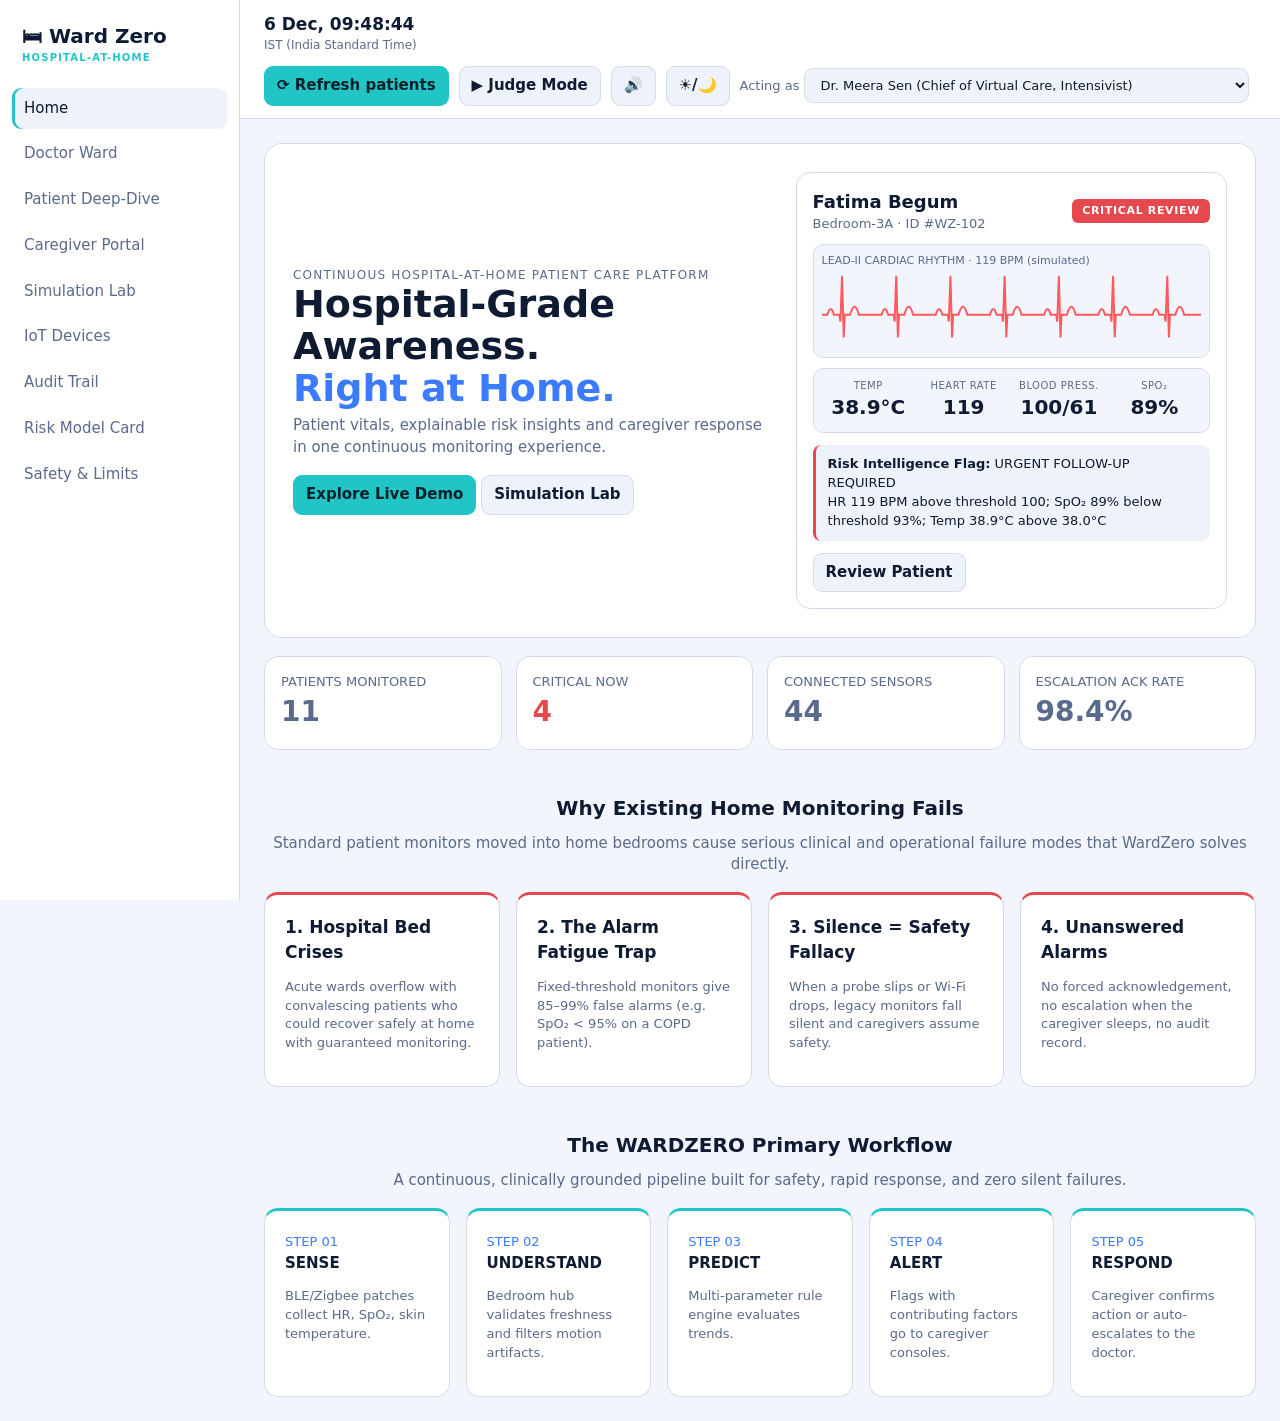
==== web/ward-zero.html @ 88aaa9a9 "Ward Zero: home monitoring prototype" ====
<!DOCTYPE html>
<html lang="en"><head><meta charset="utf-8">
<meta name="viewport" content="width=device-width, initial-scale=1, viewport-fit=cover">
<title>Ward Zero – Hospital-at-Home</title>
<style>
:root{--bg:#0a1020;--panel:#111a30;--panel2:#16213d;--line:#243252;--tx:#e8eefc;--mut:#8fa0c4;--acc:#22c5c5;--ok:#2fbf71;--warn:#e6a817;--hi:#f07a2a;--crit:#e5484d;color-scheme:dark;box-sizing:border-box;padding-top:env(safe-area-inset-top,0px);padding-bottom:env(safe-area-inset-bottom,0px)}
@media (prefers-color-scheme:light){:root:not([data-theme="dark"]){--bg:#f2f5fb;--panel:#fff;--panel2:#eef2fa;--line:#d5dcec;--tx:#0f1a33;--mut:#5a6a8c;color-scheme:light}}
:root[data-theme="light"]{--bg:#f2f5fb;--panel:#fff;--panel2:#eef2fa;--line:#d5dcec;--tx:#0f1a33;--mut:#5a6a8c;color-scheme:light}
*{box-sizing:border-box}html,body{margin:0}body{background:var(--bg);color:var(--tx);font:15px/1.45 system-ui,-apple-system,"Segoe UI",Roboto,sans-serif}
.app{display:grid;grid-template-columns:240px 1fr;min-height:100vh}
aside{background:var(--panel);border-right:1px solid var(--line);padding:18px 12px;position:sticky;top:0;height:100vh;overflow:auto}
.logo{font-size:20px;font-weight:700;padding:4px 10px 4px}.logo small{display:block;font-size:10px;letter-spacing:.12em;color:var(--acc)}
nav{display:flex;flex-direction:column;gap:4px;margin-top:18px}
nav button{all:unset;cursor:pointer;padding:10px 12px;border-radius:9px;color:var(--mut);font-weight:500}
nav button:hover{background:var(--panel2);color:var(--tx)}nav button.on{background:var(--panel2);color:var(--tx);box-shadow:inset 3px 0 var(--acc)}
main{min-width:0}
.top{display:flex;flex-wrap:wrap;gap:12px;align-items:center;justify-content:space-between;padding:12px 24px;border-bottom:1px solid var(--line);background:var(--panel)}
.clock{font-weight:700;font-size:17px}.clock small{display:block;color:var(--mut);font-weight:400;font-size:12px}
.ctl{display:flex;gap:10px;align-items:center;flex-wrap:wrap}
select,input,.btn{background:var(--panel2);color:var(--tx);border:1px solid var(--line);border-radius:9px;padding:8px 12px;font:inherit}
.btn{cursor:pointer;font-weight:600}.btn:hover{border-color:var(--acc)}.btn.p{background:var(--acc);color:#04202a;border-color:var(--acc)}
.tour{display:none;align-items:center;gap:14px;padding:10px 24px;background:linear-gradient(90deg,#0f3d44,#17304f);border-bottom:1px solid var(--line)}
.tour.on{display:flex}.dots{display:flex;gap:5px}.dots i{width:22px;height:5px;border-radius:3px;background:#ffffff33}.dots i.d{background:var(--acc)}
.alert{display:none;padding:12px 24px;background:#4a1519;border-bottom:2px solid var(--crit);align-items:center;justify-content:space-between;gap:12px}.alert.on{display:flex}
.pg{padding:24px;max-width:1250px}
h1{font-size:26px;margin:0 0 6px}h2{font-size:20px;margin:26px 0 10px}p.s{color:var(--mut);margin:0 0 16px}
.grid{display:grid;gap:16px;grid-template-columns:repeat(auto-fill,minmax(330px,1fr))}
.card{background:var(--panel);border:1px solid var(--line);border-radius:14px;padding:16px}
.badge{font-size:11px;font-weight:800;letter-spacing:.06em;padding:4px 10px;border-radius:6px;color:#fff}
.STABLE{background:var(--ok)}.MODERATE{background:var(--warn)}.HIGH{background:var(--hi)}.CRITICAL{background:var(--crit)}
.chips{display:flex;gap:8px;flex-wrap:wrap;margin:10px 0 18px}.chip{cursor:pointer;border-radius:20px}.chip.on{border-color:var(--acc);color:var(--acc)}
.vit{display:grid;grid-template-columns:repeat(4,1fr);gap:6px;text-align:center;border:1px solid var(--line);border-radius:10px;padding:10px;margin:10px 0;background:var(--bg)}
.vit span{display:block;font-size:10px;color:var(--mut);letter-spacing:.05em}.vit b{font-size:20px}
.row{display:flex;justify-content:space-between;align-items:center;gap:8px}.mut{color:var(--mut);font-size:13px}
.hero{display:grid;grid-template-columns:1.1fr 1fr;gap:28px;align-items:center;background:var(--panel);border:1px solid var(--line);border-radius:18px;padding:28px}
.hero h1{font-size:38px;line-height:1.1}.hero h1 em{color:#3b7bff;font-style:normal;display:block}
.ecg{background:var(--bg);border:1px solid var(--line);border-radius:10px;padding:8px}
.flag{border-left:3px solid var(--crit);background:var(--panel2);padding:10px 12px;border-radius:8px;font-size:13px;margin:12px 0}
.stats{display:grid;grid-template-columns:repeat(auto-fit,minmax(170px,1fr));gap:14px;margin-top:18px}.stats b{font-size:28px;display:block}
table{width:100%;border-collapse:collapse}td,th{padding:9px 8px;border-bottom:1px solid var(--line);text-align:left;font-size:14px}
.ecgw{overflow:hidden}.ecgw svg{width:200%;display:block;animation:sw linear infinite}@keyframes sw{to{transform:translateX(-50%)}}.g4{display:grid;gap:14px;grid-template-columns:repeat(auto-fit,minmax(200px,1fr))}.big{font-size:34px;font-weight:700}.ph{border:6px solid var(--line);border-radius:36px;min-height:340px;padding:14px;background:var(--bg)}.k{background:var(--panel2);border-radius:10px;padding:10px}.k b{font-size:24px;display:block}.ow{overflow-x:auto}.g4f{display:grid;gap:16px;grid-template-columns:repeat(4,1fr)}.g5f{display:grid;gap:16px;grid-template-columns:repeat(5,1fr)}.g4f .card,.g5f .card{height:100%;padding:20px}.g4f .card{border-top:3px solid var(--crit)}.g5f .card{border-top:3px solid var(--acc)}.g4f .card b{font-size:17px}@media(max-width:1100px){.g4f,.g5f{grid-template-columns:repeat(2,1fr)}}@media(max-width:560px){.g4f,.g5f{grid-template-columns:1fr}}.ac{background:var(--panel);border:1px solid var(--line);border-left:4px solid var(--warn);border-radius:12px;padding:12px;margin-top:10px;font-size:14px}.ac ul{padding-left:18px;margin:6px 0}.pb{height:5px;background:var(--line);border-radius:3px}.pb i{display:block;height:100%;background:var(--warn);border-radius:3px}.INFO{background:#2ab4f0;color:#04202a}.chp{display:inline-block;font-size:12px;background:var(--panel2);border-radius:6px;padding:3px 8px;margin:2px 4px 2px 0}.chg{background:#1d4d35;color:#7be0a8}.chr{background:#4a1a1d;color:#ff9a9d}button:disabled{opacity:.5;cursor:default}.ac{word-break:break-word}@media(max-width:860px){.grid[style*='330px']{grid-template-columns:1fr!important}.ph{min-height:0}}
@media(max-width:860px){.app{grid-template-columns:1fr}aside{position:static;height:auto}nav{flex-direction:row;flex-wrap:wrap}.hero{grid-template-columns:1fr}.pg{padding:14px}}
</style></head><body>
<div class="app">
<aside><div class="logo">🛏 Ward Zero<small>HOSPITAL-AT-HOME</small></div><nav id="nav"></nav></aside>
<main>
<div class="top">
 <div class="clock" id="clk">—<small>IST (India Standard Time)</small></div>
 <div class="ctl">
  <button class="btn p" id="ref">⟳ Refresh patients</button>
  <button class="btn" id="judge">▶ Judge Mode</button>
  <button class="btn" id="snd" title="Alert sound">🔊</button>
  <button class="btn" id="thm" title="Switch light / dark">☀/🌙</button>
  <label class="mut">Acting as <select id="doc"></select></label>
 </div>
</div>
<div class="tour" id="tour"><div class="dots" id="dots"></div><span id="stp"></span><button class="btn" id="stop" style="margin-left:auto">Stop Tour</button></div>
<div class="alert" id="alert"><span id="altx"></span><button class="btn" id="ack">Acknowledge</button></div>
<div class="pg" id="pg"></div>
</main></div>
<script>
const TABS=['Home','Doctor Ward','Patient Deep-Dive','Caregiver Portal','Simulation Lab','Audit Trail','Risk Model Card','Safety & Limits'];
const DOCS=['Dr. Meera Sen (Chief of Virtual Care, Intensivist)','Dr. Arjun Rao (Cardiologist)','Dr. Nisha Patel (Pulmonologist)'];
const NAMES=['Lakshmi','Rajesh Kumar','Fatima Begum','Anand Mohan','Elena Rostova','Suresh Babu','Meena Iyer','Karthik Raja','Zainab Khan','Vikram Singh','Divya Nair','Gopal Das','Sunita Devi','Imran Sheikh','Revathi S','Joseph Mathew','Pooja Verma','Harish Menon','Ayesha Siddiqui','Balaji R','Nandini Rao','Tariq Ahmed','Geeta Pillai','Mohan Lal'];
const DX=['Post-CABG cardiac recovery','Severe COPD with home oxygen','Pneumonia recovery','Heart failure (NYHA II)','Post-sepsis monitoring','Diabetic foot infection','Post-hip replacement','Acute bronchitis','Atrial fibrillation','Post-stroke rehab'];
const CG=['Priya (daughter)','Arun (son)','Kavita (spouse)','Sanjay (brother)','Rohan (son)','Anita (wife)','Deepa (daughter)'];
const R=(a,b)=>Math.floor(a+Math.random()*(b-a+1)),P=a=>a[R(0,a.length-1)];
let pts=[],log=[],tab=0,sel=null,flt='All',q='',tourT=null,acked={};
function score(p){let s=0;const o=p.spo2,h=p.hr,t=p.temp,b=p.sys;
 s+=o>=96?0:o>=94?1:o>=92?2:3; s+=h<=40?3:h<=50?1:h<=90?0:h<=110?1:h<=130?2:3;
 s+=t<=35?3:t<=36?1:t<=38?0:t<=39?1:2; s+=b<=90?3:b<=100?2:b<=110?1:b<=219?0:3;return s}
function stat(s){return s>=7?'CRITICAL':s>=5?'HIGH':s>=3?'MODERATE':'STABLE'}
function why(p){const w=[];if(p.hr>100)w.push(`HR ${p.hr} BPM above threshold 100`);if(p.spo2<93)w.push(`SpO₂ ${p.spo2}% below threshold 93%`);if(p.temp>38)w.push(`Temp ${p.temp}°C above 38.0°C`);if(p.sys<100)w.push(`SBP ${p.sys} below 100`);return w.length?w.join('; '):'All parameters within illustrative limits'}
function mk(i,sev){const s=sev??Math.pow(Math.random(),1.8);const p={id:'WZ-'+(101+i),name:NAMES[i%NAMES.length],age:R(34,86),sex:Math.random()<.5?'Male':'Female',bed:'Bedroom-'+R(1,6)+P(['A','B']),dx:P(DX),doc:P(DOCS).split(' (')[0],cg1:P(CG),cg2:P(CG),
 hr:Math.round(72+s*58+R(-4,4)),spo2:Math.round(98-s*9-R(0,1)),temp:+(36.6+s*2.3+Math.random()*.3).toFixed(1),sys:Math.round(128-s*38+R(-4,4))};p.dia=Math.round(p.sys*.63+R(-3,3));p.hist=Array.from({length:14},()=>p.hr+R(-6,6));fin(p);return p}
function fin(p){p.news=score(p);p.status=stat(p.news);p.risk=Math.min(97,Math.round(p.news*p.news*1.4+R(0,3)))}
function gen(){const n=R(6,16),names=[...NAMES].sort(()=>Math.random()-.5);pts=Array.from({length:n},(_,i)=>{const p=mk(i);p.name=names[i];return p});
 if(Math.random()<.7){const k=R(1,Math.min(3,n));for(let i=0;i<k;i++){const p=pts[R(0,n-1)];Object.assign(p,{hr:R(112,128),spo2:R(88,91),temp:+(38.2+Math.random()*.8).toFixed(1),sys:R(92,104)});p.dia=R(58,70);fin(p)}}
 pts.sort((a,b)=>b.news-a.news);addLog(`Roster refreshed: ${n} patients generated`);}
function sha256(str){const b=new TextEncoder().encode(str),l=b.length,n=((l+9+63)>>6)<<6,m=new Uint8Array(n);m.set(b);m[l]=128;const dv=new DataView(m.buffer);dv.setUint32(n-8,Math.floor(l*8/4294967296));dv.setUint32(n-4,(l*8)>>>0);const K=[],H=[];let c=0;for(let p=2;c<64;p++){let pr=1;for(let d=2;d*d<=p;d++)if(p%d==0){pr=0;break}if(pr){K[c]=Math.floor((Math.cbrt(p)%1)*4294967296);if(c<8)H[c]=Math.floor((Math.sqrt(p)%1)*4294967296);c++}}const W=new Uint32Array(64),rr=(x,k)=>(x>>>k)|(x<<(32-k));for(let o=0;o<n;o+=64){for(let i=0;i<16;i++)W[i]=dv.getUint32(o+i*4);for(let i=16;i<64;i++){const a=W[i-15],d=W[i-2];W[i]=(W[i-16]+(rr(a,7)^rr(a,18)^(a>>>3))+W[i-7]+(rr(d,17)^rr(d,19)^(d>>>10)))>>>0}let[a,b2,c2,d2,e,f,g,h]=H;for(let i=0;i<64;i++){const t1=(h+(rr(e,6)^rr(e,11)^rr(e,25))+((e&f)^(~e&g))+K[i]+W[i])>>>0,t2=((rr(a,2)^rr(a,13)^rr(a,22))+((a&b2)^(a&c2)^(b2&c2)))>>>0;h=g;g=f;f=e;e=(d2+t1)>>>0;d2=c2;c2=b2;b2=a;a=(t1+t2)>>>0}[a,b2,c2,d2,e,f,g,h].forEach((v,i)=>H[i]=(H[i]+v)>>>0)}return H.map(v=>v.toString(16).padStart(8,'0')).join('')}
var GEN='0'.repeat(64);function hh(s){return sha256(s)}function hc(prev,t,p,a,x,m){return hh([prev,t,p,a,x,m].join('|'))}
let ctx=null,snd=true,sirenT=null;
document.addEventListener('click',()=>{try{ctx=ctx||new(window.AudioContext||window.webkitAudioContext)();ctx.resume()}catch(e){}});
function beep(f){if(!ctx||!snd)return;const o=ctx.createOscillator(),g=ctx.createGain();o.type='square';o.frequency.value=f;g.gain.value=.08;o.connect(g);g.connect(ctx.destination);o.start();o.stop(ctx.currentTime+.3)}
function siren(on){clearInterval(sirenT);sirenT=null;if(on){let k=0;beep(880);sirenT=setInterval(()=>beep(k++%2?880:660),400)}}
function theme(){const r=document.documentElement,l=r.dataset.theme?r.dataset.theme=='light':matchMedia('(prefers-color-scheme: light)').matches;r.dataset.theme=l?'dark':'light'}
function now(){return new Date().toLocaleString('en-GB',{timeZone:'Asia/Kolkata',day:'numeric',month:'short',hour:'2-digit',minute:'2-digit',second:'2-digit',hour12:false})+' IST'}
function ecg(){let d='M0 40',x=0;while(x<520){d+=` L${x+14} 40 L${x+20} 34 L${x+26} 40 L${x+40} 40 L${x+44} 46 L${x+50} 6 L${x+56} 60 L${x+60} 40 L${x+80} 40 L${x+90} 30 L${x+100} 40`;x+=110}return `<svg viewBox="0 0 520 70" width="100%" height="80"><path d="${d}" fill="none" stroke="#2fd6a0" stroke-width="2"/></svg>`}
function spark(a){const m=Math.min(...a),M=Math.max(...a),pt=a.map((v,i)=>`${i*40},${70-(v-m)/(M-m||1)*60}`).join(' ');return `<svg viewBox="0 0 520 80" width="100%" height="90"><polyline points="${pt}" fill="none" stroke="#22c5c5" stroke-width="2.5"/></svg>`}
function vit(p){return `<div class="vit"><div><span>TEMP</span><b>${p.temp}°C</b></div><div><span>HEART RATE</span><b>${p.hr}</b></div><div><span>BLOOD PRESS.</span><b>${p.sys}/${p.dia}</b></div><div><span>SPO₂</span><b>${p.spo2}%</b></div></div>`}
function card(p){return `<div class="card"><div class="row"><b style="font-size:19px">${p.name}</b><span class="badge ${p.status}">${p.status}</span></div><div class="mut">${p.id} · ${p.age} y · ${p.sex} · ${p.bed}</div><div style="margin-top:6px"><b>Diagnosis:</b> ${p.dx}</div><div class="mut">Doctor: <b>${p.doc}</b> · Primary CG: <b>${p.cg1}</b> · Secondary: <b>${p.cg2}</b></div>${vit(p)}<div class="row"><span>NEWS2: <b>${p.news}</b> · 24–48h Risk: <b>${p.risk}%</b></span><button class="btn p" onclick="go(${pts.indexOf(p)})">View Deep-Dive →</button></div></div>`}
function go(i){sel=i;tab=2;render()}
const V={
0(){const f=[...pts].sort((a,b)=>b.news-a.news)[0],c=pts.filter(p=>p.status=='CRITICAL').length;return `<div class="hero"><div><div class="mut" style="letter-spacing:.1em;font-size:12px">CONTINUOUS HOSPITAL-AT-HOME PATIENT CARE PLATFORM</div><h1>Hospital-Grade Awareness.<em>Right at Home.</em></h1><p class="s">Patient vitals, explainable risk insights and caregiver response in one continuous monitoring experience.</p><button class="btn p" onclick="tab=1;render()">Explore Live Demo</button> <button class="btn" onclick="tab=4;render()">Simulation Lab</button></div>
<div class="card"><div class="row"><div><b style="font-size:18px">${f.name}</b><div class="mut">${f.bed} · ID #${f.id}</div></div><span class="badge ${f.status}">${f.status=='CRITICAL'?'CRITICAL REVIEW':f.status}</span></div><div class="ecg" style="margin-top:10px"><div class="mut" style="font-size:11px">LEAD-II CARDIAC RHYTHM · ${f.hr} BPM (simulated)</div>${ecg(f.hr,f.status)}</div>${vit(f)}<div class="flag" style="border-color:var(${f.status=='STABLE'?'--ok':'--crit'})"><b>Risk Intelligence Flag:</b> ${f.status=='CRITICAL'?'URGENT FOLLOW-UP REQUIRED':f.status}<br>${why(f)}</div><button class="btn" onclick="go(${pts.indexOf(f)})">Review Patient</button></div></div>
<div class="stats"><div class="card mut">PATIENTS MONITORED<b>${pts.length}</b></div><div class="card mut">CRITICAL NOW<b style="color:var(--crit)">${c}</b></div><div class="card mut">CONNECTED SENSORS<b>${pts.length*4}</b></div><div class="card mut">ESCALATION ACK RATE<b>98.4%</b></div></div>
<h2 style="text-align:center;margin-top:44px">Why Existing Home Monitoring Fails</h2><p class="s" style="text-align:center">Standard patient monitors moved into home bedrooms cause serious clinical and operational failure modes that WardZero solves directly.</p><div class="g4f">${[['1. Hospital Bed Crises','Acute wards overflow with convalescing patients who could recover safely at home with guaranteed monitoring.'],['2. The Alarm Fatigue Trap','Fixed-threshold monitors give 85–99% false alarms (e.g. SpO₂ &lt; 95% on a COPD patient).'],['3. Silence = Safety Fallacy','When a probe slips or Wi-Fi drops, legacy monitors fall silent and caregivers assume safety.'],['4. Unanswered Alarms','No forced acknowledgement, no escalation when the caregiver sleeps, no audit record.']].map(x=>`<div class="card"><b>${x[0]}</b><p class="mut">${x[1]}</p></div>`).join('')}</div>
<h2 style="text-align:center;margin-top:44px">The WARDZERO Primary Workflow</h2><p class="s" style="text-align:center">A continuous, clinically grounded pipeline built for safety, rapid response, and zero silent failures.</p><div class="g5f">${[['SENSE','BLE/Zigbee patches collect HR, SpO₂, skin temperature.'],['UNDERSTAND','Bedroom hub validates freshness and filters motion artifacts.'],['PREDICT','Multi-parameter rule engine evaluates trends.'],['ALERT','Flags with contributing factors go to caregiver consoles.'],['RESPOND','Caregiver confirms action or auto-escalates to the doctor.']].map((x,i)=>`<div class="card"><span class="mut" style="color:#3b7bff">STEP 0${i+1}</span><br><b>${x[0]}</b><p class="mut">${x[1]}</p></div>`).join('')}</div>`},
1(){const cnt=s=>pts.filter(p=>p.status==s).length,L=[...pts].sort((a,b)=>b.news-a.news).filter(p=>(flt=='All'||p.status==String(flt||'').toUpperCase())&&(p.name+p.bed+p.dx).toLowerCase().includes(q));
 return `<h1>Doctor Ward Overview</h1><p class="s">Multi-patient hospital-at-home roster, sorted by clinical urgency (Critical first).</p><div class="chips"><input id="q" placeholder="Search patient, room, diagnosis…" value="${q}">${['All','Critical','High','Moderate','Stable'].map(f=>`<button class="btn chip ${flt==f?'on':''}" onclick="flt='${f}';render()">${f} (${f=='All'?pts.length:cnt(f=='High'?'HIGH':String(f||'').toUpperCase())})</button>`).join('')}</div><div class="grid">${L.map(card).join('')||'<p class="mut">No matches.</p>'}</div>`},
2(){const p=pts[sel??0]||pts[0];return `<h1>Patient Deep-Dive</h1><p class="s"><select onchange="sel=+this.value;render()">${pts.map((x,i)=>`<option value="${i}" ${x==p?'selected':''}>${x.name} (${x.id})</option>`).join('')}</select></p>${card(p)}<div class="card" style="margin-top:16px"><b>Heart-rate trend (last 14 readings)</b>${spark(p.hist)}</div><div class="flag"><b>Contributing factors:</b> ${why(p)}</div>`},
3(){const L=pts.filter(p=>p.status=='CRITICAL'||p.status=='HIGH');return `<h1>Caregiver Portal</h1><p class="s">Each patient has two caregivers. Acknowledge alerts to stop auto-escalation.</p><div class="grid">${L.map(p=>`<div class="card"><b>${p.name}</b> <span class="badge ${p.status}">${p.status}</span><p class="mut">Primary: ${p.cg1}<br>Secondary: ${p.cg2}</p><p>${why(p)}</p><button class="btn p" ${acked[p.id]?'disabled':''} onclick="ackP('${p.id}')">${acked[p.id]?'Acknowledged ✓':'Acknowledge'}</button></div>`).join('')||'<p class="mut">No active alerts.</p>'}</div>`},
4(){return `<h1>Simulation Lab</h1><p class="s">Inject synthetic anomalies and watch the rules respond.</p><button class="btn p" onclick="anom()">⚠ Simulate anomaly</button> <button class="btn" onclick="drift()">Simulate new reading</button>`},
5(){return `<h1>Audit Trail</h1><p class="s">Tamper-evident record of events.</p><div class="card"><table>${log.map(l=>`<tr><td class="mut">${l.t}</td><td>${l.m}</td></tr>`).join('')}</table></div>`},
6(){return `<h1>Risk Model Card</h1><div class="card"><p>Inputs: HR, SpO₂, temperature, systolic BP. Output: NEWS2-style score and bands (Stable 0–2, Moderate 3–4, High 5–6, Critical 7+). Rules are explainable and each flag lists its contributing factors.</p><p class="mut">Thresholds are illustrative; data is synthetic.</p></div>`},
7(){return `<h1>Safety &amp; Limits</h1><div class="card"><p>Synthetic data only. Not a medical device. A deterministic safety floor overrides any ML output, and unacknowledged alerts auto-escalate to the attending physician.</p></div>`}};
const cg={};function C(p){return cg[p.id]=cg[p.id]||{st:'Awaiting',notes:[],a:R(2,30),b:R(40,180)}}
function cgAct(id,s){const p=pts.find(x=>x.id==id);C(p).st=s;acked[id]=1;siren(0);addLog(`${p.name}: caregiver ${s.toLowerCase()}`);render()}
function cgNote(id,t){const p=pts.find(x=>x.id==id);C(p).notes.unshift(now()+' — '+t);addLog(`${p.name}: caregiver note added`);render()}
V[3]=function(){const p=pts[sel??0]||pts[0],c=C(p),id=p.id;return `<h1>Caregiver Portal</h1><p class="s">2 caregivers per patient · <select onchange="sel=+this.value;render()">${pts.map((x,i)=>`<option value="${i}" ${x==p?'selected':''}>${x.name} (${x.id})</option>`).join('')}</select></p>
<div class="grid"><div class="card"><h2 style="margin-top:0">Caregiver response</h2><div class="row"><b>${p.name}</b><span class="badge ${p.status}">${p.status}</span></div><p class="mut">${why(p)}</p><p>Status: <b>${c.st}</b></p><button class="btn p" onclick="cgAct('${id}','Acknowledged')">Acknowledge</button> <button class="btn" onclick="cgAct('${id}','Responding')">Responding</button> <button class="btn" onclick="cgAct('${id}','Resolved')">Resolve</button></div>
<div class="card"><h2 style="margin-top:0">Attendance &amp; activity</h2><p>📱 <b>${p.cg1}</b> — primary · checked in ${c.a} min ago</p><p>📱 <b>${p.cg2}</b> — secondary · checked in ${c.b} min ago</p><p class="mut">Check-ins and every acknowledge/respond/resolve are logged with timestamps in the audit trail.</p></div>
<div class="card"><h2 style="margin-top:0">Alarm-fatigue ledger</h2><p class="mut">Why the siren stays quiet</p><p>• SpO₂ dip for 4 s — motion artifact, suppressed</p><p>• HR spike below sustained-trend rule — suppressed</p><p>• Loose probe — sensor-fault notice, not an alarm</p></div>
<div class="card"><h2 style="margin-top:0">Context: caregiver notes</h2><button class="btn" onclick="cgNote('${id}','dizzy + not eating')">Add note: dizzy + not eating</button> <button class="btn" onclick="cgNote('${id}','தலைச்சுற்றல் + சாப்பிடவில்லை')">தமிழ்</button> <button class="btn" onclick="cgNote('${id}','चक्कर + खा नहीं रहे')">हिन्दी</button>${c.notes.map(n=>`<p class="mut">${n}</p>`).join('')}</div></div>`};
V[5]=function(){return `<h1>Audit Trail</h1><p class="s">Hash-chained audit log (every alert and every action) <button class="btn" onclick="verify()">Verify chain</button> <b id="vr"></b></p><div class="card" style="overflow-x:auto"><table>${log.map(l=>`<tr><td class="mut">${l.t}</td><td>${l.m}</td><td class="mut" style="font-family:monospace" title="${l.h}">${l.h.slice(0,16)}…</td></tr>`).join('')}</table></div>`};
function verify(){let ok=true,bad=-1;for(let i=log.length-1;i>=0;i--){const l=log[i],pv=log[i+1]?log[i+1].h:GEN;if(l.prev!=pv||hc(l.prev,l.t,l.p,l.a,l.x,l.m)!=l.h){ok=false;bad=log.length-i;break}}document.getElementById('vr').textContent=ok?'✓ Chain intact ('+log.length+' entries, SHA-256)':'✗ Chain broken at entry #'+bad}
const COL={t:'#f0932b',h:'#ec5fa8',s:'#4b8bf5',o:'#2fd6a0'},NC=['dizzy + not eating','தமிழ் (breathless)','हिन्दी (fever)'];
let alerts=[],notes={},att={},led={raw:89,q:0,p:0,d:0},spd=4,simT=new Date(),csv='';
const dn=()=>document.getElementById('doc').value.split(' (')[0];
const ms=a=>{const m=a.reduce((x,y)=>x+y,0)/a.length;return m.toFixed(2)+' (±'+Math.sqrt(a.reduce((x,y)=>x+(y-m)**2,0)/a.length).toFixed(2)+')'};
function addLog(m,p,a,x){const t=now(),prev=log[0]?log[0].h:GEN;p=p||'—';a=a||'system';x=x||'event';log.unshift({t,m,prev,h:hc(prev,t,p,a,x,m),p,a,x})}
function H(p){if(!p.H){const r=(v,n)=>Array.from({length:40},()=>v+(Math.random()-.5)*n);p.H={t:r(p.temp,.3),h:r(p.hr,8),s:r(p.sys,6),o:r(p.spo2,1.2),n:Array.from({length:48},(_,i)=>Math.max(0,Math.round(p.news*i/47+(Math.random()-.5)*2))),r:Array.from({length:48},(_,i)=>Math.round(p.risk*i/47))}}return p.H}
function ecg(hr,st){hr=hr||70;const L=Math.round(9000/hr),k=Math.max(1,Math.round(520/L)),W=L*k;const one=o=>{let s='';for(let i=0;i<k;i++){const x=o+i*L,f=v=>(x+v*L).toFixed(1);s+=` L${f(.1)} 40 Q${f(.16)} 30 ${f(.22)} 40 L${f(.32)} 40 L${f(.34)} 46 L${f(.37)} 6 L${f(.4)} 60 L${f(.42)} 40 L${f(.52)} 40 Q${f(.6)} 26 ${f(.68)} 40 L${f(1)} 40`}return s};return `<div class='ecgw'><svg viewBox='0 0 ${2*W} 70' preserveAspectRatio='none' height='80' style='animation-duration:${(k*60/hr).toFixed(2)}s'><path d='M0 40${one(0)}${one(W)}' fill='none' stroke='${st=='CRITICAL'?'#ff5a5f':'#2fd6a0'}' stroke-width='2' vector-effect='non-scaling-stroke'/></svg></div>`}
function sp(a,c){const m=Math.min(...a),M=Math.max(...a);return `<svg viewBox='0 0 300 60' width='100%' height='60' style='background:#22c5c514;border-radius:6px'><polyline points='${a.map((v,i)=>`${i*300/(a.length-1)},${55-(v-m)/(M-m||1)*50}`).join(' ')}' fill='none' stroke='${c}' stroke-width='2'/></svg>`}
function gauge(r){const a=Math.PI*(1-Math.min(r,100)/100),x=100+68*Math.cos(a),y=100-68*Math.sin(a);return `<svg viewBox='0 0 200 115' width='210'><path d='M20 100A80 80 0 0 1 60 30.7' stroke='#2fbf71' stroke-width='14' fill='none'/><path d='M60 30.7A80 80 0 0 1 140 30.7' stroke='#e6a817' stroke-width='14' fill='none'/><path d='M140 30.7A80 80 0 0 1 180 100' stroke='#e5484d' stroke-width='14' fill='none'/><line x1='100' y1='100' x2='${x}' y2='${y}' stroke='currentColor' stroke-width='4'/><circle cx='100' cy='100' r='7' fill='currentColor'/></svg>`}
function feed(i){const p=pts[i];let a=alerts.filter(x=>x.pid==p.id);if(!a.length&&p.news>=5){alerts.unshift({pid:p.id,t:now(),msg:why(p),sev:p.status,ack:0,ts:Date.now()});a=[alerts[0]]}return a.length?a.map(x=>`<p><span class='badge ${x.sev}'>${x.sev}</span> <span class='mut'>${x.t}</span><br>${x.msg}<br>${x.ack?'Acknowledged ✓':`<button class='btn p' onclick='ackA(${i})'>Acknowledge</button>`}</p>`).join(''):`<p class='mut'>No active alerts for this patient.</p>`}
function ackA(i){const p=pts[i];alerts.filter(a=>a.pid==p.id&&!a.ack).forEach(a=>{a.ack=Date.now();a.by=dn()});siren(0);alert_.classList.remove('on');addLog(p.name+': alert acknowledged',p.id,dn(),'alert_ack');render()}
function dv(i){const p=pts[i],h=H(p),c=(l,v,u,b,s,k)=>`<div class='card'><span class='mut'>${l}</span><div><span class='big'>${v}</span> <span class='mut'>${u}</span></div><div class='mut'>${b}</div>${sp(s,k)}</div>`,band=p.risk<30?'LOW':p.risk<65?'MODERATE':'HIGH',bc=p.risk<30?'ok':p.risk<65?'warn':'crit';
return `<div class='g4'>${c('TEMPERATURE',p.temp,'°C','baseline 36.7',h.t,COL.t)}${c('HEART RATE',p.hr,'bpm','baseline 74',h.h,COL.h)}${c('BLOOD PRESSURE',p.sys,'/'+p.dia+' mmHg','baseline 121',h.s,COL.s)}${c('SPO₂',p.spo2,'%','baseline 97',h.o,COL.o)}<div class='card'><span class='mut'>EARLY-WARNING SCORE</span><div><span class='big'>${p.news}</span> / 12 (illustrative)</div><p class='mut'>NEWS2-style safety floor. Any single red vital (+3) or score ≥ 7 → Critical, always overrides ML.</p></div></div><div class='grid' style='margin-top:16px'><div class='card'><span class='mut'>DETERIORATION RISK · 24–48H OUTLOOK</span><div class='row' style='justify-content:flex-start;gap:18px'>${gauge(p.risk)}<div><b>Why?</b> <span class='mut'>(top contributing features)</span><p>${why(p)}</p></div></div><b style='font-size:26px;color:var(--${bc})'>${band}</b> <span class='mut'>probability ${p.risk}%</span></div><div class='card'><span class='mut'>ALERT FEED &amp; 3-TIER CLOSED-LOOP ESCALATION</span>${feed(i)}</div></div><div class='card' style='margin-top:16px'><span class='mut'>MODEL RISK VS. EARLY-WARNING SCORE (48H HISTORY) · LINE = RISK · BARS = NEWS2</span><svg viewBox='0 0 520 90' width='100%' height='90'>${h.n.map((v,j)=>`<rect x='${j*10.8}' y='${88-v*6}' width='7' height='${v*6}' fill='#22c5c566'/>`).join('')}<polyline fill='none' stroke='#ec5fa8' stroke-width='2' points='${h.r.map((v,j)=>`${j*10.8},${88-v*.85}`).join(' ')}'/></svg></div>`}
function kp(l,v){return `<div class='k'><b>${v}</b><span class='mut'>${l}</span></div>`}
V[2]=function(){const i=sel??0,p=pts[i],A=alerts.filter(a=>a.pid==p.id),ak=A.filter(a=>a.ack),mt=ak.length?(ak.reduce((s,a)=>s+a.ack-a.ts,0)/ak.length/1000).toFixed(1)+'s':'—',h=H(p);
return `<div class='row'><label>Select Patient: <select onchange='sel=+this.value;render()'>${pts.map((x,j)=>`<option value='${j}' ${j==i?'selected':''}>${x.id}: ${x.name} (${x.bed})</option>`).join('')}</select></label><span class='mut'><b>${p.name}</b> · ${p.age} y · ${p.dx} · Room: <b>${p.bed}</b> · Doctor: <b>${p.doc}</b></span></div><div id='dv' style='margin-top:14px'>${dv(i)}</div><div class='grid' style='margin-top:16px'><div class='card'><span class='mut'>PATIENT SIMULATION REMOTE CONTROL</span><p class='mut'>INJECT PHYSIOLOGY SCENARIO</p>${['Stable','Slow Deterioration','Acute Sepsis / Event'].map((s,k)=>`<button class='btn' onclick='trig(${i},${k})'>${s}</button>`).join(' ')}<p class='mut'>SENSOR FAULTS &amp; OUTAGES</p>${['Sensor Fault (Probe Off)','Flatline (Frozen Sensor)','Network Outage','Mains Power Loss'].map((s,k)=>`<button class='btn' onclick='trig(${i},${3+k})'>${s}</button>`).join(' ')}</div><div class='card'><span class='mut'>CLINICAL NOTES &amp; MULTILINGUAL CONTEXT</span><textarea id='nt' rows='3' class='btn' style='width:100%;margin:8px 0' placeholder='Add clinical impression or caregiver symptom note… (English / தமிழ் / हिन्दी)'></textarea><button class='btn p' onclick='addN(${i},-1)'>Add Note</button> ${NC.map((s,k)=>`<button class='btn' onclick='addN(${i},${k})'>${s}</button>`).join(' ')}${(notes[p.id]||[]).map(n=>`<p class='mut'>${n}</p>`).join('')||`<p class='mut'>No clinical notes recorded yet.</p>`}</div><div class='card'><span class='mut'>LEARNED PERSONAL BASELINE &amp; METRICS</span><p>TEMP: <b>${ms(h.t)}</b></p><p>HR: <b>${ms(h.h)}</b></p><p>SBP: <b>${ms(h.s)}</b></p><p>SPO2: <b>${ms(h.o)}</b></p><span class='mut'>CAREGIVER RESPONSE KPI</span><div class='g4' style='margin-top:8px'>${kp('Alerts',A.length)}${kp('Critical',A.filter(a=>a.sev=='CRITICAL').length)}${kp('Mean time to ack',mt)}${kp('Mean time to resolve','—')}${kp('Missed escalations',A.filter(a=>!a.ack&&Date.now()-a.ts>60000).length)}${kp('Unacknowledged',A.filter(a=>!a.ack).length)}</div></div></div>`};
function addN(i,k){const p=pts[i],t=k<0?document.getElementById('nt').value.trim():NC[k];if(!t)return;(notes[p.id]=notes[p.id]||[]).unshift(now()+' — '+t);addLog(p.name+': clinical note added',p.id,dn(),'note_added');render()}
function trig(i,k){const p=pts[i];if(k>=3){p.fault=k;const m=['','','','sensor fault (probe off)','flatline (frozen sensor)','network outage — edge buffer queueing','mains power loss — battery backup'][k];altx.textContent='⚠ '+p.name+': '+m+' — no diagnosis made, caregiver notified';alert_.classList.add('on');addLog(p.name+': '+m,p.id,'simulator','fault_'+k);render();return}p.fault=0;const v=[[R(68,78),R(96,98),36.6,R(118,126)],[R(96,104),R(92,94),37.7,R(100,108)],[R(120,132),R(86,90),38.8,R(86,96)]][k];Object.assign(p,{hr:v[0],spo2:v[1],temp:+(v[2]+Math.random()*.2).toFixed(1),sys:v[3]});p.dia=Math.round(p.sys*.63);p.H=null;fin(p);addLog(p.name+': scenario '+['stable','slow deterioration','acute event'][k],p.id,'simulator','scenario_'+k);if(p.status=='CRITICAL')showAlert(p);render()}
function reset(){pts.forEach(p=>{Object.assign(p,{hr:R(68,80),spo2:R(96,98),temp:+(36.5+Math.random()*.3).toFixed(1),sys:R(118,128),fault:0,H:null});p.dia=R(74,82);fin(p)});alerts.length=0;alert_.classList.remove('on');siren(0);addLog('All patients reset to stable','—','simulator','reset');render()}
V[3]=function(){const d=dn(),un=alerts.filter(a=>!a.ack),g=pts.slice(0,3).map(p=>p.name.split(' ')[0]).join('/'),g2=pts.slice(3,6).map(p=>p.name.split(' ')[0]).join('/'),rows=[['Priya Sharma','Primary Caregiver ('+g+')'],['Arun Sharma','Secondary Caregiver ('+g+')'],['Kavita Nair','Primary Caregiver ('+g2+')'],['Sanjay Verma','Secondary Caregiver ('+g2+')'],[d,'Attending Intensivist']],ac=n=>alerts.filter(a=>a.by==n).length;
return `<h1>Caregiver Portal</h1><div class='grid' style='grid-template-columns:minmax(260px,330px) 1fr'><div class='ph'><p style='text-align:center'>📱 <b>${d}</b>’s Handset</p><button class='btn p' style='width:100%' onclick='chk()'>📍 Check In For Shift (${d})</button>${un.length?un.map(a=>`<div class='flag'><span class='badge ${a.sev}'>${a.sev}</span> ${a.msg}<br><button class='btn p' onclick='ackA(${pts.findIndex(x=>x.id==a.pid)})'>Acknowledge</button></div>`).join(''):`<p class='mut' style='text-align:center;margin-top:60px'>No active notifications for you.<br>The ward monitor is standing by.</p>`}</div><div class='card ow'><span class='mut'>CAREGIVER SHIFT ATTENDANCE &amp; ACCOUNTABILITY</span><p class='mut'>Every patient is protected by both a <b>Primary Caregiver (Level 0)</b> and a <b>Secondary Caregiver (Level 1)</b>. Unacknowledged alerts automatically escalate to the secondary caregiver and attending doctor.</p><table><tr class='mut'><th>CAREGIVER / DOCTOR</th><th>ROLE</th><th>SHIFT ATTENDANCE</th><th>ALERTS ACKNOWLEDGED</th></tr>${rows.map(r=>`<tr><td><b>${r[0]}</b></td><td>${r[1]}</td><td>${att[r[0]]?'checked in '+Math.round((Date.now()-att[r[0]])/1000)+'s ago':`not checked in <button class='btn' onclick='chk(1,${JSON.stringify(r[0]).replace(/"/g,'&quot;')})'>Check in</button>`}</td><td>${ac(r[0])}</td></tr>`).join('')}</table><h3 class='mut'>ALARM-FATIGUE LEDGER (WHY THE SIREN STAYS QUIET)</h3><h2 style='color:var(--acc)'>${led.raw} raw threshold hits → ${alerts.length} alerts raised</h2><div class='row'><span>Blocked by signal-quality gate</span><b>${led.q}</b></div><div class='row'><span>Held back by persistence rule</span><b>${led.p}</b></div><div class='row'><span>Suppressed duplicates</span><b>${led.d}</b></div></div></div>`};
function chk(o,n){const w=o?n:dn();att[w]=Date.now();addLog(w+' checked in for shift','—',w,'caregiver_checkin');render()}
V[4]=function(){const st=s=>`<button class='btn ${spd==s?'p':''}' onclick='spd=${s};render()'>${s}×${s==4?' (Default)':''}</button>`;return `<h1>Global Hospital-at-Home Simulation Matrix</h1><p class='s'>Manage simulation speed and trigger concurrent multi-patient scenarios across all ${pts.length} synthetic bedside devices.</p><div class='chips' style='align-items:center'><span class='mut'>SIMULATION SPEED:</span>${[1,2,4,8].map(st).join('')}<button class='btn p' onclick='tour()'>▶ Launch Judge Mode (Auto-Tour)</button><button class='btn' style='color:var(--crit)' onclick='reset()'>Reset All Patients</button></div><div class='card ow'><table><tr class='mut'><th>PATIENT</th><th>DIAGNOSIS</th><th>ASSIGNED TEAM</th><th>CURRENT STATUS</th><th>SIMULATED PHYSIOLOGY</th><th>FAULT INJECTION</th><th>QUICK SCENARIO TRIGGERS</th></tr>${pts.map((p,i)=>`<tr><td><b>${p.name}</b> <span class='mut'>(${p.id})</span></td><td>${p.dx}</td><td class='mut'>${p.doc}<br>${p.cg1}</td><td><span class='badge ${p.status}'>${p.status}</span></td><td style='font-family:monospace'>${simT.toISOString().slice(0,19)}</td><td><span class='badge ${p.fault?'HIGH':'STABLE'}'>${p.fault?'FAULT':'LIVE'}</span></td><td>${['Stable','Deteriorate','Acute','Probe Off'].map((s,k)=>`<button class='btn' onclick='trig(${i},${k==3?3:k})'>${s}</button>`).join(' ')}</td></tr>`).join('')}</table></div>`};
V[5]=function(){return `<h1>Audit Trail</h1><div class='card ow'><div class='row'><span class='mut'>CRYPTOGRAPHIC HASH-CHAINED AUDIT LOG</span><span><b id='vr'></b> <button class='btn' onclick='verify()'>Verify Cryptographic Chain</button> <button class='btn' onclick='expCSV()'>Export CSV</button></span></div><p class='mut'>Every vital ingestion, threshold alert, notification dispatch, caregiver check-in, alert acknowledgement, response note, and clinical resolution is appended to a hash chain; any tampering is detectable.</p>${csv?`<textarea class='btn' rows='5' style='width:100%' readonly>${csv}</textarea>`:''}<table><tr class='mut'><th>TIME</th><th>PATIENT</th><th>ACTOR</th><th>ACTION</th><th>DETAIL</th><th>CRYPTOGRAPHIC HASH</th></tr>${log.map(l=>`<tr><td>${l.t}</td><td><b>${l.p||'—'}</b></td><td>${l.a||'system'}</td><td><b>${l.x||'event'}</b></td><td class='mut'>${l.m}</td><td class='mut' style='font-family:monospace' title='${l.h}'>${l.h.slice(0,16)}…</td></tr>`).join('')}</table></div>`};
function expCSV(){const q=v=>'"'+String(v==null?'':v).replace(/"/g,'""')+'"',rows=[['Time','Patient','Actor','Action','Detail','Hash']].concat(log.slice().reverse().map(l=>[l.t,l.p,l.a,l.x,l.m,l.h])),t='\ufeff'+rows.map(r=>r.map(q).join(',')).join('\r\n'),b=new Blob([t],{type:'text/csv;charset=utf-8'}),u=URL.createObjectURL(b),a=document.createElement('a');a.href=u;a.download='wardzero-audit-trail.csv';document.body.appendChild(a);a.click();a.remove();setTimeout(()=>URL.revokeObjectURL(u),1000);addLog('Audit trail exported as CSV','—',dn(),'audit_export')}
const WT=[['spo2_delta6',-3.15],['sbp_delta6',-2.83],['hr_delta6',2.73],['temp_frac12',-2.02],['temp_delta6',1.55],['hr_frac12',-.79],['hr_slope6',.64],['temp_std6',-.61],['spo2_slope6',-.59],['sbp_slope6',-.48],['temp_slope6',.44],['news2_max6',-.43],['spo2_std6',.4],['spo2_frac12',-.3],['hr_std6',-.28],['news2_now',.21],['sbp_frac12',-.16],['sbp_std6',-.01]];
V[6]=function(){return `<h1>Risk Model Card</h1><p class='mut'>StandardScaler + LogisticRegression (interpretable; contributions are exact). 256 synthetic episodes; evaluated on 64 held-out synthetic episodes.</p><div class='g4'>${kp('AUROC (Held-Out Synthetic)','0.984')}${kp('Episodes With Early Warning','30/30')}${kp('Median Lead Time (Hours)','32.9')}${kp('False Alarm Rate','9/34')}</div><p class='mut'>Persistence rule: 6 consecutive readings at Medium or above. Illustrative risk bands: Medium ≥ 0.3, High ≥ 0.65.</p><h3 class='mut'>STANDARDIZED FEATURE WEIGHTS</h3>${WT.map(w=>`<div class='row' style='font-family:monospace;font-size:13px' title='${w[0]}: ${w[1]}'><span style='width:130px'>${w[0]}</span><div style='flex:1;background:var(--panel2);border-radius:4px'><div class='bar' style='height:8px;border-radius:4px;width:${Math.abs(w[1])/3.15*100}%;min-width:2px;background:${w[1]<0?'#ec5fa8':'#22c5c5'}'></div></div><b style='width:50px;text-align:right'>${w[1]}</b></div>`).join('')}<h3 class='mut'>TRANSPARENT MODEL LIMITATIONS</h3><ul><li>Labels come from our own simulator: metrics show the pipeline works, NOT clinical accuracy.</li><li>Synthetic data only; thresholds are illustrative.</li><li>The deterministic NEWS2-style safety floor always overrides the ML score.</li></ul>`};
setInterval(()=>{if(!pts.length)return;pts.forEach(p=>{const h=H(p);if(p.fault==4)return;h.t.push(p.temp+(Math.random()-.5)*.3);h.h.push(p.hr+R(-5,5));h.s.push(p.sys+R(-4,4));h.o.push(Math.min(100,p.spo2+(Math.random()-.5)*1.2));['t','h','s','o'].forEach(k=>h[k].shift())});simT=new Date(simT.getTime()+900000*spd);led.raw+=R(0,2);led.q+=R(0,1);led.p+=R(0,1);if(tab==2&&!pd){const e=document.getElementById('dv');if(e){const f=document.getElementById('fd'),st=f?f.scrollTop:0;e.innerHTML=dv(sel??0);const g=document.getElementById('fd');if(g)g.scrollTop=st}}if(tab==4&&!pd)render()},1500);
document.body.insertAdjacentHTML('beforeend',`<div id='ov' style='display:none'></div>`);
let ovk='';
function rb(p){return p.hr>=131?`Heart rate ${p.hr} bpm — red band (≤40 or ≥131 bpm; illustrative)`:p.spo2<=91?`SpO₂ ${p.spo2}% — red band (≤91%; illustrative)`:p.sys<=90?`Systolic BP ${p.sys} mmHg — red band (≤90 or ≥220 mmHg; illustrative)`:p.temp<=35?`Temperature ${p.temp}°C — red band (≤35.0°C; illustrative)`:why(p)}
function showAlert(p){const m=rb(p);addLog('ALERT: '+p.name+' critical — '+m,p.id,'rule_engine','critical_alert');if(!alerts.some(a=>a.pid==p.id&&!a.ack&&a.sev=='CRITICAL'))alerts.unshift({pid:p.id,t:now(),msg:m,sev:'CRITICAL',ack:0,ts:Date.now(),esc:Date.now()+45000});alerts.forEach(a=>{if(a.pid==p.id&&!a.ack&&a.sev=='CRITICAL')a.pop=1});siren(1);ovk='';ov()}
function muteS(){siren(0)}
function ov(){const e=document.getElementById('ov'),a=alerts.find(x=>!x.ack&&x.sev=='CRITICAL'&&x.pop);if(!a){ovk='';e.style.display='none';return}const k=a.ts+'|'+(a.e2||0);if(k==ovk)return;ovk=k;const i=pts.findIndex(x=>x.id==a.pid),p=pts[i],s=Math.max(0,Math.ceil(((a.esc||a.ts+30000)-Date.now())/1000)),f=p.cg1.split(' ')[0],g=p.cg2.split(' ')[0];e.style.cssText='position:fixed;inset:0;z-index:99;display:flex;align-items:center;justify-content:center;background:radial-gradient(circle,#7a1515cc,#2a0606f0);padding:16px;overflow:auto';e.innerHTML=`<div style='background:#100f1a;color:#fff;border:2px solid #fff;border-radius:26px;padding:30px;max-width:780px;text-align:center'><div style='font-size:56px'>🚨</div><h1 style='font-size:clamp(28px,6vw,54px);margin:6px 0 14px'>CRITICAL PATIENT ALERT</h1><span style='background:#fff;color:#8b1a1a;font-weight:700;border-radius:20px;padding:6px 14px'>${p.name} (${p.id} — ${p.bed})</span><p style='font-size:20px;font-weight:600'>${a.msg}</p><p style='color:#f5c2c2'>Notified: ${f} — ${a.e2?`escalated to ${g} and ${p.doc}`:`auto-escalates to ${g} in <span class='cd' data-e='${a.esc||a.ts+30000}'>${s}</span>s`}</p><button class='btn' style='background:#fff;color:#8b1a1a;font-size:17px;padding:14px 22px' onclick='ackA(${i})'>ACKNOWLEDGE as ${dn()}</button> <button class='btn' style='background:#1f2d52;color:#fff' onclick='muteS()'>Mute Siren 🔇</button></div>`}
function ackA(i){const p=pts[i];alerts.filter(a=>a.pid==p.id&&!a.ack).forEach(a=>{a.ack=Date.now();a.by=dn()});siren(0);alert_.classList.remove('on');addLog(p.name+': alert acknowledged',p.id,dn(),'alert_ack');render();ov()}
function respA(k){const a=alerts[k];if(!a)return;a.resp=1;const p=pts.find(x=>x.id==a.pid);siren(0);addLog(p.name+': caregiver responding',p.id,dn(),'responding');render()}
function resA(k){const a=alerts[k];if(!a)return;a.ack=a.ack||Date.now();a.by=a.by||dn();a.res=1;const p=pts.find(x=>x.id==a.pid);siren(0);addLog(p.name+': alert resolved',p.id,dn(),'alert_resolved');render();ov()}
const V3o=V[3];
V[3]=function(){const h=V3o(),s=h.indexOf(`<div class='ph'>`),e=h.indexOf(`<div class='card ow'>`),d=dn(),n=Date.now();const cards=alerts.length?alerts.map((a,k)=>{const p=pts.find(x=>x.id==a.pid)||pts[0],c=a.sev=='CRITICAL',f=p.cg1.split(' ')[0],g=p.cg2.split(' ')[0],esc=a.esc||(a.esc=a.ts+30000),sc=Math.max(0,Math.ceil((esc-n)/1000)),nt=(notes[p.id]||[]).slice(0,2).map(x=>`<li>Caregiver note: ${x.split(' — ')[1]}</li>`).join('');return `<div class='ac' style='border-left-color:var(--${c?'crit':'warn'});${a.res?'opacity:.55':''}'><span class='badge ${c?'CRITICAL':'MODERATE'}'>${c?'CRITICAL':'WARNING'}</span> <b>${p.name}</b><h3 style='margin:8px 0 2px'>${c?'Critical vital sign alert':'High deterioration risk (24–48h outlook)'}</h3><div class='mut' style='text-align:right'>${a.res?'RESOLVED':a.ack?'ACKNOWLEDGED':a.resp?'RESPONDING':'NOTIFIED'}</div><div class='mut'>sim ${a.t} · seen ×${1+Math.floor((n-a.ts)/5000)}</div><ul><li>${a.msg}</li><li>Heart rate ${p.hr-74>=0?'+':''}${p.hr-74} bpm vs the patient’s own baseline (6h average)</li><li>SpO₂ ${p.spo2-97>0?'+':''}${p.spo2-97}.0 points vs the patient’s own baseline (6h average)</li>${nt}<li>Model probability ${p.risk}% — experimental, synthetic-data model</li></ul><span class='mut'>📲 notified ${f} 0s</span><p style='color:#f3d36b;margin:6px 0'>${a.ack?'✓ Acknowledged by '+a.by:a.e2?`⚠ Escalated to <b>${g}</b> and ${p.doc}`:`⏱ No acknowledgment from ${f} — escalating to <b>${g}</b> in <span class='cd' data-e='${esc}'>${sc}</span>s`}</p>${a.ack?'':`<div class='pb'><i class='cb' data-t='${a.ts}' style='width:${Math.min(100,(n-a.ts)/300)}%'></i></div>`}<div style='margin-top:8px;display:flex;gap:6px;flex-wrap:wrap'><button class='btn' onclick='ackA(${pts.indexOf(p)})'>Acknowledge as ${d}</button><button class='btn' onclick='respA(${k})'>Mark Responding…</button><button class='btn p' onclick='resA(${k})'>Resolve Alert…</button></div></div>`}).join(''):`<p class='mut' style='text-align:center;margin-top:60px'>No active notifications for you.<br>The ward monitor is standing by.</p>`;return h.slice(0,s)+`<div class='ph'><p style='text-align:center'>📱 <b>${d}</b>’s Handset</p><button class='btn p' style='width:100%' onclick='chk()'>📍 Check In For Shift (${d})</button>${cards}</div>`+h.slice(e)};
V[7]=function(){return `<h1>Safety &amp; Limits</h1><div class='card'><span class='mut'>CLINICAL SAFETY, ASSUMPTIONS &amp; ETHICAL BOUNDARIES</span><p><b>WardZero Core is an experimental software prototype, not a certified medical device.</b> It uses synthetic physiological models, makes no medical diagnosis, and gives no treatment instructions or clinical efficacy claims.</p><h3 style='color:var(--acc)'>Deterministic Safety Floor Independence</h3><p>The safety floor operates deterministically (partial NEWS2 thresholds: SpO₂ ≤ 91%, SBP ≤ 90 or ≥ 220 mmHg, pulse ≤ 40 or ≥ 131 bpm, temp ≤ 35.0 °C). If any vital breaches a red threshold, a <b>Critical Alert</b> is raised immediately regardless of what the ML trend model predicts.</p><h3 style='color:var(--acc)'>Signal-Quality Gating</h3><p>Readings with impossible values (SpO₂ 0), quality &lt; 0.5, or frozen identical outputs are gated out of clinical algorithms and only trigger equipment Info notices, preventing catastrophic alarm fatigue.</p><h3 style='color:var(--acc)'>Dead-Man’s Switch</h3><p>Missing data for &gt; 6 seconds flags the patient as <b>NO DATA — UNMONITORED</b>. Silence is never mistaken for safety.</p></div>`};
setInterval(()=>{const n=Date.now();let ch=0;alerts.forEach(a=>{if(!a.ack&&!a.e2&&n>=(a.esc||a.ts+30000)){a.e2=1;ch=1;const p=pts.find(x=>x.id==a.pid);if(p)addLog(p.name+': no acknowledgment — escalated to '+p.cg2+' and '+p.doc,p.id,'escalation','auto_escalate')}});document.querySelectorAll('.cd').forEach(e=>e.textContent=Math.max(0,Math.ceil((+e.dataset.e-n)/1000)));ov();if(ch&&tab==3)render()},1000);
let pd=0;document.addEventListener('pointerdown',()=>pd=1);document.addEventListener('pointerup',()=>setTimeout(()=>pd=0,80));
const _dv=dv,_trig=trig,V3p=V[3];
function bl(p,a){if(a.items)return a.items.map(x=>`<li>${x}</li>`).join('');const band=p.risk<30?'Low':p.risk<65?'Medium':'High';if(a.sev=='CRITICAL')return `<li>${a.msg}</li><li>24–48h risk outlook: ${band} (${p.risk}%)</li>`;const nt=(notes[p.id]||[]).slice(0,2).map(x=>`<li>Caregiver note: ${x.split(' — ')[1]}</li>`).join('');return `<li>Heart rate ${p.hr-74>=0?'+':''}${p.hr-74} bpm vs the patient’s own baseline (6h average)</li><li>SpO₂ ${p.spo2-97>0?'+':''}${p.spo2-97}.0 points vs the patient’s own baseline (6h average)</li>${nt}<li>Model probability ${p.risk}% — experimental, synthetic-data model</li>`}
function acard(a,k){const p=pts.find(x=>x.id==a.pid)||pts[0],c=a.sev=='CRITICAL',inf=a.sev=='INFO',f=p.cg1.split(' ')[0],g=p.cg2.split(' ')[0],n=Date.now(),sc=Math.max(0,Math.ceil(((a.esc||a.ts+30000)-n)/1000)),pi=pts.indexOf(p),st=a.res?'RESOLVED':a.ack?(inf?'CLOSED':'ACKNOWLEDGED'):a.tR!=null?'RESPONDING':'NOTIFIED',ti=a.title||(c?'Critical vital signs — act now':'High deterioration risk (24–48h outlook)');
return `<div class='ac' style='border-left-color:var(--${c?'crit':inf?'acc':'warn'});${c&&!a.res?'background:#2a1015;':''}${a.res||(inf&&a.ack)?'opacity:.6':''}'><div class='row'><span><span class='badge ${inf?'INFO':c?'CRITICAL':'MODERATE'}'>${inf?'INFO':c?'CRITICAL':'WARNING'}</span> <b>${ti}</b></span><span class='mut'>${st}</span></div><div class='mut'>${p.name} · sim ${a.t} · seen ×${1+Math.floor((n-a.ts)/5000)}</div><ul>${bl(p,a)}</ul><span class='chp'>📲 notified ${f} 0s</span>${a.e2?`<span class='chp chr'>⚠ escalated → ${g} 30s</span>`:''}${a.ack?`<span class='chp chg'>✓ ${a.by} acked +${a.tA}s</span>`:''}${a.tR!=null?`<span class='chp chg'>🚶 responding +${a.tR}s</span>`:''}${a.res?`<span class='chp chg'>✅ resolved by ${a.resBy} +${a.tD}s</span>`:''}${a.ack||inf?'':`<p style='color:#f3d36b;margin:6px 0'>${a.e2?`⚠ Escalated to <b>${g}</b> and ${p.doc}`:`⏱ No acknowledgment from ${f} — escalating to <b>${g}</b> in <span class='cd' data-e='${a.esc||a.ts+30000}'>${sc}</span>s`}</p><div class='pb'><i class='cb' data-t='${a.ts}' style='width:${Math.min(100,(n-a.ts)/300)}%'></i></div>`}<div style='margin-top:8px;display:flex;gap:6px;flex-wrap:wrap'><button class='btn' ${a.ack?'disabled':''} onclick='ackA(${pi})'>Acknowledge as ${dn()}</button>${inf?'':`<button class='btn' ${a.res?'disabled':''} onclick='respA(${k})'>Mark Responding…</button><button class='btn p' ${a.res?'disabled':''} onclick='resA(${k})'>Resolve Alert…</button>`}</div></div>`}
function ackA(i){const p=pts[i],g=p.cg2.split(' ')[0],n=Date.now();alerts.filter(a=>a.pid==p.id&&!a.ack).forEach(a=>{a.ack=n;a.by=dn();a.tA=Math.max(1,Math.round((n-a.ts)/1000));if(a.sev!='INFO'){a.tR=a.tA+R(20,50);a.tD=a.tR+R(3,10);a.res=1;a.resBy=g}});siren(0);alert_.classList.remove('on');addLog(p.name+': acknowledged by '+dn()+', responding, resolved by '+g,p.id,dn(),'alert_ack_resolve');render();ov()}
function respA(k){const a=alerts[k];if(!a)return;a.tR=Math.max(1,Math.round((Date.now()-a.ts)/1000));siren(0);const p=pts.find(x=>x.id==a.pid);addLog(p.name+': caregiver responding',p.id,dn(),'responding');render()}
function resA(k){const a=alerts[k];if(a)ackA(pts.findIndex(x=>x.id==a.pid))}
function feed(i){const p=pts[i];if(!alerts.some(x=>x.pid==p.id)&&p.news>=5)alerts.unshift({pid:p.id,t:now(),msg:rb(p),sev:p.status=='CRITICAL'?'CRITICAL':'HIGH',ack:0,ts:Date.now(),esc:Date.now()+45000});const L=alerts.map((a,k)=>[a,k]).filter(x=>x[0].pid==p.id);return L.length?`<div id='fd' style='max-height:520px;overflow:auto'>${L.map(x=>acard(x[0],x[1])).join('')}</div>`:`<p class='mut'>No active alerts for this patient.</p>`}
dv=function(i){const h=_dv(i),p=pts[i],w=[['SpO2',p.spo2-97,12,' points'],['Systolic BP',p.sys-121,50,' mmHg'],['Heart rate',p.hr-74,60,' bpm'],['Temperature',+(p.temp-36.7).toFixed(1),2,' °C']].map(x=>({t:`${x[0]} ${x[1]>=0?'+':''}${x[1]}${x[3]} vs the patient’s own baseline (6h average)`,v:Math.min(100,Math.abs(x[1])/x[2]*100)})).sort((a,b)=>b.v-a.v);return h.replace('<p>'+why(p)+'</p>',w.map(x=>`<div>${x.t}<div style='height:4px;border-radius:2px;margin:3px 0 8px;width:${Math.max(4,x.v)}%;background:linear-gradient(90deg,#f0932b,#e5484d)'></div></div>`).join(''))};
trig=function(i,k){const p=pts[i];if(k>=3){alerts.unshift(k==3?{pid:p.id,t:now(),sev:'INFO',title:'Sensor signal unreliable — check probe / cable',items:[P(['Heart rate reads 0','Temperature reads '+(45+Math.random()*4).toFixed(2),'SpO₂ reads 0'])+', outside the physically possible range','Readings are excluded from risk assessment until the signal recovers'],ack:0,ts:Date.now(),esc:Infinity}:{pid:p.id,t:now(),sev:'WARNING',title:`No data from bedside device (${p.name}) — patient is UNMONITORED`,items:['No readings or heartbeat for more than 6s','Silence is not safety: treat the patient as unmonitored until data returns.','Device keeps buffering locally and will replay in order on reconnect.'],ack:0,ts:Date.now(),esc:Date.now()+45000})}_trig(i,k)};
V[3]=function(){const h=V3p(),s=h.indexOf(`<div class='ph'>`),e=h.indexOf(`<div class='card ow'>`),d=dn();const cards=alerts.length?alerts.map((a,k)=>acard(a,k)).join(''):`<p class='mut' style='text-align:center;margin-top:60px'>No active notifications for you.<br>The ward monitor is standing by.</p>`;return h.slice(0,s)+`<div class='ph' style='max-height:760px;overflow:auto'><p style='text-align:center'>📱 <b>${d}</b>’s Handset</p><button class='btn p' style='width:100%' onclick='chk()'>📍 Check In For Shift (${d})</button>${cards}</div>`+h.slice(e)};
let AID=0;const _gen=gen,_dv2=dv;
const DL=['Dr. Meera Sen (Chief of Virtual Care, Intensivist)','Dr. Arjun Patel (Attending Physician)','Priya Sharma (Primary Caregiver)','Arun Sharma (Secondary Caregiver)','Kavita Nair (Primary Caregiver)','Sanjay Verma (Secondary Caregiver)','Operations Administrator'];DOCS.splice(0,DOCS.length,...DL);
function refreshDocs(){const s=document.getElementById('doc'),cur=s.selectedIndex,g=x=>pts.filter((_,i)=>i%2==x).slice(0,3).map(p=>p.name.split(' ')[0]).join('/'),L=[DL[0],DL[1],`Priya Sharma (Primary Caregiver — ${g(0)})`,`Arun Sharma (Secondary Caregiver — ${g(0)})`,`Kavita Nair (Primary Caregiver — ${g(1)})`,`Sanjay Verma (Secondary Caregiver — ${g(1)})`,DL[6]];s.innerHTML=L.map(x=>`<option>${x}</option>`).join('');s.selectedIndex=Math.max(0,cur)}
gen=function(){devs={};_gen();pts.forEach((p,i)=>{p.cg1=i%2?'Kavita Nair':'Priya Sharma';p.cg2=i%2?'Sanjay Verma':'Arun Sharma';p.doc=i%2?'Dr. Arjun Patel':'Dr. Meera Sen'});refreshDocs()};
document.getElementById('doc').onchange=()=>{render();ovk='';ov()};
function sp(a,c){const m=Math.min(...a),M=Math.max(...a);return `<svg viewBox='0 0 300 60' preserveAspectRatio='none' width='100%' height='60' style='background:#22c5c514;border-radius:6px;display:block'><polyline vector-effect='non-scaling-stroke' points='${a.map((v,i)=>`${i*300/(a.length-1)},${55-(v-m)/(M-m||1)*50}`).join(' ')}' fill='none' stroke='${c}' stroke-width='2'/></svg>`}
dv=function(i){return _dv2(i).replace(`viewBox='0 0 520 90' width='100%' height='90'`,`viewBox='0 0 520 90' preserveAspectRatio='none' width='100%' height='130'`).replace(`stroke='#ec5fa8' stroke-width='2' points=`,`stroke='#ec5fa8' stroke-width='2' vector-effect='non-scaling-stroke' points=`)};
function acard(a,k){const id=a.id||(a.id=++AID),p=pts.find(x=>x.id==a.pid)||pts[0],c=a.sev=='CRITICAL',inf=a.sev=='INFO',f=p.cg1.split(' ')[0],g=p.cg2.split(' ')[0],n=Date.now(),E1=a.esc||a.ts+45000,E2=E1+45000,st=a.res?'RESOLVED':a.tR!=null?'RESPONDING':a.ack?(inf?'CLOSED':'ACKNOWLEDGED'):(inf?'INFO':'NOTIFIED'),dull=a.res||(inf&&a.ack),ti=a.title||(c?'Critical vital signs — act now':'High deterioration risk (24–48h outlook)'),cd=t=>Math.max(0,Math.ceil((t-n)/1000));
const lv=a.e3?`⏱ Attending Physician notified — awaiting clinical intervention`:a.e2?`⏱ No acknowledgment from ${g} — escalating to <b>${p.doc}</b> in <span class='cd' data-e='${E2}'>${cd(E2)}</span>s`:`⏱ No acknowledgment from ${f} — escalating to <b>${g}</b> in <span class='cd' data-e='${E1}'>${cd(E1)}</span>s`,t0=a.e3?E2:a.e2?E1:a.ts;
return `<div class='ac' style='border-left-color:var(--${c?'crit':inf?'acc':'warn'});${c&&!dull?'background:#2a1015;':''}${dull?'opacity:.55;filter:grayscale(.4)':''}'><div class='row'><span><span class='badge ${inf?'INFO':c?'CRITICAL':'MODERATE'}'>${inf?'INFO':c?'CRITICAL':'WARNING'}</span> <b>${ti}</b></span><span class='mut'>${st}</span></div><div class='mut'>${p.name} · sim ${a.t} · seen ×${1+Math.floor((n-a.ts)/5000)}${a.res?' · condition normalized':''}</div><ul>${bl(p,a)}</ul><span class='chp'>📲 notified ${f} 0s</span>${a.e2?`<span class='chp chr'>⚠ escalated → ${g} 45s</span>`:''}${a.e3?`<span class='chp chr'>⚠ escalated → ${p.doc} 90s</span>`:''}${a.ack?`<span class='chp chg'>✓ ${a.by} acked +${a.tA}s</span>`:''}${a.tR!=null?`<span class='chp chg'>🚶 responding +${a.tR}s</span>`:''}${a.res?`<span class='chp chg'>✅ resolved by ${a.resBy} +${a.tD}s</span>`:''}${a.ack||inf?'':`<p style='color:#f3d36b;margin:6px 0'>${lv}</p>${a.e3?'':`<div class='pb'><i class='cb' data-t='${t0}' data-d='45000' style='width:${Math.min(100,(n-t0)/450)}%'></i></div>`}`}<div style='margin-top:8px;display:flex;gap:6px;flex-wrap:wrap'><button class='btn' ${a.ack?'disabled':''} onclick='ackK(${id})'>Acknowledge as ${dn()}</button>${inf?'':`<button class='btn' ${a.tR!=null||a.res?'disabled':''} onclick='respA(${id})'>Mark Responding…</button><button class='btn p' ${a.res?'disabled':''} onclick='resA(${id})'>Resolve Alert…</button>`}</div></div>`}
const byId=id=>alerts.find(x=>x.id==id),el=a=>Math.max(1,Math.round((Date.now()-a.ts)/1000));
function ackK(id){const a=byId(id);if(!a||a.ack)return;const p=pts.find(x=>x.id==a.pid);a.ack=Date.now();a.by=dn();a.tA=el(a);siren(0);alert_.classList.remove('on');addLog(p.name+': acknowledged by '+dn(),p.id,dn(),'alert_ack');render();ov()}
function ackA(i){const p=pts[i];alerts.filter(a=>a.pid==p.id&&!a.ack&&a.sev=='CRITICAL').forEach(a=>{a.ack=Date.now();a.by=dn();a.tA=el(a)});siren(0);addLog(p.name+': acknowledged by '+dn(),p.id,dn(),'alert_ack');render();ov()}
function respA(id){const a=byId(id);if(!a||a.res||a.tR!=null)return;if(!a.ack)ackK(id);a.tR=Math.max((a.tA||1)+1,el(a));const p=pts.find(x=>x.id==a.pid);addLog(p.name+': responding',p.id,dn(),'responding');render()}
function resA(id){const a=byId(id);if(!a||a.res)return;const p=pts.find(x=>x.id==a.pid);if(!a.ack){a.ack=Date.now();a.by=dn();a.tA=el(a)}if(a.tR==null)a.tR=Math.max(a.tA+1,el(a));a.tD=Math.max(a.tR+1,el(a));a.res=1;a.resBy=dn();siren(0);if(a.title)p.fault=0;else{Object.assign(p,{hr:R(68,78),spo2:R(96,98),temp:+(36.5+Math.random()*.3).toFixed(1),sys:R(118,126),fault:0});p.dia=Math.round(p.sys*.63);p.H=null;fin(p)}addLog(p.name+': alert resolved, condition normalized',p.id,dn(),'alert_resolved');render();ov()}
function rel(a){const d=dn(),p=pts.find(x=>x.id==a.pid);if(!p)return false;return d.startsWith('Dr.')?p.doc==d:d=='Operations Administrator'?true:(p.cg1==d||p.cg2==d)}
const V3q=V[3];
V[3]=function(){let h=V3q();const d=dn(),og=pts.slice(0,3).map(p=>p.name.split(' ')[0]).join('/'),og2=pts.slice(3,6).map(p=>p.name.split(' ')[0]).join('/'),g=x=>pts.filter((_,i)=>i%2==x).slice(0,3).map(p=>p.name.split(' ')[0]).join('/');h=h.split('('+og+')').join('('+g(0)+')').split('('+og2+')').join('('+g(1)+')').replace('Attending Intensivist',d.startsWith('Dr.')?'Attending Physician':d=='Operations Administrator'?'Administrator':'Caregiver on shift');const s=h.indexOf(`<div class='ph'`),e=h.indexOf(`<div class='card ow'>`),L=alerts.filter(rel),cards=L.length?L.map(a=>acard(a)).join(''):`<p class='mut' style='text-align:center;margin-top:60px'>No active notifications for you.<br>The ward monitor is standing by.</p>`;return h.slice(0,s)+`<div class='ph' style='max-height:760px;overflow:auto'><p style='text-align:center'>📱 <b>${d}</b>’s Handset</p><button class='btn p' style='width:100%' onclick='chk()'>📍 Check In For Shift (${d})</button>${cards}</div>`+h.slice(e)};
setInterval(()=>{const n=Date.now();let ch=0;alerts.forEach(a=>{if(a.sev!='INFO'&&a.e2&&!a.e3&&!a.ack&&n>=(a.esc||a.ts+45000)+45000){a.e3=1;ch=1;const p=pts.find(x=>x.id==a.pid);if(p)addLog(p.name+': escalated to '+p.doc,p.id,'escalation','auto_escalate_doctor')}});document.querySelectorAll('.cb').forEach(e=>e.style.width=Math.min(100,(n-e.dataset.t)/e.dataset.d*100)+'%');if(ch&&tab==3)render()},1000);
setInterval(()=>{pts.forEach(p=>{const h=H(p);h.n.push(Math.max(0,Math.min(12,p.news+R(-1,1))));h.n.shift();h.r.push(Math.max(0,Math.min(100,p.risk+R(-2,2))));h.r.shift()})},1500);
const _dv3=dv;dv=function(i){const h=_dv3(i),p=pts[i],o=alerts.filter(a=>a.pid==p.id&&!a.res&&!(a.sev=='INFO'&&a.ack)).length;return h.replace(`<span class='mut'>DETERIORATION RISK · 24–48H OUTLOOK</span>`,`<div class='row'><span class='mut'>DETERIORATION RISK · 24–48H OUTLOOK</span><span class='mut'>PERSONAL BASELINE + TREND MODEL (SYNTHETIC)</span></div>`).replace(`<span class='mut'>ALERT FEED &amp; 3-TIER CLOSED-LOOP ESCALATION</span>`,`<div class='row' style='margin-bottom:8px'><span class='mut'>ALERT FEED &amp; 3-TIER CLOSED-LOOP ESCALATION</span><b class='mut'>${o?o+' OPEN':'ALL CLEAR'}</b></div>`)};

/* ---------- IoT devices tab: simulated bedside devices with store-and-forward ---------- */
var devs={};
function dev(p){let d=devs[p.id];if(!d)d=devs[p.id]={id:'bedside-'+p.id.slice(3),seq:0,bat:R(88,100),buf:[],feed:[],sent:0,rep:0,last:null,rssi:-52};return d}
function iotTick(){pts.forEach(p=>{const d=dev(p),f=p.fault||0,out=f==5,pk={seq:++d.seq,ts:new Date().toISOString().slice(0,19),status:'SENT'};
 let hr=Math.round(p.hr+R(-2,2)),sp=Math.min(100,+(p.spo2+(Math.random()-.5)*1.2).toFixed(1)),tp=+(p.temp+(Math.random()-.5)*.2).toFixed(1),sb=Math.round(p.sys+R(-2,2)),db=Math.round(p.dia+R(-2,2)),q=.95;
 if(f==3){hr=0;sp=0;q=.15;pk.status='GATED'}
 if(f==4&&d.last){hr=d.last.hr;sp=d.last.spo2;tp=d.last.temp;sb=d.last.sbp;db=d.last.dbp;pk.status='GATED'}
 d.bat=f==6?Math.max(0,d.bat-1.2):Math.min(100,d.bat+.3);d.rssi=out?null:-52+R(-4,4);
 Object.assign(pk,{device_id:d.id,temp:tp,hr:hr,sbp:sb,dbp:db,spo2:sp,quality:q,battery:+d.bat.toFixed(1),power:f==6?'battery':'mains'});d.last=pk;
 if(out){pk.status='BUFFERED';d.buf.push(pk);if(d.buf.length>200)d.buf.shift()}
 else{if(d.buf.length){const n=d.buf.length;d.buf.forEach(x=>x.status='REPLAYED');d.sent+=n;d.rep+=n;d.buf=[];addLog('Device '+d.id+': link restored, replayed '+n+' buffered readings in order',p.id,'device','buffer_replayed')}d.sent++}
 d.feed.unshift(pk);if(d.feed.length>14)d.feed.pop()});
 let ch=0;pts.forEach(p=>{const d=dev(p);if((p.fault||0)==6&&d.bat<25&&!d.low){d.low=1;ch=1;alerts.unshift({pid:p.id,t:now(),sev:'WARNING',iot:1,title:'Device battery low ('+Math.round(d.bat)+'%) — restore power',items:['Bedside device is running on battery backup','Battery is at '+Math.round(d.bat)+'% — monitoring stops if it runs out','Plug the device back into mains power'],ack:0,ts:Date.now(),esc:Date.now()+45000});addLog(d.id+': battery low ('+Math.round(d.bat)+'%) on backup power',p.id,'device','battery_low')}if((p.fault||0)!=6)d.low=0});
 alerts.forEach(a=>{if(a.iot&&!a.res){const p=pts.find(x=>x.id==a.pid);if(p&&!p.fault){iotClose(a);ch=1}}});
 const nb=pts.filter(p=>p.fault).length;TABS[5]='IoT Devices'+(nb?' ('+nb+')':'');const nbt=nav.children[5];if(nbt&&nbt.textContent!=TABS[5])nbt.textContent=TABS[5];
 const nO=pts.filter(p=>p.fault==5).length;if(nO>iotNO)lite();iotNO=nO;[5,3,4,6].forEach(k=>{const e=document.getElementById('b'+k);if(e){const n=pts.filter(p=>p.fault==k).length;e.textContent=FN[k]+(n?' ('+n+')':'');e.style.cssText=fst(k,n)}});
 if(ch&&!pd)render();
 if(tab==5&&!pd&&!(document.activeElement&&document.activeElement.tagName=='SELECT')){const e=document.getElementById('iotb');if(e)e.innerHTML=iotBody(sel??0)}}
function iotDetail(i){const p=pts[i],d=dev(p),f=p.fault||0,bat=Math.round(d.bat),bc=bat<20?'crit':bat<50?'warn':'ok',
 link=f==5?['OFFLINE · BUFFERING','HIGH']:['ONLINE','STABLE'],mx=f==3?['PROBE OFF · quality 15% · readings gated','HIGH']:f==4?['FROZEN OUTPUT · flatline detected','HIGH']:['OK · streaming','STABLE'],pw=f==6?['ON BATTERY','CRITICAL']:['MAINS','STABLE'],
 chip=x=>`<span class='chp ${x=='SENT'||x=='REPLAYED'?'chg':x=='BUFFERED'||x=='GATED'?'chr':''}'>${x}</span>`,L=d.feed[0],
 js=L?JSON.stringify({readings:[{device_id:L.device_id,seq:L.seq,ts:L.ts,temp:L.temp,hr:L.hr,sbp:L.sbp,dbp:L.dbp,spo2:L.spo2,quality:L.quality,battery:L.battery,power:L.power}]},null,1):'';
 return `<div class='grid'><div class='card'><span class='mut'>BEDSIDE DEVICE</span><h2 style='margin:6px 0'>${d.id}</h2><p class='mut'>Patient: <b>${p.name}</b> · ${p.id} · ${p.bed}<br>Firmware: wz-esp32 reference build</p>
 <table><tr><td class='mut'>Link</td><td><span class='badge ${link[1]}'>${link[0]}</span></td></tr><tr><td class='mut'>Wi-Fi signal</td><td>${d.rssi==null?'no link':d.rssi+' dBm'}</td></tr><tr><td class='mut'>Power</td><td><span class='badge ${pw[1]}'>${pw[0]}</span></td></tr><tr><td class='mut'>Battery</td><td><b>${bat}%</b><div class='pb'><i style='width:${bat}%;background:var(--${bc})'></i></div></td></tr><tr><td class='mut'>Buffered on device</td><td><b>${d.buf.length}</b> readings waiting</td></tr><tr><td class='mut'>Delivered to API</td><td><b>${d.sent}</b> (replayed after outages: ${d.rep})</td></tr></table></div>
 <div class='card'><span class='mut'>ONBOARD SENSORS</span><table><tr class='mut'><th>SENSOR</th><th>MEASURES</th><th>STATUS</th></tr><tr><td><b>MAX30102</b></td><td>Heart rate · SpO₂</td><td><span class='badge ${mx[1]}'>${mx[0]}</span></td></tr><tr><td><b>Temperature probe</b></td><td>Skin temperature</td><td><span class='badge STABLE'>OK</span></td></tr><tr><td><b>BP cuff (external)</b></td><td>Systolic / diastolic</td><td><span class='badge STABLE'>OK · last cuff value</span></td></tr></table>
 <p class='mut'>Every reading is saved on the device first, then sent in order. If the network drops, readings queue locally and replay when the link returns. The server ignores duplicates, so replays are safe.</p></div></div>
 <div class='grid' style='margin-top:16px'><div class='card'><span class='mut'>LIVE PACKET FEED (NEWEST FIRST)</span>${d.feed.map(x=>`<div style='font-family:monospace;font-size:12px;padding:4px 0;border-bottom:1px solid var(--line)'>${chip(x.status)} #${x.seq} ${x.ts.slice(11)} · HR ${x.hr} · SpO₂ ${x.spo2}% · ${x.temp}°C · ${x.sbp}/${x.dbp} · q ${x.quality}</div>`).join('')||`<p class='mut'>Waiting for the first packet…</p>`}</div>
 <div class='card'><span class='mut'>LATEST REQUEST TO THE INGESTION API</span><pre style='font-size:12px;overflow:auto;margin:8px 0 0'>POST /api/ingest\n${js}</pre></div></div>`}
var FX={};var iotType='r';var iotF=null;const FN={5:'Network Outage',3:'Probe Off',4:'Flatline (Frozen Sensor)',6:'Mains Power Loss'};
function fst(k,n){return (n?'border-color:var(--crit);color:var(--crit);':'')+(iotF==k?'box-shadow:0 0 0 2px var(--acc);':'')}
function iotSel(k){iotF=iotF==k?null:k;render();const e=document.getElementById('iotb');if(iotF&&e&&e.scrollIntoView)e.scrollIntoView({behavior:'smooth',block:'start'})}
function iotGen(k){const ok=pts.map((p,i)=>i).filter(i=>!pts[i].fault).sort(()=>Math.random()-.5).slice(0,R(1,2));ok.forEach(i=>trig(i,k));alert_.classList.remove('on');iotF=k;iotTick();render()}
function iotOpen(i){sel=i;iotOpenI=i;render();const e=document.getElementById('iotd');if(e)e.scrollIntoView({behavior:'smooth',block:'start'})}
function iotOverview(){if(iotF!=null&&!FN[iotF])return '';const k=iotF==null?'all':iotF,L=pts.map((p,i)=>[p,i]).filter(x=>k=='all'?x[0].fault:x[0].fault==k),gb=k=='all'?`<div style='margin:14px 0'><button class='btn p' onclick='iotGenAll()'>Generate a test event</button></div>`:'',n=pts.length,bad=pts.filter(p=>p.fault).length,d=dn(),cur=sel??0,
 row=x=>{const p=x[0],i=x[1],dv=dev(p),f=p.fault,a=alerts.find(y=>y.pid==p.id&&y.iot&&!y.res);if(a&&!a.id)a.id=++AID;
  const pr=f==5?['NETWORK OUTAGE · BUFFERING','HIGH']:f==3?['PROBE OFF','HIGH']:f==4?['FROZEN SENSOR','HIGH']:[dv.bat<25?'BATTERY LOW':'ON BATTERY','CRITICAL'],
  st=a?(a.e3?'ESCALATED → doctor':a.e2?'ESCALATED → caregiver 2':a.ack?'ACKNOWLEDGED':'NOTIFIED'):'—';
  return `<tr style='${i==cur?'background:var(--panel2)':''}'><td><b>${p.name}</b><div class='mut'>${p.id} · ${p.bed}</div></td><td>${FX[p.id]?`<span class='badge' style='background:var(--acc);color:#06222a'>${FX[p.id].b}</span>`:`<span class='badge ${pr[1]}'>${pr[0]}</span>`}</td><td>${Math.round(dv.bat)}%</td><td>${st}</td><td><button class='btn' onclick='iotOpen(${i})'>Open</button> ${a?`<button class='btn' ${a.ack||FX[p.id]?'disabled':''} onclick='ackK(${a.id})'>Acknowledge as ${d}</button> <button class='btn p' ${FX[p.id]?'disabled':''} onclick='iotFix(${i})'>${FX[p.id]?`<span class='sp'></span>${FX[p.id].t}`:'Resolve &amp; restore'}</button>`:`<button class='btn p' ${FX[p.id]?'disabled':''} onclick='iotFix(${i})'>${FX[p.id]?`<span class='sp'></span>${FX[p.id].t}`:'Restore'}</button>`}</td></tr>`};
 return `<div class='card ow' style='margin-bottom:16px;border-left:4px solid var(--${L.length?'hi':'ok'})'><div class='row'><span class='mut'>${k=='all'?'ALL DEVICES · '+bad+' WITH PROBLEMS':String(FN[k]||'Device fault').toUpperCase()+' · '+L.length+' PATIENT'+(L.length==1?'':'S')}</span><span><b>${n-bad} of ${n} devices healthy</b> ${k=='all'?'':`<button class='btn' onclick='iotF=null;render()'>✕ Close</button>`}</span></div>${k=='all'?`<p class='mut'>${bad?bad+' device'+(bad==1?' has':'s have')+' a problem. Click a fault button above to see which patients are affected.':'No device problems right now. Generate a test event to try the faults.'}</p>${gb}`:L.length?`<table><tr class='mut'><th>PATIENT</th><th>PROBLEM</th><th>BATTERY</th><th>ALERT</th><th>ACTION</th></tr>${L.map(row).join('')}</table>`:`<p class='mut'>No patients have this problem right now.</p>`}</div>`}
var iotOpenI=null;
function iotBody(i){return iotOverview()+(iotOpenI!=null&&pts[iotOpenI]?`<div id='iotd'></div><p><button class='btn' onclick='iotOpenI=null;render()'>✕ Close device details</button></p>`+iotDetail(iotOpenI):'')}
function netOut(){const cur=pts.filter(p=>p.fault==5);if(cur.length){iotF=5;render();const e=document.getElementById('iotb');if(e&&e.scrollIntoView)e.scrollIntoView({behavior:'smooth',block:'start'});return}const ok=pts.map((p,i)=>i).filter(i=>!pts[i].fault).sort(()=>Math.random()-.5),pick=ok.slice(0,Math.min(ok.length,R(2,4)));if(!pick.length)return;pick.forEach(i=>trig(i,5));iotF=5;sel=pick[0];addLog('Network outage: '+pick.length+' bedside devices offline, buffering locally',pick.map(i=>pts[i].id).join(','),dn(),'network_outage');iotTick();render()}
function iotFault(k){const ok=pts.map((p,i)=>i).filter(i=>!pts[i].fault).sort(()=>Math.random()-.5).slice(0,3);if(!ok.length)return;ok.forEach(i=>trig(i,k));iotF=k;sel=ok[0];addLog('Device fault injected on '+ok.length+' bedside devices',ok.map(i=>pts[i].id).join(','),dn(),'device_fault_'+k);iotTick();render()}
function netRestore(){pts.forEach((p,i)=>{if(p.fault==5)iotReconnect(i)});if(iotF==5)iotF=null;render()}
var iotAuto=false,iotNO=0;
function lite(){if(!ctx||!snd)return;try{const o=ctx.createOscillator(),g=ctx.createGain();o.type='sine';o.frequency.value=660;g.gain.value=.05;o.connect(g);g.connect(ctx.destination);o.start();o.stop(ctx.currentTime+.18)}catch(e){}}
function iotReconnect(i){const p=pts[i];p.fault=0;addLog(dev(p).id+': network restored by operator',p.id,dn(),'link_restored');alerts.filter(a=>a.pid==p.id&&a.title&&!a.res).forEach(a=>{a.id=a.id||++AID;resA(a.id)});iotTick();render()}
function iotView(){const nO=pts.filter(p=>p.fault==5).length,i=sel??0,ar=`<span class='mut'> → </span>`,btn=(t,k)=>`<button class='btn' onclick='trig(${i},${k})'>${t}</button>`;
 return `<h1>IoT Devices</h1><p class='s'>Bedside devices. Each device buffers readings locally, sends them in order to the ingestion API, and replays them after an outage.</p>
 <div class='chips' style='align-items:center'><span class='chp'>Sensors: HR · SpO₂ · temp · BP</span>${ar}<span class='chp'>Bedside hub (ESP32 + local buffer)</span>${ar}<span class='chp'>HTTPS POST /api/ingest</span>${ar}<span class='chp'>Risk engine</span>${ar}<span class='chp'>Alerts &amp; escalation</span></div>
 <div class='chips'>${[5,3,4,6].map(k=>{const n=pts.filter(p=>p.fault==k).length;return `<button class='btn' id='b${k}' style='${fst(k,n)}' onclick='iotSel(${k})'>${FN[k]}${n?' ('+n+')':''}</button>`}).join('')}</div>
 <p class='mut'>The red number on each button counts devices with that problem and goes up by itself when a device has it. Each “Generate a test event” click creates 1 to 4 different faults at random. Click a fault button to see exactly which patients are affected, then Open, Acknowledge or Resolve.</p>
 <div id='iotb'>${iotBody(i)}</div>`}
TABS.splice(5,0,'IoT Devices');V[8]=V[7];V[7]=V[6];V[6]=V[5];V[5]=iotView;setInterval(iotTick,1500);

function iotClose(a){const n=Date.now();if(!a.id)a.id=++AID;if(!a.ack){a.ack=n;a.by='system (device recovered)';a.tA=el(a)}if(a.tR==null)a.tR=Math.max((a.tA||1)+1,el(a));a.tD=Math.max(a.tR+1,el(a));a.res=1;a.resBy='device recovered'}
const _trig2=trig;
trig=function(i,k){const p=pts[i];_trig2(i,k);if(k>=3){const a=alerts[0];if(a&&a.pid==p.id){a.iot=1;
 if(k==4){a.sev='WARNING';a.title='Sensor frozen ('+p.name+') — flatline detected';a.items=['Identical readings repeated: the sensor output has stopped changing','Readings are excluded from risk assessment until the signal recovers','Check the probe and cable']}
 if(k==6){a.title='Bedside device lost mains power — running on battery';a.items=['Mains power lost; the device switched to battery backup','Battery drains while on backup, restore power before it runs out','Readings are still being sent']}}}};

function render(){nav.innerHTML=TABS.map((t,i)=>`<button class="${i==tab?'on':''}" onclick="tab=${i};render()">${t}</button>`).join('');pg.innerHTML=V[tab]();const e=document.getElementById('q');if(e)e.oninput=()=>{q=e.value.toLowerCase();render();const n=document.getElementById('q');n.focus();n.setSelectionRange(99,99)}}

function anom(){const p=pts[R(0,pts.length-1)];Object.assign(p,{hr:R(118,132),spo2:R(86,90),temp:+(38.4+Math.random()*.6).toFixed(1),sys:R(88,98)});fin(p);pts.sort((a,b)=>b.news-a.news);showAlert(p);render()}
function drift(){pts.forEach(p=>{p.hr+=R(-3,3);p.spo2=Math.min(100,p.spo2+R(-1,1));p.hist.push(p.hr);p.hist.shift();fin(p)});pts.sort((a,b)=>b.news-a.news);addLog('New readings ingested');render()}
function ackP(id){acked[id]=1;addLog('Alert acknowledged for '+id);render()}
const STEPS=['Baseline: all vitals normal','Slow deterioration begins — no single value crosses a hospital threshold yet…','Trend slope detected on heart rate','SpO₂ drifting down','Temperature rising','Multi-parameter rule fires','Risk score recalculated','Caregiver escalation prepared','Alert dispatched'];
function tour(){stopT();let i=0;tourEl.classList.add('on');dots.innerHTML=STEPS.map(()=>'<i></i>').join('');const t=()=>{[...dots.children].forEach((d,k)=>d.classList.toggle('d',k<=i));stp.textContent=`Step ${i+1}/9 · ${STEPS[i]}`;if(i==8){clearInterval(tourT);tourT=null;anom();stp.textContent='Run complete. Press Judge Mode again to replay.'}else i++};t();tourT=setInterval(t,700)}
function stopT(){clearInterval(tourT);tourT=null;tourEl.classList.remove('on')}
const nav=document.getElementById('nav'),pg=document.getElementById('pg'),tourEl=document.getElementById('tour'),dots=document.getElementById('dots'),stp=document.getElementById('stp'),alert_=document.getElementById('alert'),altx=document.getElementById('altx');
document.getElementById('doc').innerHTML=DOCS.map(d=>`<option>${d}</option>`).join('');
document.getElementById('ref').onclick=()=>{gen();alert_.classList.remove('on');siren(0);sel=null;acked={};alerts=[];iotOpenI=null;render()};
document.getElementById('judge').onclick=tour;document.getElementById('thm').onclick=theme;document.getElementById('snd').onclick=function(){snd=!snd;this.textContent=snd?'🔊':'🔇'};document.getElementById('stop').onclick=stopT;document.getElementById('ack').onclick=()=>{alert_.classList.remove('on');siren(0);addLog('Alert acknowledged by doctor')};
/* ---------- IoT failures on the alert page + interactive Restore Network ---------- */
(function(){
 const st=document.createElement('style');
 st.textContent=`#ib{margin-bottom:16px}
#ib .ibx{background:var(--panel);border:1px solid var(--crit);border-left:4px solid var(--crit);border-radius:12px;padding:12px 14px;display:flex;gap:12px;align-items:center;flex-wrap:wrap}
#ib .ibx b{color:var(--crit)}#ib .ibx .ibl{flex:1;min-width:220px;font-size:14px}
#ib .ibx .btn{padding:7px 12px}
#rb.dim{opacity:.6}#rb.busy{pointer-events:none;opacity:.8}
#rb .bdg{display:inline-block;margin-left:6px;padding:1px 8px;border-radius:999px;background:var(--crit);color:#fff;font-size:12px}
#tst{position:fixed;right:18px;bottom:calc(18px + env(safe-area-inset-bottom,0px));z-index:120;max-width:380px;background:var(--panel2);color:var(--tx);border:1px solid var(--line);border-left:4px solid var(--acc);border-radius:12px;padding:14px 16px;box-shadow:0 10px 30px #0008;font-size:14px;display:none}
#tst.ok{border-left-color:var(--ok)}#tst.warn{border-left-color:var(--warn)}
#tst .pgb{height:6px;background:var(--line);border-radius:4px;margin-top:10px;overflow:hidden}#tst .pgb i{display:block;height:100%;width:0;background:var(--acc);transition:width .5s}
#tst .tb{margin-top:10px;display:flex;gap:8px}`;
 document.head.appendChild(st);
 const tst=document.createElement('div');tst.id='tst';document.body.appendChild(tst);
 let tT=null;
 window.toast=function(html,kind,ms,actions){clearTimeout(tT);tst.className=kind||'';tst.innerHTML=html+(actions?`<div class='tb'>${actions}</div>`:'');tst.style.display='block';if(ms)tT=setTimeout(()=>{tst.style.display='none'},ms)};
 window.toastClose=()=>{clearTimeout(tT);tst.style.display='none'};

 /* 1. IoT failure alerts are visible to everyone on shift, not only the assigned role */
 const _rel=rel;rel=function(a){return a.iot?!!pts.find(x=>x.id==a.pid):_rel(a)};

 /* 2. Banner on every page + badge on the Caregiver Portal (alert page) tab */
 const FIC={5:'🌐',3:'🔌',4:'🧊',6:'🔋'};
 function iotOpen(){return alerts.filter(a=>a.iot&&!a.res)}
 window.iotBanner=function(){
  const n=pts.filter(p=>p.fault).length,open=iotOpen().length;
  const lab='Caregiver Portal'+(open?' ('+open+')':'');
  if(TABS[3]!=lab){TABS[3]=lab;const e=nav.children[3];if(e)e.textContent=lab}
  let el=document.getElementById('ib');
  if(!n||tab==5){if(el)el.remove();return}
  const parts=[5,3,4,6].map(k=>{const L=pts.filter(p=>p.fault==k);return L.length?FIC[k]+' <b>'+FN[k]+'</b>: '+L.map(p=>p.name.split(' ')[0]).join(', '):''}).filter(Boolean).join(' · ');
  const html=`<div class='ibx'><span style='font-size:20px'>⚠️</span><div class='ibl'><b>${n} device ${n==1?'failure':'failures'}</b> — ${parts}<div class='mut' style='font-size:12px;margin-top:2px'>Affected patients may be unmonitored. These also appear as alerts on the Caregiver Portal.</div></div>${tab==3?'':`<button class='btn p' onclick='tab=3;render()'>View alerts</button>`}<button class='btn' onclick='tab=5;render()'>Open IoT Devices</button></div>`;
  if(!el){el=document.createElement('div');el.id='ib';pg.insertBefore(el,pg.firstChild)}
  if(el.dataset.h!=html){el.innerHTML=html;el.dataset.h=html}
 };
 const _render=render;render=function(){_render();iotBanner();rbUpdate()};
 setInterval(()=>{iotBanner();rbUpdate()},1000);

 /* 3. Restore Network: live label, hint when nothing is offline, step-by-step replay with progress */
 window.rbUpdate=function(){
  const b=document.getElementById('rb');if(!b||b.classList.contains('busy'))return;
  const off=pts.filter(p=>p.fault==5),q=off.reduce((s,p)=>s+dev(p).buf.length,0);
  b.classList.toggle('dim',!off.length);
  b.innerHTML='Restore Network (replay buffer)'+(off.length?`<span class='bdg'>${off.length} offline · ${q} queued</span>`:'');
  b.title=off.length?'Reconnect offline devices and replay their buffered readings':'No device is offline right now';
 };
 let busy=false;
 window.netRestore=function(){
  if(busy)return;
  const off=pts.map((p,i)=>i).filter(i=>pts[i].fault==5);
  if(!off.length){
   toast(`<b>No devices are offline.</b><br>Restore Network replays readings that devices saved while the Wi-Fi was down. It becomes active when a device loses its network.`,'warn',7000,`<button class='btn' onclick='toastClose()'>Dismiss</button>`);
   return}
  busy=true;const b=document.getElementById('rb');if(b)b.classList.add('busy');
  let done=0,total=0;const S=off.length;
  toast(`<b>Restoring network…</b><div id='tm' class='mut'>Connecting ${S} device${S>1?'s':''}</div><div class='pgb'><i id='tp'></i></div>`,'',0);
  const step=()=>{
   if(done>=S){
    busy=false;if(iotF==5)iotF=null;render();
    toast(`✅ <b>Network restored</b><br>${S} device${S>1?'s':''} reconnected and <b>${total}</b> buffered reading${total==1?'':'s'} replayed in order. Related alerts were resolved.`,'ok',8000,`<button class='btn' onclick='toastClose()'>OK</button>`);
    return}
   const i=off[done],p=pts[i],n=dev(p).buf.length;
   const m=document.getElementById('tm'),bar=document.getElementById('tp');
   if(m)m.textContent='Replaying '+n+' buffered readings from '+p.name+' ('+(done+1)+'/'+S+')…';
   if(bar)bar.style.width=Math.round((done+.6)/S*100)+'%';
   setTimeout(()=>{total+=n;iotReconnect(i);done++;if(bar)bar.style.width=Math.round(done/S*100)+'%';setTimeout(step,450)},650)};
  step()};
})();

/* ---------- Full-screen alert for IoT device failures (same style as the critical patient alert) ---------- */
(function(){
 const _ov=ov;
 ov=function(){
  const e=document.getElementById('ov');
  if(alerts.some(x=>!x.ack&&x.sev=='CRITICAL'&&x.pop))return _ov();
  const a=alerts.find(x=>x.iot&&x.pop&&!x.ack&&!x.res);
  if(!a){ovk='';e.style.display='none';return}
  if(!a.id)a.id=++AID;
  const k='iot|'+a.id+'|'+(a.e2||0)+'|'+(a.e3||0);
  if(k==ovk&&e.style.display!='none')return;const fresh=!ovk.startsWith('iot|'+a.id+'|');ovk=k;
  const p=pts.find(x=>x.id==a.pid);if(!p){e.style.display='none';return}
  if(fresh)siren(1);
  const f=p.cg1.split(' ')[0],g=p.cg2.split(' ')[0],inf=a.sev=='INFO',E=a.esc&&isFinite(a.esc)?a.esc:null,s=E?Math.max(0,Math.ceil((E-Date.now())/1000)):0;
  const line=inf?`Notified: ${f} — signal-quality notice, no escalation`:`Notified: ${f} — ${a.e2?`escalated to ${g}${a.e3?' and '+p.doc:''}`:`auto-escalates to ${g} in <span class='cd' data-e='${E}'>${s}</span>s`}`;
  const sub=a.items&&a.items[0]?a.items[0]:'';
  e.style.cssText='position:fixed;inset:0;z-index:99;display:flex;align-items:center;justify-content:center;background:radial-gradient(circle,#7a1515cc,#2a0606f0);padding:16px;overflow:auto';
  e.innerHTML=`<div style='background:#100f1a;color:#fff;border:2px solid #fff;border-radius:26px;padding:30px;max-width:780px;text-align:center'><div style='font-size:56px'>🚨</div><h1 style='font-size:clamp(28px,6vw,54px);margin:6px 0 14px'>DEVICE FAILURE ALERT</h1><span style='background:#fff;color:#8b1a1a;font-weight:700;border-radius:20px;padding:6px 14px'>${p.name} (${p.id} — ${p.bed})</span><p style='font-size:20px;font-weight:600'>${a.title}</p>${sub?`<p style='color:#cfd6ea;margin-top:-6px'>${sub}</p>`:''}<p style='color:#f5c2c2'>${line}</p><button class='btn' style='background:#fff;color:#8b1a1a;font-size:17px;padding:14px 22px' onclick='iotAck(${a.id})'>ACKNOWLEDGE as ${dn()}</button> <button class='btn' style='background:#1f2d52;color:#fff' onclick='muteS()'>Mute Siren 🔇</button></div>`};
 window.iotAck=function(id){
  const a=byId(id);if(!a)return;const p=pts.find(x=>x.id==a.pid);
  alerts.filter(x=>x.iot&&x.pid==a.pid&&!x.ack&&!x.res).forEach(x=>{x.ack=Date.now();x.by=dn();x.tA=el(x)});
  siren(0);addLog(p.name+': device alert acknowledged by '+dn(),p.id,dn(),'alert_ack');render();ov()};
 setInterval(()=>{
  alerts.forEach(a=>{if(a.iot&&a.pop==null&&!a.ack&&!a.res){a.pop=1;sideNote(a)}});
  ov();
  document.querySelectorAll('#ov .cd').forEach(c=>{c.textContent=Math.max(0,Math.ceil((c.dataset.e-Date.now())/1000))})},500);
})();

/* ---------- Resolve & restore: loading -> connected ---------- */
(function(){
 const st=document.createElement('style');
 st.textContent=`.sp{display:inline-block;width:12px;height:12px;margin-right:8px;vertical-align:-2px;border:2px solid #06222a55;border-top-color:#06222a;border-radius:50%;animation:spn .8s linear infinite}@keyframes spn{to{transform:rotate(360deg)}}`;
 document.head.appendChild(st);
 const upd=()=>{const e=document.getElementById('iotb');if(e&&!pd&&!(document.activeElement&&document.activeElement.tagName=='SELECT'))e.innerHTML=iotBody(sel??0)};
 window.iotFix=function(i){
  const p=pts[i];if(!p||FX[p.id])return;
  const d=dev(p),out=p.fault==5,n=d.buf.length,a=alerts.find(y=>y.pid==p.id&&y.iot&&!y.res);
  FX[p.id]={b:out?'RECONNECTING…':'RESTORING…',t:out?'Connecting…':'Restoring…'};upd();
  const steps=out?6:4;let k=0;
  const t=setInterval(()=>{
   k++;
   if(out&&k>=2){const left=Math.max(0,Math.round(n*(1-(k-1)/(steps-1))));FX[p.id].t='Replaying '+left+' of '+n+'…'}
   if(k>=steps){
    clearInterval(t);delete FX[p.id];
    if(out||!a)iotReconnect(i);else resA(a.id);
    toast('✅ <b>'+p.name+'</b> is connected'+(out?'<br>'+n+' buffered reading'+(n==1?'':'s')+' replayed in order.':'.'),'ok',5000,"<button class='btn' onclick='toastClose()'>OK</button>");
    render();
   }else upd()},450)};
})();


(function(){
 const st=document.createElement('style');
 st.textContent=`#sn{position:fixed;right:16px;top:calc(16px + env(safe-area-inset-top,0px));z-index:130;display:flex;flex-direction:column;gap:10px;max-width:340px}
#sn .n{background:#fff;color:#1a1a2e;border-left:5px solid var(--crit);border-radius:12px;padding:12px 14px;box-shadow:0 10px 30px #0006;font-size:14px;animation:snin .25s ease-out}
#sn .n b{display:block;margin-bottom:2px}#sn .n .m{color:#55607a;font-size:12px}
#sn .n button{margin-top:8px;margin-right:6px;border:0;border-radius:8px;padding:6px 10px;font-weight:600;cursor:pointer;background:#e5484d;color:#fff}
#sn .n button.g{background:#e8ecf5;color:#1a1a2e}@keyframes snin{from{transform:translateX(30px);opacity:0}to{transform:none;opacity:1}}`;
 document.head.appendChild(st);
 const box=document.createElement('div');box.id='sn';document.body.appendChild(box);
 window.sideNote=function(a){
  const p=pts.find(x=>x.id==a.pid);if(!p)return;
  const n=document.createElement('div');n.className='n';
  n.innerHTML='<b>🚨 '+(a.title||'Device failure')+'</b><div class="m">'+p.name+' · '+p.id+' · '+p.bed+'</div><button>View alerts</button><button class="g">Dismiss</button>';
  const bs=n.querySelectorAll('button');
  bs[0].onclick=()=>{n.remove();tab=3;render()};bs[1].onclick=()=>n.remove();
  box.appendChild(n);while(box.children.length>4)box.firstChild.remove();
  setTimeout(()=>n.remove(),12000)};
})();
function iotGenAll(){
 const free=pts.map((p,i)=>i).filter(i=>!pts[i].fault).sort(()=>Math.random()-.5);
 if(!free.length){toast('All devices already have a fault. Resolve some first.','warn',4000);return}
 const types=[5,3,4,6].sort(()=>Math.random()-.5).slice(0,Math.min(free.length,R(1,4)));
 types.forEach(k=>{const i=free.shift();trig(i,k);sel=i});
 alert_.classList.remove('on');iotF=null;iotTick();render()}

function tick(){const c=document.getElementById('clk');c.firstChild.textContent=now().replace(' IST','')+' ';}
setInterval(tick,1000);tick();gen();render();
</script></body></html>
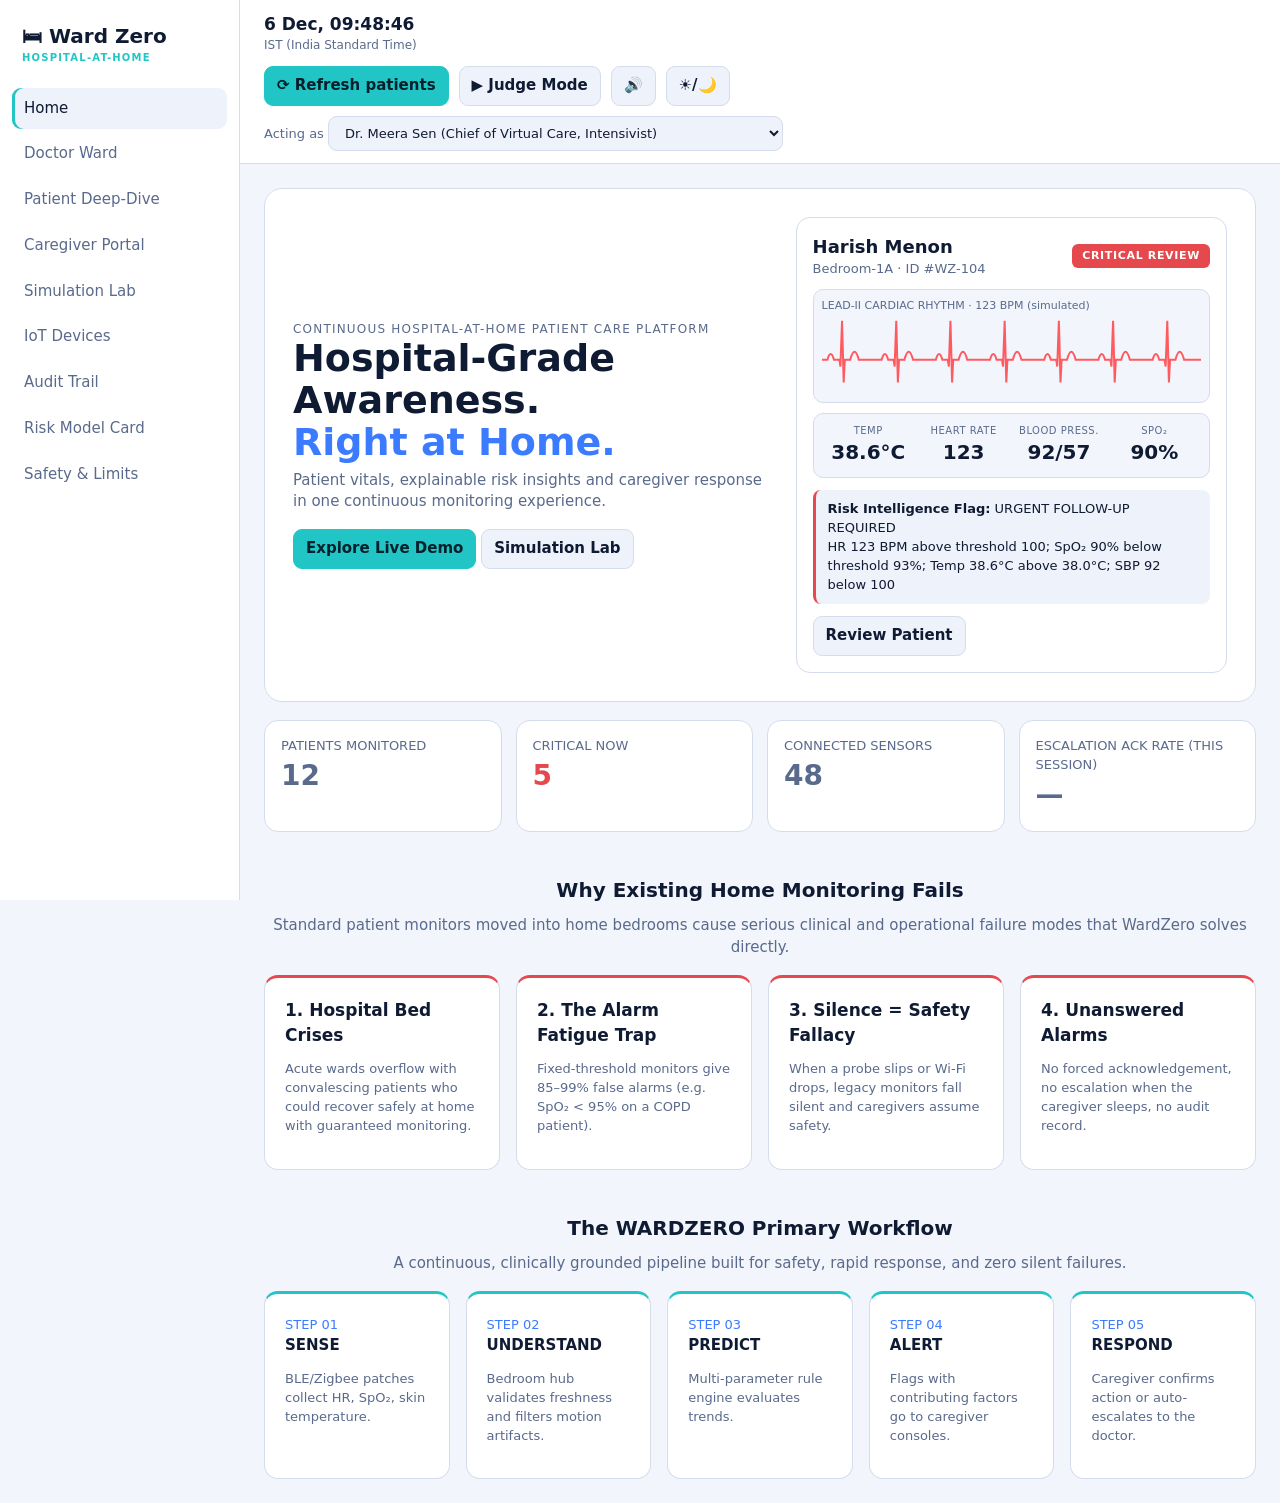
==== commit cef4ab5a: "Upload WardZero final project" ====
--- a/web/ward-zero.html
+++ b/web/ward-zero.html
@@ -26,7 +26,7 @@
 h1{font-size:26px;margin:0 0 6px}h2{font-size:20px;margin:26px 0 10px}p.s{color:var(--mut);margin:0 0 16px}
 .grid{display:grid;gap:16px;grid-template-columns:repeat(auto-fill,minmax(330px,1fr))}
 .card{background:var(--panel);border:1px solid var(--line);border-radius:14px;padding:16px}
-.badge{font-size:11px;font-weight:800;letter-spacing:.06em;padding:4px 10px;border-radius:6px;color:#fff}
+.badge,.mut[style*='text-align:right']{white-space:nowrap}.row{flex-wrap:wrap;gap:6px 12px}.badge{font-size:11px;font-weight:800;letter-spacing:.06em;padding:4px 10px;border-radius:6px;color:#fff}
 .STABLE{background:var(--ok)}.MODERATE{background:var(--warn)}.HIGH{background:var(--hi)}.CRITICAL{background:var(--crit)}
 .chips{display:flex;gap:8px;flex-wrap:wrap;margin:10px 0 18px}.chip{cursor:pointer;border-radius:20px}.chip.on{border-color:var(--acc);color:var(--acc)}
 .vit{display:grid;grid-template-columns:repeat(4,1fr);gap:6px;text-align:center;border:1px solid var(--line);border-radius:10px;padding:10px;margin:10px 0;background:var(--bg)}
@@ -71,7 +71,7 @@
  s+=t<=35?3:t<=36?1:t<=38?0:t<=39?1:2; s+=b<=90?3:b<=100?2:b<=110?1:b<=219?0:3;return s}
 function stat(s){return s>=7?'CRITICAL':s>=5?'HIGH':s>=3?'MODERATE':'STABLE'}
 function why(p){const w=[];if(p.hr>100)w.push(`HR ${p.hr} BPM above threshold 100`);if(p.spo2<93)w.push(`SpO₂ ${p.spo2}% below threshold 93%`);if(p.temp>38)w.push(`Temp ${p.temp}°C above 38.0°C`);if(p.sys<100)w.push(`SBP ${p.sys} below 100`);return w.length?w.join('; '):'All parameters within illustrative limits'}
-function mk(i,sev){const s=sev??Math.pow(Math.random(),1.8);const p={id:'WZ-'+(101+i),name:NAMES[i%NAMES.length],age:R(34,86),sex:Math.random()<.5?'Male':'Female',bed:'Bedroom-'+R(1,6)+P(['A','B']),dx:P(DX),doc:P(DOCS).split(' (')[0],cg1:P(CG),cg2:P(CG),
+function mk(i,sev){const s=sev??Math.pow(Math.random(),1.8);const p={id:'WZ-'+(101+i),name:NAMES[i%NAMES.length],age:R(34,86),bed:'Bedroom-'+R(1,6)+P(['A','B']),dx:P(DX),doc:P(DOCS).split(' (')[0],cg1:P(CG),cg2:P(CG),
  hr:Math.round(72+s*58+R(-4,4)),spo2:Math.round(98-s*9-R(0,1)),temp:+(36.6+s*2.3+Math.random()*.3).toFixed(1),sys:Math.round(128-s*38+R(-4,4))};p.dia=Math.round(p.sys*.63+R(-3,3));p.hist=Array.from({length:14},()=>p.hr+R(-6,6));fin(p);return p}
 function fin(p){p.news=score(p);p.status=stat(p.news);p.risk=Math.min(97,Math.round(p.news*p.news*1.4+R(0,3)))}
 function gen(){const n=R(6,16),names=[...NAMES].sort(()=>Math.random()-.5);pts=Array.from({length:n},(_,i)=>{const p=mk(i);p.name=names[i];return p});
@@ -88,12 +88,12 @@
 function ecg(){let d='M0 40',x=0;while(x<520){d+=` L${x+14} 40 L${x+20} 34 L${x+26} 40 L${x+40} 40 L${x+44} 46 L${x+50} 6 L${x+56} 60 L${x+60} 40 L${x+80} 40 L${x+90} 30 L${x+100} 40`;x+=110}return `<svg viewBox="0 0 520 70" width="100%" height="80"><path d="${d}" fill="none" stroke="#2fd6a0" stroke-width="2"/></svg>`}
 function spark(a){const m=Math.min(...a),M=Math.max(...a),pt=a.map((v,i)=>`${i*40},${70-(v-m)/(M-m||1)*60}`).join(' ');return `<svg viewBox="0 0 520 80" width="100%" height="90"><polyline points="${pt}" fill="none" stroke="#22c5c5" stroke-width="2.5"/></svg>`}
 function vit(p){return `<div class="vit"><div><span>TEMP</span><b>${p.temp}°C</b></div><div><span>HEART RATE</span><b>${p.hr}</b></div><div><span>BLOOD PRESS.</span><b>${p.sys}/${p.dia}</b></div><div><span>SPO₂</span><b>${p.spo2}%</b></div></div>`}
-function card(p){return `<div class="card"><div class="row"><b style="font-size:19px">${p.name}</b><span class="badge ${p.status}">${p.status}</span></div><div class="mut">${p.id} · ${p.age} y · ${p.sex} · ${p.bed}</div><div style="margin-top:6px"><b>Diagnosis:</b> ${p.dx}</div><div class="mut">Doctor: <b>${p.doc}</b> · Primary CG: <b>${p.cg1}</b> · Secondary: <b>${p.cg2}</b></div>${vit(p)}<div class="row"><span>NEWS2: <b>${p.news}</b> · 24–48h Risk: <b>${p.risk}%</b></span><button class="btn p" onclick="go(${pts.indexOf(p)})">View Deep-Dive →</button></div></div>`}
+function card(p){return `<div class="card"><div class="row"><b style="font-size:19px">${p.name}</b><span class="badge ${p.status}">${p.status}</span></div><div class="mut">${p.id} · ${p.age} y · ${p.bed}</div><div style="margin-top:6px"><b>Known condition (synthetic):</b> ${p.dx}</div><div class="mut">Doctor: <b>${p.doc}</b> · Primary CG: <b>${p.cg1}</b> · Secondary: <b>${p.cg2}</b></div>${vit(p)}<div class="row"><span>NEWS2: <b>${p.news}</b> · 24–48h Risk: <b>${p.risk}%</b></span><button class="btn p" onclick="go(${pts.indexOf(p)})">View Deep-Dive →</button></div></div>`}
 function go(i){sel=i;tab=2;render()}
 const V={
 0(){const f=[...pts].sort((a,b)=>b.news-a.news)[0],c=pts.filter(p=>p.status=='CRITICAL').length;return `<div class="hero"><div><div class="mut" style="letter-spacing:.1em;font-size:12px">CONTINUOUS HOSPITAL-AT-HOME PATIENT CARE PLATFORM</div><h1>Hospital-Grade Awareness.<em>Right at Home.</em></h1><p class="s">Patient vitals, explainable risk insights and caregiver response in one continuous monitoring experience.</p><button class="btn p" onclick="tab=1;render()">Explore Live Demo</button> <button class="btn" onclick="tab=4;render()">Simulation Lab</button></div>
 <div class="card"><div class="row"><div><b style="font-size:18px">${f.name}</b><div class="mut">${f.bed} · ID #${f.id}</div></div><span class="badge ${f.status}">${f.status=='CRITICAL'?'CRITICAL REVIEW':f.status}</span></div><div class="ecg" style="margin-top:10px"><div class="mut" style="font-size:11px">LEAD-II CARDIAC RHYTHM · ${f.hr} BPM (simulated)</div>${ecg(f.hr,f.status)}</div>${vit(f)}<div class="flag" style="border-color:var(${f.status=='STABLE'?'--ok':'--crit'})"><b>Risk Intelligence Flag:</b> ${f.status=='CRITICAL'?'URGENT FOLLOW-UP REQUIRED':f.status}<br>${why(f)}</div><button class="btn" onclick="go(${pts.indexOf(f)})">Review Patient</button></div></div>
-<div class="stats"><div class="card mut">PATIENTS MONITORED<b>${pts.length}</b></div><div class="card mut">CRITICAL NOW<b style="color:var(--crit)">${c}</b></div><div class="card mut">CONNECTED SENSORS<b>${pts.length*4}</b></div><div class="card mut">ESCALATION ACK RATE<b>98.4%</b></div></div>
+<div class="stats"><div class="card mut">PATIENTS MONITORED<b>${pts.length}</b></div><div class="card mut">CRITICAL NOW<b style="color:var(--crit)">${c}</b></div><div class="card mut">CONNECTED SENSORS<b>${pts.length*4}</b></div><div class="card mut">ESCALATION ACK RATE (THIS SESSION)<b>${alerts.length?Math.round(100*alerts.filter(a=>a.ack).length/alerts.length)+'%':'—'}</b></div></div>
 <h2 style="text-align:center;margin-top:44px">Why Existing Home Monitoring Fails</h2><p class="s" style="text-align:center">Standard patient monitors moved into home bedrooms cause serious clinical and operational failure modes that WardZero solves directly.</p><div class="g4f">${[['1. Hospital Bed Crises','Acute wards overflow with convalescing patients who could recover safely at home with guaranteed monitoring.'],['2. The Alarm Fatigue Trap','Fixed-threshold monitors give 85–99% false alarms (e.g. SpO₂ &lt; 95% on a COPD patient).'],['3. Silence = Safety Fallacy','When a probe slips or Wi-Fi drops, legacy monitors fall silent and caregivers assume safety.'],['4. Unanswered Alarms','No forced acknowledgement, no escalation when the caregiver sleeps, no audit record.']].map(x=>`<div class="card"><b>${x[0]}</b><p class="mut">${x[1]}</p></div>`).join('')}</div>
 <h2 style="text-align:center;margin-top:44px">The WARDZERO Primary Workflow</h2><p class="s" style="text-align:center">A continuous, clinically grounded pipeline built for safety, rapid response, and zero silent failures.</p><div class="g5f">${[['SENSE','BLE/Zigbee patches collect HR, SpO₂, skin temperature.'],['UNDERSTAND','Bedroom hub validates freshness and filters motion artifacts.'],['PREDICT','Multi-parameter rule engine evaluates trends.'],['ALERT','Flags with contributing factors go to caregiver consoles.'],['RESPOND','Caregiver confirms action or auto-escalates to the doctor.']].map((x,i)=>`<div class="card"><span class="mut" style="color:#3b7bff">STEP 0${i+1}</span><br><b>${x[0]}</b><p class="mut">${x[1]}</p></div>`).join('')}</div>`},
 1(){const cnt=s=>pts.filter(p=>p.status==s).length,L=[...pts].sort((a,b)=>b.news-a.news).filter(p=>(flt=='All'||p.status==String(flt||'').toUpperCase())&&(p.name+p.bed+p.dx).toLowerCase().includes(q));
@@ -103,7 +103,7 @@
 4(){return `<h1>Simulation Lab</h1><p class="s">Inject synthetic anomalies and watch the rules respond.</p><button class="btn p" onclick="anom()">⚠ Simulate anomaly</button> <button class="btn" onclick="drift()">Simulate new reading</button>`},
 5(){return `<h1>Audit Trail</h1><p class="s">Tamper-evident record of events.</p><div class="card"><table>${log.map(l=>`<tr><td class="mut">${l.t}</td><td>${l.m}</td></tr>`).join('')}</table></div>`},
 6(){return `<h1>Risk Model Card</h1><div class="card"><p>Inputs: HR, SpO₂, temperature, systolic BP. Output: NEWS2-style score and bands (Stable 0–2, Moderate 3–4, High 5–6, Critical 7+). Rules are explainable and each flag lists its contributing factors.</p><p class="mut">Thresholds are illustrative; data is synthetic.</p></div>`},
-7(){return `<h1>Safety &amp; Limits</h1><div class="card"><p>Synthetic data only. Not a medical device. A deterministic safety floor overrides any ML output, and unacknowledged alerts auto-escalate to the attending physician.</p></div>`}};
+7(){return `<h1>Safety &amp; Limits</h1><div class="card"><p>Synthetic data only. Not a medical device. This page is a browser-only demo: the integrated backend and ML model run via docker compose (localhost:8000). A deterministic safety floor overrides any ML output, and unacknowledged alerts auto-escalate to the attending physician.</p></div>`}};
 const cg={};function C(p){return cg[p.id]=cg[p.id]||{st:'Awaiting',notes:[],a:R(2,30),b:R(40,180)}}
 function cgAct(id,s){const p=pts.find(x=>x.id==id);C(p).st=s;acked[id]=1;siren(0);addLog(`${p.name}: caregiver ${s.toLowerCase()}`);render()}
 function cgNote(id,t){const p=pts.find(x=>x.id==id);C(p).notes.unshift(now()+' — '+t);addLog(`${p.name}: caregiver note added`);render()}
@@ -129,19 +129,133 @@
 return `<div class='g4'>${c('TEMPERATURE',p.temp,'°C','baseline 36.7',h.t,COL.t)}${c('HEART RATE',p.hr,'bpm','baseline 74',h.h,COL.h)}${c('BLOOD PRESSURE',p.sys,'/'+p.dia+' mmHg','baseline 121',h.s,COL.s)}${c('SPO₂',p.spo2,'%','baseline 97',h.o,COL.o)}<div class='card'><span class='mut'>EARLY-WARNING SCORE</span><div><span class='big'>${p.news}</span> / 12 (illustrative)</div><p class='mut'>NEWS2-style safety floor. Any single red vital (+3) or score ≥ 7 → Critical, always overrides ML.</p></div></div><div class='grid' style='margin-top:16px'><div class='card'><span class='mut'>DETERIORATION RISK · 24–48H OUTLOOK</span><div class='row' style='justify-content:flex-start;gap:18px'>${gauge(p.risk)}<div><b>Why?</b> <span class='mut'>(top contributing features)</span><p>${why(p)}</p></div></div><b style='font-size:26px;color:var(--${bc})'>${band}</b> <span class='mut'>probability ${p.risk}%</span></div><div class='card'><span class='mut'>ALERT FEED &amp; 3-TIER CLOSED-LOOP ESCALATION</span>${feed(i)}</div></div><div class='card' style='margin-top:16px'><span class='mut'>MODEL RISK VS. EARLY-WARNING SCORE (48H HISTORY) · LINE = RISK · BARS = NEWS2</span><svg viewBox='0 0 520 90' width='100%' height='90'>${h.n.map((v,j)=>`<rect x='${j*10.8}' y='${88-v*6}' width='7' height='${v*6}' fill='#22c5c566'/>`).join('')}<polyline fill='none' stroke='#ec5fa8' stroke-width='2' points='${h.r.map((v,j)=>`${j*10.8},${88-v*.85}`).join(' ')}'/></svg></div>`}
 function kp(l,v){return `<div class='k'><b>${v}</b><span class='mut'>${l}</span></div>`}
 V[2]=function(){const i=sel??0,p=pts[i],A=alerts.filter(a=>a.pid==p.id),ak=A.filter(a=>a.ack),mt=ak.length?(ak.reduce((s,a)=>s+a.ack-a.ts,0)/ak.length/1000).toFixed(1)+'s':'—',h=H(p);
-return `<div class='row'><label>Select Patient: <select onchange='sel=+this.value;render()'>${pts.map((x,j)=>`<option value='${j}' ${j==i?'selected':''}>${x.id}: ${x.name} (${x.bed})</option>`).join('')}</select></label><span class='mut'><b>${p.name}</b> · ${p.age} y · ${p.dx} · Room: <b>${p.bed}</b> · Doctor: <b>${p.doc}</b></span></div><div id='dv' style='margin-top:14px'>${dv(i)}</div><div class='grid' style='margin-top:16px'><div class='card'><span class='mut'>PATIENT SIMULATION REMOTE CONTROL</span><p class='mut'>INJECT PHYSIOLOGY SCENARIO</p>${['Stable','Slow Deterioration','Acute Sepsis / Event'].map((s,k)=>`<button class='btn' onclick='trig(${i},${k})'>${s}</button>`).join(' ')}<p class='mut'>SENSOR FAULTS &amp; OUTAGES</p>${['Sensor Fault (Probe Off)','Flatline (Frozen Sensor)','Network Outage','Mains Power Loss'].map((s,k)=>`<button class='btn' onclick='trig(${i},${3+k})'>${s}</button>`).join(' ')}</div><div class='card'><span class='mut'>CLINICAL NOTES &amp; MULTILINGUAL CONTEXT</span><textarea id='nt' rows='3' class='btn' style='width:100%;margin:8px 0' placeholder='Add clinical impression or caregiver symptom note… (English / தமிழ் / हिन्दी)'></textarea><button class='btn p' onclick='addN(${i},-1)'>Add Note</button> ${NC.map((s,k)=>`<button class='btn' onclick='addN(${i},${k})'>${s}</button>`).join(' ')}${(notes[p.id]||[]).map(n=>`<p class='mut'>${n}</p>`).join('')||`<p class='mut'>No clinical notes recorded yet.</p>`}</div><div class='card'><span class='mut'>LEARNED PERSONAL BASELINE &amp; METRICS</span><p>TEMP: <b>${ms(h.t)}</b></p><p>HR: <b>${ms(h.h)}</b></p><p>SBP: <b>${ms(h.s)}</b></p><p>SPO2: <b>${ms(h.o)}</b></p><span class='mut'>CAREGIVER RESPONSE KPI</span><div class='g4' style='margin-top:8px'>${kp('Alerts',A.length)}${kp('Critical',A.filter(a=>a.sev=='CRITICAL').length)}${kp('Mean time to ack',mt)}${kp('Mean time to resolve','—')}${kp('Missed escalations',A.filter(a=>!a.ack&&Date.now()-a.ts>60000).length)}${kp('Unacknowledged',A.filter(a=>!a.ack).length)}</div></div></div>`};
+return `<div class='row'><label>Select Patient: <select onchange='sel=+this.value;render()'>${pts.map((x,j)=>`<option value='${j}' ${j==i?'selected':''}>${x.id}: ${x.name} (${x.bed})</option>`).join('')}</select></label><span class='mut'><b>${p.name}</b> · ${p.age} y · ${p.dx} · Room: <b>${p.bed}</b> · Doctor: <b>${p.doc}</b></span></div><div id='dv' style='margin-top:14px'>${dv(i)}</div><div class='grid' style='margin-top:16px'><div class='card'><div id='tl'>${timeline(i)}</div></div><div class='card'><span class='mut'>CLINICAL NOTES &amp; MULTILINGUAL CONTEXT</span><textarea id='nt' rows='3' class='btn' style='width:100%;margin:8px 0' placeholder='Add clinical impression or caregiver symptom note… (English / தமிழ் / हिन्दी)'></textarea><button class='btn p' onclick='addN(${i},-1)'>Add Note</button> ${NC.map((s,k)=>`<button class='btn' onclick='addN(${i},${k})'>${s}</button>`).join(' ')}${(notes[p.id]||[]).map(n=>`<p class='mut'>${n}</p>`).join('')||`<p class='mut'>No clinical notes recorded yet.</p>`}</div><div class='card'><span class='mut'>LEARNED PERSONAL BASELINE &amp; METRICS</span><p>TEMP: <b>${ms(h.t)}</b></p><p>HR: <b>${ms(h.h)}</b></p><p>SBP: <b>${ms(h.s)}</b></p><p>SPO2: <b>${ms(h.o)}</b></p><span class='mut'>CAREGIVER RESPONSE KPI</span><div class='g4' style='margin-top:8px'>${kp('Alerts',A.length)}${kp('Critical',A.filter(a=>a.sev=='CRITICAL').length)}${kp('Mean time to ack',mt)}${kp('Mean time to resolve','—')}${kp('Missed escalations',A.filter(a=>!a.ack&&Date.now()-a.ts>60000).length)}${kp('Unacknowledged',A.filter(a=>!a.ack).length)}</div></div></div>`};
+function cpData(p){const st=p.status,h=H(p),A=alerts.filter(a=>a.pid==p.id&&!a.res&&!(a.sev=='INFO'&&a.ack)),nt=(notes[p.id]||[])[0],
+ fr={CRITICAL:['Continuous','Attending physician + both caregivers'],HIGH:['Every 15 min','Secondary caregiver + physician on standby'],MODERATE:['Every 30 min','Primary caregiver'],STABLE:['Routine','Primary caregiver (routine)']}[st],todo=[];
+ if(p.fault)todo.push('Check bedside device — data may be unreliable');
+ if(p.hr>100||p.hr<50)todo.push('Heart rate '+p.hr+' bpm out of range — manual re-check');
+ if(p.spo2<93)todo.push('SpO₂ '+p.spo2+'% out of range — manual re-check');
+ if(p.sys<100)todo.push('Systolic BP '+p.sys+' out of range — manual re-check');
+ if(p.temp>38||p.temp<36)todo.push('Temperature '+p.temp+' °C out of range — manual re-check');
+ if(p.risk>=65)todo.push('High 24–48h risk ('+p.risk+'%) — physician review today');else if(p.risk>=30)todo.push('Moderate 24–48h risk ('+p.risk+'%) — watch trend');
+ if(A.length)todo.push(A.length+' open alert'+(A.length>1?'s':''));
+ if(nt)todo.push('Latest note: '+nt.split(' — ').slice(1).join(' — '));
+ if(!todo.length)todo.push('No action needed — routine monitoring');return{fr,todo,open:A.length}}
+
+var tlF='All',tlX={},sbSec={S:1,B:1,A:1,R:1},sbNote={},sbTo='';
+const esc=x=>String(x==null?'':x).replace(/&/g,'&amp;').replace(/</g,'&lt;').replace(/>/g,'&gt;');
+const TLI={critical_alert:['🚨','crit'],alert_ack:['✅','ok'],alert_ack_resolve:['✅','ok'],responding:['🚶','ok'],alert_resolved:['✅','ok'],auto_escalate:['⚠️','crit'],auto_escalate_doctor:['⚠️','crit'],note_added:['📝','acc'],buffer_replayed:['🔁','ok'],link_restored:['🌐','ok'],battery_low:['🔋','warn'],caregiver_checkin:['📍','acc'],network_outage:['🌐','hi'],handover_sent:['📤','acc'],handover_generated:['📋','acc'],manual_verify:['🩺','acc'],checklist_complete:['📋','ok']};
+function tli(x){if(TLI[x])return TLI[x];if(/^(scenario_|whatif)/.test(x))return['🧪','mut'];if(/fault/.test(x))return['🔌','hi'];return['•','mut']}
+function tcat(x){x=x||'';if(/ack|resolved|responding|checkin/.test(x))return'Response';if(/critical_alert|escalate/.test(x))return'Alerts';if(x=='note_added')return'Notes';if(/fault|network|battery|buffer|link/.test(x))return'Device';return'System'}
+function tlSet(f){tlF=f;refreshTl()}function tlTog(h){tlX[h]=!tlX[h];refreshTl()}
+function refreshTl(){const e=document.getElementById('tl');if(!e)return;const l=document.getElementById('tll'),st=l?l.scrollTop:0;e.innerHTML=timeline(sel??0);const n=document.getElementById('tll');if(n)n.scrollTop=st}
+function timeline(i){const p=pts[i],A=alerts.filter(a=>a.pid==p.id);A.forEach(a=>{if(!a.id)a.id=++AID});
+ const ak=A.filter(a=>a.tA),mt=ak.length?Math.round(ak.reduce((s,a)=>s+a.tA,0)/ak.length)+'s':'—',esc2=A.filter(a=>a.e2).length,rs=A.filter(a=>a.res).length,
+ all=log.filter(l=>l.p&&String(l.p).split(',').includes(p.id)),CATS=['All','Alerts','Response','Notes','Device','System'],cnt=c=>c=='All'?all.length:all.filter(l=>tcat(l.x)==c).length,
+ ev=all.filter(l=>tlF=='All'||tcat(l.x)==tlF).slice(0,30),O=A.filter(a=>!a.res&&!(a.sev=='INFO'&&a.ack)),
+ k=(l,v)=>`<div class='k'><b>${v}</b><span class='mut'>${l}</span></div>`;
+ return `<div class='row'><span class='mut'>INCIDENT TIMELINE &amp; RESPONSE TRACKER</span><span class='badge ${p.status}'>${p.status}</span></div>
+ <div style='display:grid;grid-template-columns:repeat(auto-fit,minmax(96px,1fr));gap:8px;margin:10px 0'>${k('Alerts',A.length)}${k('Mean time to ack',mt)}${k('Escalations',esc2)}${k('Resolved',rs)}</div>
+ ${O.length?`<div style='margin-bottom:10px'><span class='mut'>OPEN ALERTS — ACT HERE (as ${esc(dn())})</span>${O.map(a=>{const inf=a.sev=='INFO',st=a.res?'RESOLVED':a.tR!=null?'RESPONDING':a.ack?'ACKNOWLEDGED':'NOTIFIED';return `<div class='ac' style='margin-top:6px;border-left-color:var(--${a.sev=='CRITICAL'?'crit':inf?'acc':'warn'})'><div class='row'><span><span class='badge ${inf?'INFO':a.sev=='CRITICAL'?'CRITICAL':'MODERATE'}'>${a.sev}</span> <b>${esc(a.title||'Alert')}</b></span><span class='mut'>${st}</span></div><div class='mut'>${esc(a.msg||(a.items&&a.items[0])||'')}</div><div style='margin-top:6px;display:flex;gap:6px;flex-wrap:wrap'><button class='btn' ${a.ack?'disabled':''} onclick='ackK(${a.id})'>Acknowledge</button>${inf?'':`<button class='btn' ${a.tR!=null||a.res?'disabled':''} onclick='respA(${a.id})'>Responding</button><button class='btn p' onclick='resA(${a.id})'>Resolve</button>`}</div></div>`}).join('')}</div>`:''}
+ <div class='chips' style='margin:8px 0'>${CATS.map(c=>`<button class='btn chip ${tlF==c?'on':''}' style='padding:4px 10px;font-size:13px' onclick="tlSet('${c}')">${c} (${cnt(c)})</button>`).join('')}</div>
+ <div id='tll' style='max-height:400px;overflow:auto;border-left:2px solid var(--line);margin-left:6px;padding-left:14px'>
+ <div style='position:relative;margin-bottom:12px'><span style='position:absolute;left:-23px;top:0'>🟢</span><b>Now</b> <span class='mut'>live</span><div>NEWS2 ${p.news} · risk ${p.risk}% · HR ${p.hr} · SpO₂ ${p.spo2}% · ${p.temp}°C · ${p.sys}/${p.dia}${p.fault?' · <span class="chp chr">device fault</span>':''}</div></div>
+ ${ev.map(l=>{const t=tli(l.x||''),o=tlX[l.h];return `<div onclick="tlTog('${l.h}')" title='Click for details' style='position:relative;margin-bottom:12px;cursor:pointer'><span style='position:absolute;left:-24px;top:0'>${t[0]}</span><span class='mut'>${l.t}</span> <span class='chp'>${esc((l.x||'event').replace(/_/g,' '))}</span> <span class='mut'>${o?'▾':'▸'}</span><div style='color:var(--${t[1]=='mut'?'tx':t[1]})'>${esc(l.m)}</div>${o?`<div class='k' style='margin-top:6px;font-size:12px;font-family:monospace;word-break:break-all'>patient: ${esc(l.p)}<br>actor: ${esc(l.a||'system')}<br>action: ${esc(l.x||'event')}<br>hash: ${l.h.slice(0,32)}…<br>prev: ${l.prev.slice(0,32)}…<br><span style='color:var(--ok)'>✓ part of the tamper-evident hash chain</span></div>`:`<div class='mut' style='font-size:12px'>by ${esc(l.a||'system')}</div>`}</div>`}).join('')||`<p class='mut'>${all.length?'No '+tlF.toLowerCase()+' events for this patient.':'No events recorded for this patient yet. Inject a scenario from the Simulation Lab or a fault from IoT Devices and every alert, acknowledgement, escalation and note will appear here.'}</p>`}
+ </div>`}
+function sbarText(i){const p=pts[i],h=H(p),A=alerts.filter(a=>a.pid==p.id&&!a.res&&!(a.sev=='INFO'&&a.ack)),d=cpData(p),av=a=>Math.round(a.reduce((x,y)=>x+y,0)/a.length),tr=(a,b)=>{const x=a[a.length-1]-a[0];return Math.abs(x)<b?'steady':x>0?'rising':'falling'},nt=(notes[p.id]||[]).slice(0,2).map(x=>x.split(' — ').slice(1).join(' — ')),
+ sec={S:`S — SITUATION\n${p.name}, ${p.age} y. Status ${p.status} (NEWS2 ${p.news}/12). 24–48h deterioration risk ${p.risk}%.${A.length?' '+A.length+' open alert'+(A.length>1?'s':'')+'.':' No open alerts.'}`,
+ B:`B — BACKGROUND\nKnown condition (synthetic): ${p.dx}. Doctor: ${p.doc}. Caregivers: ${p.cg1} (primary), ${p.cg2} (secondary).\nRecent average (last 40 readings): HR ${av(h.h)} bpm, SBP ${av(h.s)} mmHg, SpO₂ ${av(h.o)}%, temp ${(h.t.reduce((x,y)=>x+y,0)/h.t.length).toFixed(1)} °C.`,
+ A:`A — ASSESSMENT\nNow: HR ${p.hr} bpm (${tr(h.h,4)}), SpO₂ ${p.spo2}% (${tr(h.o,.6)}), BP ${p.sys}/${p.dia} mmHg (${tr(h.s,4)}), temp ${p.temp} °C (${tr(h.t,.2)}).\nContributing factors: ${why(p)}.\nDevice: ${p.fault?'FAULT — readings may be unreliable':'streaming normally'}.${nt.length?'\nCaregiver notes: '+nt.join('; '):''}`,
+ R:`R — RECOMMENDATION\nVitals checks: ${d.fr[0]}. Notify: ${d.fr[1]}.\n${d.todo.map(x=>'• '+x).join('\n')}`},
+ body=['S','B','A','R'].filter(k=>sbSec[k]).map(k=>sec[k]).join('\n\n'),n=(sbNote[p.id]||'').trim();
+ return `SBAR HANDOVER — ${p.name} (${p.id}, ${p.bed})\nGenerated ${now()} by ${dn()}\n\n${body}${n?'\n\nHANDOVER NOTE (by '+dn()+')\n'+n:''}\n\nMonitoring and escalation guidance only; not a diagnosis or treatment instruction. Data is synthetic.`}
+function sbTog(k){sbSec[k]=sbSec[k]?0:1;if(!Object.values(sbSec).some(Boolean))sbSec[k]=1;render()}
+function sbInput(i,v){sbNote[pts[i].id]=v;const e=document.getElementById('sbp');if(e)e.textContent=sbarText(i)}
+function sbarCard(i){const p=pts[i],me=dn(),to=[...document.getElementById('doc').options].map(o=>o.value).filter(v=>v!=me),names={S:'Situation',B:'Background',A:'Assessment',R:'Recommendation'};
+ return `<div class='card' style='margin-top:16px'><div class='row'><span class='mut'>SHIFT HANDOVER SUMMARY (SBAR) — ${esc(p.name)}</span><button class='btn' onclick='render()'>⟳ Regenerate</button></div>
+ <div class='chips' style='margin:10px 0 6px;align-items:center'><span class='mut'>INCLUDE:</span>${['S','B','A','R'].map(k=>`<button class='btn chip ${sbSec[k]?'on':''}' style='padding:4px 10px;font-size:13px' onclick="sbTog('${k}')">${sbSec[k]?'✓ ':''}${names[k]}</button>`).join('')}</div>
+ <pre id='sbp' style='white-space:pre-wrap;font:13px/1.5 ui-monospace,Consolas,monospace;margin:8px 0;background:var(--bg);border:1px solid var(--line);border-radius:10px;padding:14px'>${esc(sbarText(i))}</pre>
+ <textarea rows='2' class='btn' style='width:100%;margin-bottom:10px' placeholder='Add your own handover note (e.g. family concerns, pending tasks)…' oninput='sbInput(${i},this.value)'>${esc(sbNote[p.id]||'')}</textarea>
+ <div class='row' style='flex-wrap:wrap;justify-content:flex-start;gap:10px'><label class='mut'>Hand over to <select id='sbto' onchange='sbTo=this.value'><option value=''>— choose —</option>${to.map(v=>`<option ${v==sbTo?'selected':''}>${esc(v)}</option>`).join('')}</select></label><button class='btn p' onclick='sendSB(${i})'>📤 Send handover</button><button class='btn' onclick='copySB(${i})'>Copy</button><button class='btn' onclick='dlSB(${i})'>Download .txt</button></div></div>`}
+function sbLog(i,x,m){addLog(pts[i].name+': '+m,pts[i].id,dn(),x)}
+function sendSB(i){const to=document.getElementById('sbto').value;if(!to){toast('Choose who to hand over to first.','warn',3000);return}sbTo=to;sbLog(i,'handover_sent','SBAR handover sent to '+to.split(' (')[0]);toast('📤 Handover for <b>'+esc(pts[i].name)+'</b> sent to <b>'+esc(to.split(' (')[0])+'</b> and recorded in the audit trail.','ok',4500);refreshTl()}
+function copySB(i){const t=sbarText(i),done=()=>{sbLog(i,'handover_generated','SBAR handover copied');toast('✅ Handover copied to clipboard','ok',3000)};if(navigator.clipboard&&navigator.clipboard.writeText)navigator.clipboard.writeText(t).then(done,()=>{fbCopy(t);done()});else{fbCopy(t);done()}}
+function dlSB(i){const b=new Blob([sbarText(i)],{type:'text/plain;charset=utf-8'}),u=URL.createObjectURL(b),a=document.createElement('a');a.href=u;a.download='handover-'+pts[i].id+'.txt';document.body.appendChild(a);a.click();a.remove();setTimeout(()=>URL.revokeObjectURL(u),1000);sbLog(i,'handover_generated','SBAR handover downloaded');toast('⬇ Handover downloaded','ok',3000)}
+function fbCopy(t){const x=document.createElement('textarea');x.value=t;document.body.appendChild(x);x.select();try{document.execCommand('copy')}catch(e){}x.remove()}
+const V2o=V[2];var sbOpen=false,lmV='h',lmW=40,lmHv=null,lmChk={};
+const LMV={h:{n:'Heart rate',u:'bpm',lo:30,hi:160,safe:[51,90],red:[40,131],c:COL.h,z:v=>v<=40?3:v<=50?1:v<=90?0:v<=110?1:v<=130?2:3,g:p=>p.hr},
+ o:{n:'SpO₂',u:'%',lo:80,hi:100,safe:[96,100],red:[91],c:COL.o,z:v=>v>=96?0:v>=94?1:v>=92?2:3,g:p=>p.spo2},
+ t:{n:'Temperature',u:'°C',lo:34,hi:40,safe:[36.1,38],red:[35,39],c:COL.t,z:v=>v<=35?3:v<=36?1:v<=38?0:v<=39?1:2,g:p=>p.temp},
+ s:{n:'Systolic BP',u:'mmHg',lo:70,hi:160,safe:[111,160],red:[90],c:COL.s,z:v=>v<=90?3:v<=100?2:v<=110?1:v<=219?0:3,g:p=>p.sys}};
+const ZT=['normal','watch','elevated','critical'],ZC=['ok','warn','hi','crit'];
+function lmOpen(p){return alerts.filter(a=>a.pid==p.id&&!a.res&&!(a.sev=='INFO'&&a.ack)).sort((a,b)=>(b.sev=='CRITICAL')-(a.sev=='CRITICAL'))}
+function lmSet(k){lmV=k;lmHv=null;refreshLm()}function lmWin(n){lmW=n;lmHv=null;refreshLm()}
+function lmMove(e,m){const r=e.currentTarget.getBoundingClientRect(),fx=(e.clientX-r.left)/r.width*600,j=Math.round((fx-40)/550*(m-1));lmHv=Math.max(0,Math.min(m-1,j));refreshLm()}
+function lmLeave(){lmHv=null;refreshLm()}
+function lmChart(i){const p=pts[i],h=H(p),S=LMV[lmV],all=h[{h:'h',o:'o',t:'t',s:'s'}[lmV]],data=all.slice(-lmW),m=data.length,
+ x=j=>40+j*(550/(m-1)),y=v=>180-(Math.max(S.lo,Math.min(S.hi,v))-S.lo)/(S.hi-S.lo)*170,
+ mean=data.reduce((a,b)=>a+b,0)/m,sd=Math.sqrt(data.reduce((a,b)=>a+(b-mean)**2,0)/m),mn=Math.min(...data),mx=Math.max(...data),dec=lmV=='t'?1:0,f=v=>(+v).toFixed(dec),
+ hi=lmHv==null?m-1:Math.min(lmHv,m-1),hv=data[hi],z=S.z(hv),age=Math.round((m-1-hi)*1.5),
+ mk=alerts.filter(a=>a.pid==p.id).map(a=>{const j=m-1-Math.round((Date.now()-a.ts)/1500);return j>=0&&j<m?`<line x1='${x(j)}' x2='${x(j)}' y1='10' y2='180' stroke='#e5484d' stroke-width='1.5' stroke-dasharray='3 3'/><text x='${x(j)}' y='9' font-size='11' text-anchor='middle'>🚨</text>`:''}).join(''),
+ tabs=Object.keys(LMV).map(k=>{const v=LMV[k],val=v.g(p),zz=v.z(val);return `<button class='btn chip ${lmV==k?'on':''}' style='padding:4px 10px;font-size:13px' onclick="lmSet('${k}')"><span style='color:var(--${ZC[zz]})'>●</span> ${v.n} <b>${k=='t'?val:Math.round(val)}</b></button>`}).join(''),
+ wins=[[10,'15 s'],[20,'30 s'],[40,'60 s']].map(w=>`<button class='btn chip ${lmW==w[0]?'on':''}' style='padding:4px 10px;font-size:13px' onclick='lmWin(${w[0]})'>${w[1]}</button>`).join('');
+ return `<div class='row' style='flex-wrap:wrap;margin-bottom:8px'><div class='chips' style='margin:0'>${tabs}</div><div class='chips' style='margin:0'>${wins}</div></div>
+ <div class='row' style='margin:4px 0'><span><b style='font-size:24px'>${f(hv)}</b> <span class='mut'>${S.u}</span> <span class='chp ${z>=2?'chr':z==0?'chg':''}'>${ZT[z]}</span></span><span class='mut'>${hi==m-1&&lmHv==null?'live · now':age+' s ago'} · hover or touch the chart to inspect</span></div>
+ <svg viewBox='0 0 600 190' width='100%' style='touch-action:none;display:block;background:#22c5c50d;border-radius:8px' onpointermove='lmMove(event,${m})' onpointerleave='lmLeave()'>
+ <rect x='40' width='550' y='${y(S.safe[1])}' height='${Math.max(0,y(S.safe[0])-y(S.safe[1]))}' fill='#2fbf71' opacity='.13'/>
+ ${S.red.map(r=>`<line x1='40' x2='590' y1='${y(r)}' y2='${y(r)}' stroke='#e5484d' stroke-dasharray='5 4' opacity='.7'/><text x='592' y='${y(r)+4}' font-size='10' fill='#e5484d'>${r}</text>`).join('')}
+ <line x1='40' x2='590' y1='${y(mean)}' y2='${y(mean)}' stroke='currentColor' stroke-dasharray='2 4' opacity='.4'/>
+ <text x='4' y='${y(S.hi)+10}' font-size='10' fill='currentColor' opacity='.6'>${S.hi}</text><text x='4' y='${y(S.lo)}' font-size='10' fill='currentColor' opacity='.6'>${S.lo}</text>
+ ${mk}<polyline fill='none' stroke='${S.c}' stroke-width='2.5' stroke-linejoin='round' points='${data.map((v,j)=>x(j).toFixed(1)+','+y(v).toFixed(1)).join(' ')}'/>
+ <line x1='${x(hi)}' x2='${x(hi)}' y1='10' y2='180' stroke='currentColor' opacity='.5'/><circle cx='${x(hi)}' cy='${y(hv)}' r='5' fill='${S.c}' stroke='#fff' stroke-width='1.5'/></svg>
+ <div class='g4' style='margin-top:8px'>${kp('Mean',f(mean))}${kp('Min – Max',f(mn)+' – '+f(mx))}${kp('Variability (SD)',sd.toFixed(dec?2:1))}${kp('Trend',Math.abs(data[m-1]-data[0])<(dec?.2:3)?'→ steady':data[m-1]>data[0]?'↑ rising':'↓ falling')}</div>
+ <p class='mut' style='font-size:12px;margin:6px 0 0'>Green band = safe range · red dashed = red-band limit · dotted = window mean · 🚨 = alert raised (illustrative thresholds, synthetic data)</p>`}
+function lmItems(a){return a&&a.title?['Check the probe and cable are firmly attached','Check Wi-Fi and mains power at the bedside hub','Confirm the patient is comfortable and responsive','Tell the secondary caregiver the device is being checked']:['Confirm the patient is awake and responsive','Re-seat the probe and check its placement','Take a manual pulse and SpO₂ reading and compare it with the device','Tell the family / secondary caregiver','Add a symptom note in Clinical Notes']}
+function lmTick(k){const p=pts[sel??0],O=lmOpen(p),a=O[0];if(!a)return;const c=lmChk[p.id]=lmChk[p.id]||{};c[k]=!c[k];const it=lmItems(a);if(it.every((_,j)=>c[j])&&!c.logged){c.logged=1;addLog(p.name+': response checklist completed ('+it.length+' steps)',p.id,dn(),'checklist_complete')}refreshLm()}
+function lmKit(i){const p=pts[i],O=lmOpen(p),a=O[0],f=p.cg1.split(' ')[0],g=p.cg2.split(' ')[0],n=Date.now();
+ if(!a){delete lmChk[p.id];return `<span class='mut'>ESCALATION LADDER &amp; RESPONSE CHECKLIST</span><div class='k' style='margin-top:10px;border-left:3px solid var(--ok)'><b style='font-size:18px'>✅ All clear</b><span class='mut'>No open alerts for ${esc(p.name)}. The ladder and checklist reset automatically once an alert is resolved.</span></div>`}
+ if(!a.id)a.id=++AID;const inf=a.sev=='INFO',E1=a.esc&&isFinite(a.esc)?a.esc:a.ts+45000,E2=E1+45000,cd=t=>Math.max(0,Math.ceil((t-n)/1000)),
+ st=(done,txt,col)=>`<div class='k' style='border-top:3px solid var(--${col});flex:1;min-width:120px'><span class='mut'>${txt[0]}</span><b style='font-size:15px'>${txt[1]}</b><span class='mut' style='font-size:12px'>${txt[2]}</span></div>`,
+ s1=st(0,['LEVEL 0 · PRIMARY',esc(f),a.ack?'✓ acknowledged by '+esc(a.by||''):'notified · waiting'],a.ack?'ok':'warn'),
+ s2=st(0,['LEVEL 1 · SECONDARY',esc(g),a.ack?'not needed':inf?'not applicable':a.e2?'⚠ escalated':'escalates in '+cd(E1)+'s'],a.ack||inf?'line':a.e2?'crit':'warn'),
+ s3=st(0,['LEVEL 2 · DOCTOR',esc(p.doc),a.ack?'not needed':inf?'not applicable':a.e3?'⚠ escalated':a.e2?'escalates in '+cd(E2)+'s':'after level 1'],a.ack||inf?'line':a.e3?'crit':'line'),
+ it=lmItems(a),c=lmChk[p.id]||{},dn2=it.filter((_,j)=>c[j]).length;
+ return `<span class='mut'>ESCALATION LADDER &amp; RESPONSE CHECKLIST</span><div style='display:flex;gap:8px;flex-wrap:wrap;margin:10px 0'>${s1}${s2}${s3}</div>
+ <div class='row'><b>${esc(a.title||'Critical vital signs')}</b><span class='mut'>${dn2}/${it.length} done</span></div><div class='pb' style='margin:6px 0 10px'><i style='width:${dn2/it.length*100}%;background:var(--ok)'></i></div>
+ ${it.map((t,j)=>`<div onclick='lmTick(${j})' style='cursor:pointer;display:flex;gap:10px;align-items:center;padding:8px 10px;margin-bottom:6px;border:1px solid var(--line);border-radius:9px;background:${c[j]?'#1d4d3555':'var(--panel2)'}'><span style='font-size:18px'>${c[j]?'☑':'☐'}</span><span style='${c[j]?'text-decoration:line-through;opacity:.7':''}'>${t}</span></div>`).join('')}
+ ${dn2==it.length?`<div style='margin-top:8px'><span class='chp chg'>Checklist complete</span> <button class='btn p' onclick='resA(${a.id})'>Resolve alert</button></div>`:''}`}
+function lmCard(i){const p=pts[i];return `<div class='card' style='margin-top:16px'><div class='row'><span class='mut'>LIVE PATIENT MONITOR &amp; RESPONSE DESK — ${esc(p.name)}</span><span class='badge ${p.status}'>${p.status}</span></div><div id='lmc' style='margin-top:10px'>${lmChart(i)}</div>
+ <div id='lmk' style='margin-top:16px'>${lmKit(i)}</div></div>`}
+function refreshLm(){const i=sel??0,c=document.getElementById('lmc');if(c)c.innerHTML=lmChart(i);const k=document.getElementById('lmk');if(k)k.innerHTML=lmKit(i)}
+setInterval(()=>{if(tab==2&&!pd)refreshLm()},1500);
+var deskT='response';
+function deskTab(k){deskT=k;render()}
+function deskBody(i){const p=pts[i];
+ if(deskT=='trends')return `<div id='lmc'>${lmChart(i)}</div>`;
+ if(deskT=='notes')return `<div class='grid' style='grid-template-columns:repeat(auto-fit,minmax(320px,1fr))'><div><span class='mut'>CLINICAL NOTES &amp; MULTILINGUAL CONTEXT</span><textarea id='nt' rows='3' class='btn' style='width:100%;margin:8px 0' placeholder='Add clinical impression or caregiver symptom note… (English / தமிழ் / हिन्दी)'></textarea><button class='btn p' onclick='addN(${i},-1)'>Add Note</button> ${NC.map((x,k)=>`<button class='btn' onclick='addN(${i},${k})'>${x}</button>`).join(' ')}${(notes[p.id]||[]).map(n=>`<p class='mut'>${esc(n)}</p>`).join('')||`<p class='mut'>No clinical notes recorded yet.</p>`}</div><div>${sbarCard(i)}</div></div>`;
+ return `<div class='grid' style='grid-template-columns:repeat(auto-fit,minmax(320px,1fr))'><div id='lmk'>${lmKit(i)}</div><div id='tl'>${timeline(i)}</div></div>`}
+function deskCard(i){const p=pts[i],n=lmOpen(p).length,T=[['response','🪜 Response &amp; Timeline'+(n?' ('+n+')':'')],['trends','📈 Live Trends'],['notes','📝 Notes &amp; Handover']];
+ return `<div class='card' style='margin-top:16px'><div class='row' style='flex-wrap:wrap;margin-bottom:12px'><span class='mut'>CARE DESK — ${esc(p.name)}</span><div class='chips' style='margin:0'>${T.map(t=>`<button class='btn chip ${deskT==t[0]?'on':''}' onclick="deskTab('${t[0]}')">${t[1]}</button>`).join('')}</div></div>${deskBody(i)}</div>`}
+V[2]=function(){const i=sel??0,p=pts[i];return `<div class='row'><label>Select Patient: <select onchange='sel=+this.value;render()'>${pts.map((x,j)=>`<option value='${j}' ${j==i?'selected':''}>${x.id}: ${esc(x.name)} (${x.bed})</option>`).join('')}</select></label><span class='mut'><b>${esc(p.name)}</b> · ${p.age} y · ${p.dx} · Room: <b>${p.bed}</b> · Doctor: <b>${p.doc}</b></span></div><div id='dv' style='margin-top:14px'>${dv(i)}</div>${deskCard(i)}`};
+setInterval(()=>{if(tab==2&&!pd)refreshTl()},1500);
+var labSel=-1;
+function labMini(a,c){const m=Math.min(...a),M=Math.max(...a);return `<svg viewBox='0 0 120 28' width='120' height='28' preserveAspectRatio='none' style='display:block;margin:4px 0'><polyline vector-effect='non-scaling-stroke' fill='none' stroke='${c}' stroke-width='2' points='${a.map((v,j)=>(j*120/(a.length-1)).toFixed(1)+','+(26-(v-m)/(M-m||1)*24).toFixed(1)).join(' ')}'/></svg>`}
+function labCell(i){const p=pts[i],h=H(p),col=p.risk>=65?'crit':p.risk>=30?'warn':'ok',n=h.n.slice(-24),d=n[n.length-1]-n[0],open=alerts.filter(a=>a.pid==p.id&&!a.res&&!(a.sev=='INFO'&&a.ack)).length;
+ return `<div style='min-width:150px'><div class='row'><span class='mut'>24–48h risk</span><b style='color:var(--${col})'>${p.risk}%</b></div><div class='pb'><i style='width:${p.risk}%;background:var(--${col})'></i></div>${labMini(n,'#22c5c5')}<div class='row' style='margin-bottom:6px'><span class='mut'>NEWS2 ${p.news} ${Math.abs(d)<1?'→ steady':d>0?'↑ rising':'↓ falling'}</span>${open?`<span class='chp chr'>${open} open</span>`:`<span class='chp chg'>clear</span>`}</div><button class='btn' style='padding:4px 10px' onclick='go(${i})'>Deep-Dive →</button></div>`}
+function labRun(k){let i=labSel;if(i<0||!pts[i])i=R(0,pts.length-1);sel=i;trig(i,k);render()}
+function labBar(){const N=['Stable','Slow deterioration','Acute sepsis / event'];return `<div class='card' style='margin-bottom:16px'><div class='row' style='flex-wrap:wrap;justify-content:flex-start;gap:10px'><span class='mut'>INJECT PHYSIOLOGY SCENARIO</span><select onchange='labSel=+this.value'><option value='-1' ${labSel<0?'selected':''}>Random patient</option>${pts.map((p,i)=>`<option value='${i}' ${labSel==i?'selected':''}>${esc(p.name)} (${p.id})</option>`).join('')}</select>${N.map((n,k)=>`<button class='btn ${k==2?'p':''}' onclick='labRun(${k})'>${n}</button>`).join('')}</div><p class='mut' style='margin:8px 0 0;font-size:13px'>Pick a patient (or leave on random) and inject a scenario. Device faults — probe off, flatline, outage, power loss — live in the <a href='#' onclick='tab=5;render();return false' style='color:var(--acc)'>IoT Devices</a> tab.</p></div>`}
 function addN(i,k){const p=pts[i],t=k<0?document.getElementById('nt').value.trim():NC[k];if(!t)return;(notes[p.id]=notes[p.id]||[]).unshift(now()+' — '+t);addLog(p.name+': clinical note added',p.id,dn(),'note_added');render()}
 function trig(i,k){const p=pts[i];if(k>=3){p.fault=k;const m=['','','','sensor fault (probe off)','flatline (frozen sensor)','network outage — edge buffer queueing','mains power loss — battery backup'][k];altx.textContent='⚠ '+p.name+': '+m+' — no diagnosis made, caregiver notified';alert_.classList.add('on');addLog(p.name+': '+m,p.id,'simulator','fault_'+k);render();return}p.fault=0;const v=[[R(68,78),R(96,98),36.6,R(118,126)],[R(96,104),R(92,94),37.7,R(100,108)],[R(120,132),R(86,90),38.8,R(86,96)]][k];Object.assign(p,{hr:v[0],spo2:v[1],temp:+(v[2]+Math.random()*.2).toFixed(1),sys:v[3]});p.dia=Math.round(p.sys*.63);p.H=null;fin(p);addLog(p.name+': scenario '+['stable','slow deterioration','acute event'][k],p.id,'simulator','scenario_'+k);if(p.status=='CRITICAL')showAlert(p);render()}
 function reset(){pts.forEach(p=>{Object.assign(p,{hr:R(68,80),spo2:R(96,98),temp:+(36.5+Math.random()*.3).toFixed(1),sys:R(118,128),fault:0,H:null});p.dia=R(74,82);fin(p)});alerts.length=0;alert_.classList.remove('on');siren(0);addLog('All patients reset to stable','—','simulator','reset');render()}
 V[3]=function(){const d=dn(),un=alerts.filter(a=>!a.ack),g=pts.slice(0,3).map(p=>p.name.split(' ')[0]).join('/'),g2=pts.slice(3,6).map(p=>p.name.split(' ')[0]).join('/'),rows=[['Priya Sharma','Primary Caregiver ('+g+')'],['Arun Sharma','Secondary Caregiver ('+g+')'],['Kavita Nair','Primary Caregiver ('+g2+')'],['Sanjay Verma','Secondary Caregiver ('+g2+')'],[d,'Attending Intensivist']],ac=n=>alerts.filter(a=>a.by==n).length;
 return `<h1>Caregiver Portal</h1><div class='grid' style='grid-template-columns:minmax(260px,330px) 1fr'><div class='ph'><p style='text-align:center'>📱 <b>${d}</b>’s Handset</p><button class='btn p' style='width:100%' onclick='chk()'>📍 Check In For Shift (${d})</button>${un.length?un.map(a=>`<div class='flag'><span class='badge ${a.sev}'>${a.sev}</span> ${a.msg}<br><button class='btn p' onclick='ackA(${pts.findIndex(x=>x.id==a.pid)})'>Acknowledge</button></div>`).join(''):`<p class='mut' style='text-align:center;margin-top:60px'>No active notifications for you.<br>The ward monitor is standing by.</p>`}</div><div class='card ow'><span class='mut'>CAREGIVER SHIFT ATTENDANCE &amp; ACCOUNTABILITY</span><p class='mut'>Every patient is protected by both a <b>Primary Caregiver (Level 0)</b> and a <b>Secondary Caregiver (Level 1)</b>. Unacknowledged alerts automatically escalate to the secondary caregiver and attending doctor.</p><table><tr class='mut'><th>CAREGIVER / DOCTOR</th><th>ROLE</th><th>SHIFT ATTENDANCE</th><th>ALERTS ACKNOWLEDGED</th></tr>${rows.map(r=>`<tr><td><b>${r[0]}</b></td><td>${r[1]}</td><td>${att[r[0]]?'checked in '+Math.round((Date.now()-att[r[0]])/1000)+'s ago':`not checked in <button class='btn' onclick='chk(1,${JSON.stringify(r[0]).replace(/"/g,'&quot;')})'>Check in</button>`}</td><td>${ac(r[0])}</td></tr>`).join('')}</table><h3 class='mut'>ALARM-FATIGUE LEDGER (WHY THE SIREN STAYS QUIET)</h3><h2 style='color:var(--acc)'>${led.raw} raw threshold hits → ${alerts.length} alerts raised</h2><div class='row'><span>Blocked by signal-quality gate</span><b>${led.q}</b></div><div class='row'><span>Held back by persistence rule</span><b>${led.p}</b></div><div class='row'><span>Suppressed duplicates</span><b>${led.d}</b></div></div></div>`};
 function chk(o,n){const w=o?n:dn();att[w]=Date.now();addLog(w+' checked in for shift','—',w,'caregiver_checkin');render()}
-V[4]=function(){const st=s=>`<button class='btn ${spd==s?'p':''}' onclick='spd=${s};render()'>${s}×${s==4?' (Default)':''}</button>`;return `<h1>Global Hospital-at-Home Simulation Matrix</h1><p class='s'>Manage simulation speed and trigger concurrent multi-patient scenarios across all ${pts.length} synthetic bedside devices.</p><div class='chips' style='align-items:center'><span class='mut'>SIMULATION SPEED:</span>${[1,2,4,8].map(st).join('')}<button class='btn p' onclick='tour()'>▶ Launch Judge Mode (Auto-Tour)</button><button class='btn' style='color:var(--crit)' onclick='reset()'>Reset All Patients</button></div><div class='card ow'><table><tr class='mut'><th>PATIENT</th><th>DIAGNOSIS</th><th>ASSIGNED TEAM</th><th>CURRENT STATUS</th><th>SIMULATED PHYSIOLOGY</th><th>FAULT INJECTION</th><th>QUICK SCENARIO TRIGGERS</th></tr>${pts.map((p,i)=>`<tr><td><b>${p.name}</b> <span class='mut'>(${p.id})</span></td><td>${p.dx}</td><td class='mut'>${p.doc}<br>${p.cg1}</td><td><span class='badge ${p.status}'>${p.status}</span></td><td style='font-family:monospace'>${simT.toISOString().slice(0,19)}</td><td><span class='badge ${p.fault?'HIGH':'STABLE'}'>${p.fault?'FAULT':'LIVE'}</span></td><td>${['Stable','Deteriorate','Acute','Probe Off'].map((s,k)=>`<button class='btn' onclick='trig(${i},${k==3?3:k})'>${s}</button>`).join(' ')}</td></tr>`).join('')}</table></div>`};
+V[4]=function(){const st=s=>`<button class='btn ${spd==s?'p':''}' onclick='spd=${s};render()'>${s}×${s==4?' (Default)':''}</button>`;return `<h1>Global Hospital-at-Home Simulation Matrix</h1><p class='s'>Manage simulation speed and trigger concurrent multi-patient scenarios across all ${pts.length} synthetic bedside devices.</p><div class='chips' style='align-items:center'><span class='mut'>SIMULATION SPEED:</span>${[1,2,4,8].map(st).join('')}<button class='btn p' onclick='tour()'>▶ Launch Judge Mode (Auto-Tour)</button><button class='btn' style='color:var(--crit)' onclick='reset()'>Reset All Patients</button></div>${labBar()}<div class='card ow'><table><tr class='mut'><th>PATIENT</th><th>KNOWN CONDITION (SYNTHETIC)</th><th>ASSIGNED TEAM</th><th>CURRENT STATUS</th><th>SIMULATED CLOCK</th><th>FAULT INJECTION</th><th>LIVE RISK &amp; TREND</th></tr>${pts.map((p,i)=>`<tr><td><b>${p.name}</b> <span class='mut'>(${p.id})</span></td><td>${p.dx}</td><td class='mut'>${p.doc}<br>${p.cg1}</td><td><span class='badge ${p.status}'>${p.status}</span></td><td style='font-family:monospace'>${simT.toISOString().slice(0,19)}</td><td><span class='badge ${p.fault?'HIGH':'STABLE'}'>${p.fault?'FAULT':'LIVE'}</span></td><td>${labCell(i)}</td></tr>`).join('')}</table></div>`};
 V[5]=function(){return `<h1>Audit Trail</h1><div class='card ow'><div class='row'><span class='mut'>CRYPTOGRAPHIC HASH-CHAINED AUDIT LOG</span><span><b id='vr'></b> <button class='btn' onclick='verify()'>Verify Cryptographic Chain</button> <button class='btn' onclick='expCSV()'>Export CSV</button></span></div><p class='mut'>Every vital ingestion, threshold alert, notification dispatch, caregiver check-in, alert acknowledgement, response note, and clinical resolution is appended to a hash chain; any tampering is detectable.</p>${csv?`<textarea class='btn' rows='5' style='width:100%' readonly>${csv}</textarea>`:''}<table><tr class='mut'><th>TIME</th><th>PATIENT</th><th>ACTOR</th><th>ACTION</th><th>DETAIL</th><th>CRYPTOGRAPHIC HASH</th></tr>${log.map(l=>`<tr><td>${l.t}</td><td><b>${l.p||'—'}</b></td><td>${l.a||'system'}</td><td><b>${l.x||'event'}</b></td><td class='mut'>${l.m}</td><td class='mut' style='font-family:monospace' title='${l.h}'>${l.h.slice(0,16)}…</td></tr>`).join('')}</table></div>`};
 function expCSV(){const q=v=>'"'+String(v==null?'':v).replace(/"/g,'""')+'"',rows=[['Time','Patient','Actor','Action','Detail','Hash']].concat(log.slice().reverse().map(l=>[l.t,l.p,l.a,l.x,l.m,l.h])),t='\ufeff'+rows.map(r=>r.map(q).join(',')).join('\r\n'),b=new Blob([t],{type:'text/csv;charset=utf-8'}),u=URL.createObjectURL(b),a=document.createElement('a');a.href=u;a.download='wardzero-audit-trail.csv';document.body.appendChild(a);a.click();a.remove();setTimeout(()=>URL.revokeObjectURL(u),1000);addLog('Audit trail exported as CSV','—',dn(),'audit_export')}
 const WT=[['spo2_delta6',-3.15],['sbp_delta6',-2.83],['hr_delta6',2.73],['temp_frac12',-2.02],['temp_delta6',1.55],['hr_frac12',-.79],['hr_slope6',.64],['temp_std6',-.61],['spo2_slope6',-.59],['sbp_slope6',-.48],['temp_slope6',.44],['news2_max6',-.43],['spo2_std6',.4],['spo2_frac12',-.3],['hr_std6',-.28],['news2_now',.21],['sbp_frac12',-.16],['sbp_std6',-.01]];
 V[6]=function(){return `<h1>Risk Model Card</h1><p class='mut'>StandardScaler + LogisticRegression (interpretable; contributions are exact). 256 synthetic episodes; evaluated on 64 held-out synthetic episodes.</p><div class='g4'>${kp('AUROC (Held-Out Synthetic)','0.984')}${kp('Episodes With Early Warning','30/30')}${kp('Median Lead Time (Hours)','32.9')}${kp('False Alarm Rate','9/34')}</div><p class='mut'>Persistence rule: 6 consecutive readings at Medium or above. Illustrative risk bands: Medium ≥ 0.3, High ≥ 0.65.</p><h3 class='mut'>STANDARDIZED FEATURE WEIGHTS</h3>${WT.map(w=>`<div class='row' style='font-family:monospace;font-size:13px' title='${w[0]}: ${w[1]}'><span style='width:130px'>${w[0]}</span><div style='flex:1;background:var(--panel2);border-radius:4px'><div class='bar' style='height:8px;border-radius:4px;width:${Math.abs(w[1])/3.15*100}%;min-width:2px;background:${w[1]<0?'#ec5fa8':'#22c5c5'}'></div></div><b style='width:50px;text-align:right'>${w[1]}</b></div>`).join('')}<h3 class='mut'>TRANSPARENT MODEL LIMITATIONS</h3><ul><li>Labels come from our own simulator: metrics show the pipeline works, NOT clinical accuracy.</li><li>Synthetic data only; thresholds are illustrative.</li><li>The deterministic NEWS2-style safety floor always overrides the ML score.</li></ul>`};
-setInterval(()=>{if(!pts.length)return;pts.forEach(p=>{const h=H(p);if(p.fault==4)return;h.t.push(p.temp+(Math.random()-.5)*.3);h.h.push(p.hr+R(-5,5));h.s.push(p.sys+R(-4,4));h.o.push(Math.min(100,p.spo2+(Math.random()-.5)*1.2));['t','h','s','o'].forEach(k=>h[k].shift())});simT=new Date(simT.getTime()+900000*spd);led.raw+=R(0,2);led.q+=R(0,1);led.p+=R(0,1);if(tab==2&&!pd){const e=document.getElementById('dv');if(e){const f=document.getElementById('fd'),st=f?f.scrollTop:0;e.innerHTML=dv(sel??0);const g=document.getElementById('fd');if(g)g.scrollTop=st}}if(tab==4&&!pd)render()},1500);
+setInterval(()=>{if(!pts.length)return;pts.forEach(p=>{const h=H(p);if(p.fault==4)return;h.t.push(p.temp+(Math.random()-.5)*.3);h.h.push(p.hr+R(-5,5));h.s.push(p.sys+R(-4,4));h.o.push(Math.min(100,p.spo2+(Math.random()-.5)*1.2));['t','h','s','o'].forEach(k=>h[k].shift())});simT=new Date(simT.getTime()+900000*spd);led.raw+=R(0,2);led.q+=R(0,1);led.p+=R(0,1);if(tab==2&&!pd){const e=document.getElementById('dv');if(e){const f=document.getElementById('fd'),st=f?f.scrollTop:0;e.innerHTML=dv(sel??0);const g=document.getElementById('fd');if(g)g.scrollTop=st}}if(tab==4&&!pd&&!(document.activeElement&&document.activeElement.tagName=='SELECT'))render()},1500);
 document.body.insertAdjacentHTML('beforeend',`<div id='ov' style='display:none'></div>`);
 let ovk='';
 function rb(p){return p.hr>=131?`Heart rate ${p.hr} bpm — red band (≤40 or ≥131 bpm; illustrative)`:p.spo2<=91?`SpO₂ ${p.spo2}% — red band (≤91%; illustrative)`:p.sys<=90?`Systolic BP ${p.sys} mmHg — red band (≤90 or ≥220 mmHg; illustrative)`:p.temp<=35?`Temperature ${p.temp}°C — red band (≤35.0°C; illustrative)`:why(p)}
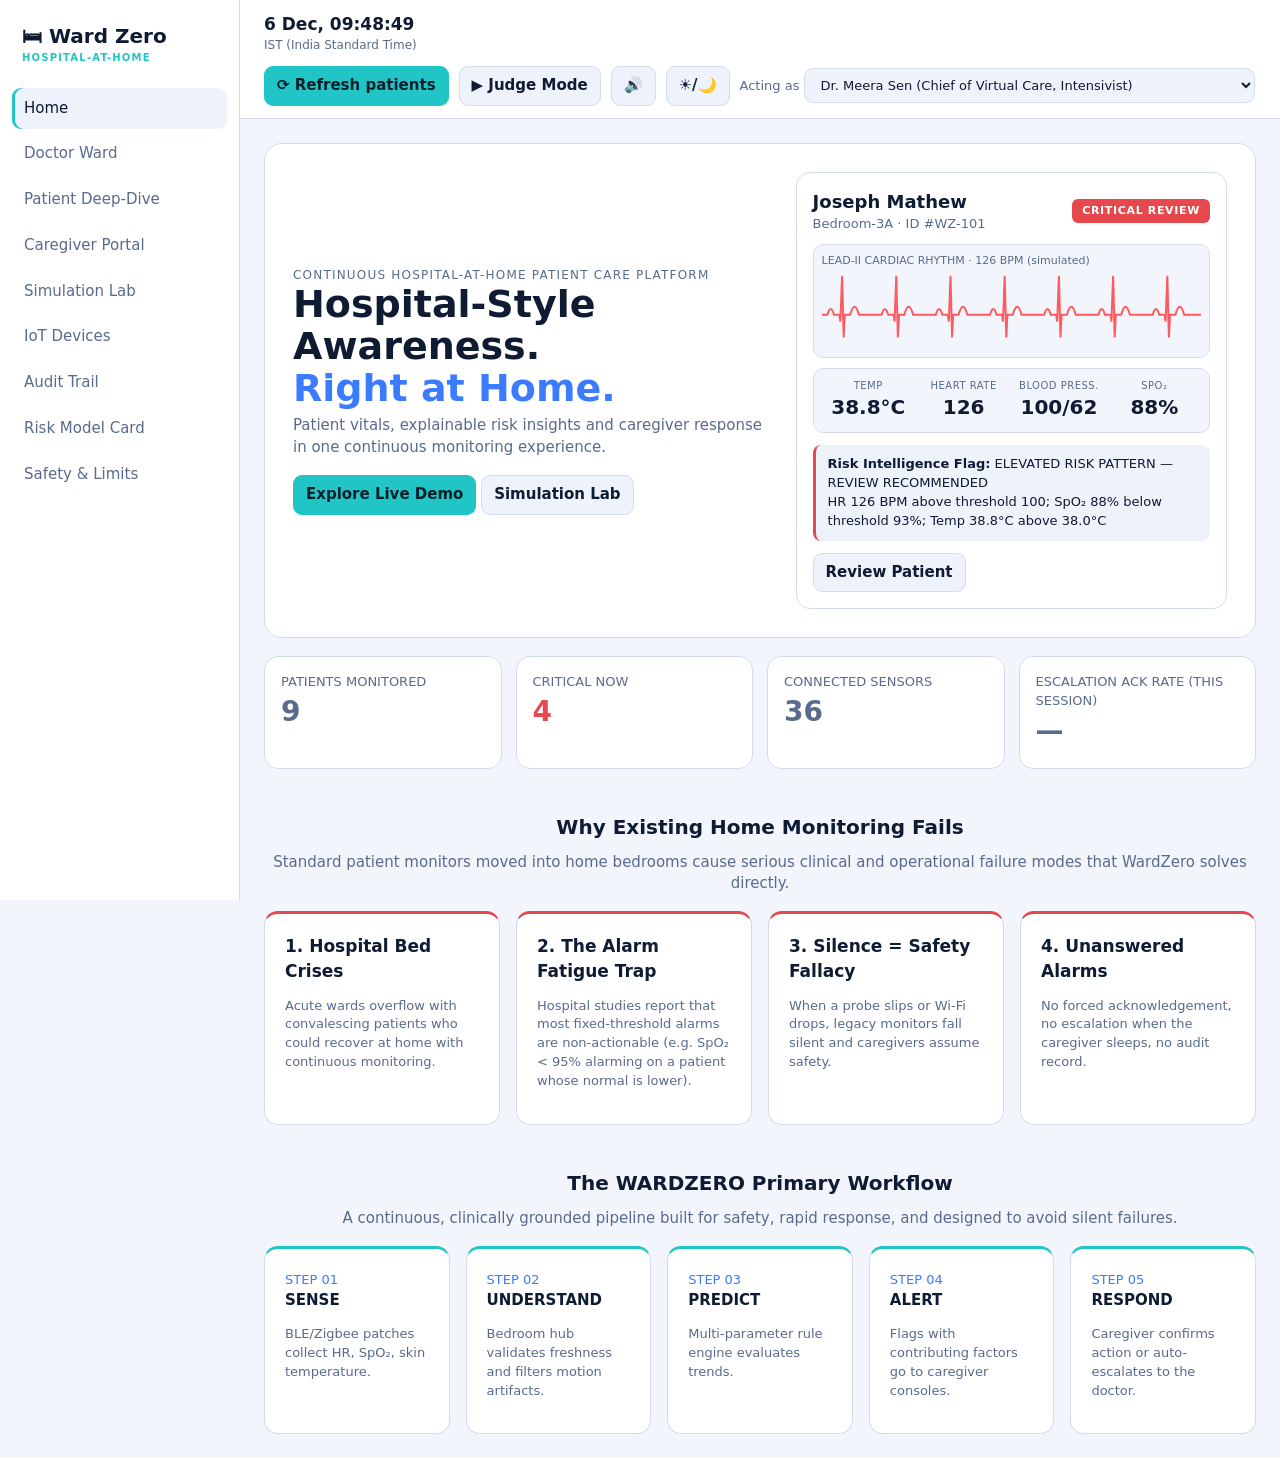
==== commit 4ece0bdc: "Final: consistent UI demo, wording fixes, updated docs" ====
--- a/web/ward-zero.html
+++ b/web/ward-zero.html
@@ -91,11 +91,11 @@
 function card(p){return `<div class="card"><div class="row"><b style="font-size:19px">${p.name}</b><span class="badge ${p.status}">${p.status}</span></div><div class="mut">${p.id} · ${p.age} y · ${p.bed}</div><div style="margin-top:6px"><b>Known condition (synthetic):</b> ${p.dx}</div><div class="mut">Doctor: <b>${p.doc}</b> · Primary CG: <b>${p.cg1}</b> · Secondary: <b>${p.cg2}</b></div>${vit(p)}<div class="row"><span>NEWS2: <b>${p.news}</b> · 24–48h Risk: <b>${p.risk}%</b></span><button class="btn p" onclick="go(${pts.indexOf(p)})">View Deep-Dive →</button></div></div>`}
 function go(i){sel=i;tab=2;render()}
 const V={
-0(){const f=[...pts].sort((a,b)=>b.news-a.news)[0],c=pts.filter(p=>p.status=='CRITICAL').length;return `<div class="hero"><div><div class="mut" style="letter-spacing:.1em;font-size:12px">CONTINUOUS HOSPITAL-AT-HOME PATIENT CARE PLATFORM</div><h1>Hospital-Grade Awareness.<em>Right at Home.</em></h1><p class="s">Patient vitals, explainable risk insights and caregiver response in one continuous monitoring experience.</p><button class="btn p" onclick="tab=1;render()">Explore Live Demo</button> <button class="btn" onclick="tab=4;render()">Simulation Lab</button></div>
-<div class="card"><div class="row"><div><b style="font-size:18px">${f.name}</b><div class="mut">${f.bed} · ID #${f.id}</div></div><span class="badge ${f.status}">${f.status=='CRITICAL'?'CRITICAL REVIEW':f.status}</span></div><div class="ecg" style="margin-top:10px"><div class="mut" style="font-size:11px">LEAD-II CARDIAC RHYTHM · ${f.hr} BPM (simulated)</div>${ecg(f.hr,f.status)}</div>${vit(f)}<div class="flag" style="border-color:var(${f.status=='STABLE'?'--ok':'--crit'})"><b>Risk Intelligence Flag:</b> ${f.status=='CRITICAL'?'URGENT FOLLOW-UP REQUIRED':f.status}<br>${why(f)}</div><button class="btn" onclick="go(${pts.indexOf(f)})">Review Patient</button></div></div>
+0(){const f=[...pts].sort((a,b)=>b.news-a.news)[0],c=pts.filter(p=>p.status=='CRITICAL').length;return `<div class="hero"><div><div class="mut" style="letter-spacing:.1em;font-size:12px">CONTINUOUS HOSPITAL-AT-HOME PATIENT CARE PLATFORM</div><h1>Hospital-Style Awareness.<em>Right at Home.</em></h1><p class="s">Patient vitals, explainable risk insights and caregiver response in one continuous monitoring experience.</p><button class="btn p" onclick="tab=1;render()">Explore Live Demo</button> <button class="btn" onclick="tab=4;render()">Simulation Lab</button></div>
+<div class="card"><div class="row"><div><b style="font-size:18px">${f.name}</b><div class="mut">${f.bed} · ID #${f.id}</div></div><span class="badge ${f.status}">${f.status=='CRITICAL'?'CRITICAL REVIEW':f.status}</span></div><div class="ecg" style="margin-top:10px"><div class="mut" style="font-size:11px">LEAD-II CARDIAC RHYTHM · ${f.hr} BPM (simulated)</div>${ecg(f.hr,f.status)}</div>${vit(f)}<div class="flag" style="border-color:var(${f.status=='STABLE'?'--ok':'--crit'})"><b>Risk Intelligence Flag:</b> ${f.status=='CRITICAL'?'ELEVATED RISK PATTERN — REVIEW RECOMMENDED':f.status}<br>${why(f)}</div><button class="btn" onclick="go(${pts.indexOf(f)})">Review Patient</button></div></div>
 <div class="stats"><div class="card mut">PATIENTS MONITORED<b>${pts.length}</b></div><div class="card mut">CRITICAL NOW<b style="color:var(--crit)">${c}</b></div><div class="card mut">CONNECTED SENSORS<b>${pts.length*4}</b></div><div class="card mut">ESCALATION ACK RATE (THIS SESSION)<b>${alerts.length?Math.round(100*alerts.filter(a=>a.ack).length/alerts.length)+'%':'—'}</b></div></div>
-<h2 style="text-align:center;margin-top:44px">Why Existing Home Monitoring Fails</h2><p class="s" style="text-align:center">Standard patient monitors moved into home bedrooms cause serious clinical and operational failure modes that WardZero solves directly.</p><div class="g4f">${[['1. Hospital Bed Crises','Acute wards overflow with convalescing patients who could recover safely at home with guaranteed monitoring.'],['2. The Alarm Fatigue Trap','Fixed-threshold monitors give 85–99% false alarms (e.g. SpO₂ &lt; 95% on a COPD patient).'],['3. Silence = Safety Fallacy','When a probe slips or Wi-Fi drops, legacy monitors fall silent and caregivers assume safety.'],['4. Unanswered Alarms','No forced acknowledgement, no escalation when the caregiver sleeps, no audit record.']].map(x=>`<div class="card"><b>${x[0]}</b><p class="mut">${x[1]}</p></div>`).join('')}</div>
-<h2 style="text-align:center;margin-top:44px">The WARDZERO Primary Workflow</h2><p class="s" style="text-align:center">A continuous, clinically grounded pipeline built for safety, rapid response, and zero silent failures.</p><div class="g5f">${[['SENSE','BLE/Zigbee patches collect HR, SpO₂, skin temperature.'],['UNDERSTAND','Bedroom hub validates freshness and filters motion artifacts.'],['PREDICT','Multi-parameter rule engine evaluates trends.'],['ALERT','Flags with contributing factors go to caregiver consoles.'],['RESPOND','Caregiver confirms action or auto-escalates to the doctor.']].map((x,i)=>`<div class="card"><span class="mut" style="color:#3b7bff">STEP 0${i+1}</span><br><b>${x[0]}</b><p class="mut">${x[1]}</p></div>`).join('')}</div>`},
+<h2 style="text-align:center;margin-top:44px">Why Existing Home Monitoring Fails</h2><p class="s" style="text-align:center">Standard patient monitors moved into home bedrooms cause serious clinical and operational failure modes that WardZero solves directly.</p><div class="g4f">${[['1. Hospital Bed Crises','Acute wards overflow with convalescing patients who could recover at home with continuous monitoring.'],['2. The Alarm Fatigue Trap','Hospital studies report that most fixed-threshold alarms are non-actionable (e.g. SpO₂ &lt; 95% alarming on a patient whose normal is lower).'],['3. Silence = Safety Fallacy','When a probe slips or Wi-Fi drops, legacy monitors fall silent and caregivers assume safety.'],['4. Unanswered Alarms','No forced acknowledgement, no escalation when the caregiver sleeps, no audit record.']].map(x=>`<div class="card"><b>${x[0]}</b><p class="mut">${x[1]}</p></div>`).join('')}</div>
+<h2 style="text-align:center;margin-top:44px">The WARDZERO Primary Workflow</h2><p class="s" style="text-align:center">A continuous, clinically grounded pipeline built for safety, rapid response, and designed to avoid silent failures.</p><div class="g5f">${[['SENSE','BLE/Zigbee patches collect HR, SpO₂, skin temperature.'],['UNDERSTAND','Bedroom hub validates freshness and filters motion artifacts.'],['PREDICT','Multi-parameter rule engine evaluates trends.'],['ALERT','Flags with contributing factors go to caregiver consoles.'],['RESPOND','Caregiver confirms action or auto-escalates to the doctor.']].map((x,i)=>`<div class="card"><span class="mut" style="color:#3b7bff">STEP 0${i+1}</span><br><b>${x[0]}</b><p class="mut">${x[1]}</p></div>`).join('')}</div>`},
 1(){const cnt=s=>pts.filter(p=>p.status==s).length,L=[...pts].sort((a,b)=>b.news-a.news).filter(p=>(flt=='All'||p.status==String(flt||'').toUpperCase())&&(p.name+p.bed+p.dx).toLowerCase().includes(q));
  return `<h1>Doctor Ward Overview</h1><p class="s">Multi-patient hospital-at-home roster, sorted by clinical urgency (Critical first).</p><div class="chips"><input id="q" placeholder="Search patient, room, diagnosis…" value="${q}">${['All','Critical','High','Moderate','Stable'].map(f=>`<button class="btn chip ${flt==f?'on':''}" onclick="flt='${f}';render()">${f} (${f=='All'?pts.length:cnt(f=='High'?'HIGH':String(f||'').toUpperCase())})</button>`).join('')}</div><div class="grid">${L.map(card).join('')||'<p class="mut">No matches.</p>'}</div>`},
 2(){const p=pts[sel??0]||pts[0];return `<h1>Patient Deep-Dive</h1><p class="s"><select onchange="sel=+this.value;render()">${pts.map((x,i)=>`<option value="${i}" ${x==p?'selected':''}>${x.name} (${x.id})</option>`).join('')}</select></p>${card(p)}<div class="card" style="margin-top:16px"><b>Heart-rate trend (last 14 readings)</b>${spark(p.hist)}</div><div class="flag"><b>Contributing factors:</b> ${why(p)}</div>`},
@@ -243,12 +243,12 @@
 function labCell(i){const p=pts[i],h=H(p),col=p.risk>=65?'crit':p.risk>=30?'warn':'ok',n=h.n.slice(-24),d=n[n.length-1]-n[0],open=alerts.filter(a=>a.pid==p.id&&!a.res&&!(a.sev=='INFO'&&a.ack)).length;
  return `<div style='min-width:150px'><div class='row'><span class='mut'>24–48h risk</span><b style='color:var(--${col})'>${p.risk}%</b></div><div class='pb'><i style='width:${p.risk}%;background:var(--${col})'></i></div>${labMini(n,'#22c5c5')}<div class='row' style='margin-bottom:6px'><span class='mut'>NEWS2 ${p.news} ${Math.abs(d)<1?'→ steady':d>0?'↑ rising':'↓ falling'}</span>${open?`<span class='chp chr'>${open} open</span>`:`<span class='chp chg'>clear</span>`}</div><button class='btn' style='padding:4px 10px' onclick='go(${i})'>Deep-Dive →</button></div>`}
 function labRun(k){let i=labSel;if(i<0||!pts[i])i=R(0,pts.length-1);sel=i;trig(i,k);render()}
-function labBar(){const N=['Stable','Slow deterioration','Acute sepsis / event'];return `<div class='card' style='margin-bottom:16px'><div class='row' style='flex-wrap:wrap;justify-content:flex-start;gap:10px'><span class='mut'>INJECT PHYSIOLOGY SCENARIO</span><select onchange='labSel=+this.value'><option value='-1' ${labSel<0?'selected':''}>Random patient</option>${pts.map((p,i)=>`<option value='${i}' ${labSel==i?'selected':''}>${esc(p.name)} (${p.id})</option>`).join('')}</select>${N.map((n,k)=>`<button class='btn ${k==2?'p':''}' onclick='labRun(${k})'>${n}</button>`).join('')}</div><p class='mut' style='margin:8px 0 0;font-size:13px'>Pick a patient (or leave on random) and inject a scenario. Device faults — probe off, flatline, outage, power loss — live in the <a href='#' onclick='tab=5;render();return false' style='color:var(--acc)'>IoT Devices</a> tab.</p></div>`}
+function labBar(){const N=['Stable','Slow deterioration','Acute event'];return `<div class='card' style='margin-bottom:16px'><div class='row' style='flex-wrap:wrap;justify-content:flex-start;gap:10px'><span class='mut'>INJECT PHYSIOLOGY SCENARIO</span><select onchange='labSel=+this.value'><option value='-1' ${labSel<0?'selected':''}>Random patient</option>${pts.map((p,i)=>`<option value='${i}' ${labSel==i?'selected':''}>${esc(p.name)} (${p.id})</option>`).join('')}</select>${N.map((n,k)=>`<button class='btn ${k==2?'p':''}' onclick='labRun(${k})'>${n}</button>`).join('')}</div><p class='mut' style='margin:8px 0 0;font-size:13px'>Pick a patient (or leave on random) and inject a scenario. Device faults — probe off, flatline, outage, power loss — live in the <a href='#' onclick='tab=5;render();return false' style='color:var(--acc)'>IoT Devices</a> tab.</p></div>`}
 function addN(i,k){const p=pts[i],t=k<0?document.getElementById('nt').value.trim():NC[k];if(!t)return;(notes[p.id]=notes[p.id]||[]).unshift(now()+' — '+t);addLog(p.name+': clinical note added',p.id,dn(),'note_added');render()}
 function trig(i,k){const p=pts[i];if(k>=3){p.fault=k;const m=['','','','sensor fault (probe off)','flatline (frozen sensor)','network outage — edge buffer queueing','mains power loss — battery backup'][k];altx.textContent='⚠ '+p.name+': '+m+' — no diagnosis made, caregiver notified';alert_.classList.add('on');addLog(p.name+': '+m,p.id,'simulator','fault_'+k);render();return}p.fault=0;const v=[[R(68,78),R(96,98),36.6,R(118,126)],[R(96,104),R(92,94),37.7,R(100,108)],[R(120,132),R(86,90),38.8,R(86,96)]][k];Object.assign(p,{hr:v[0],spo2:v[1],temp:+(v[2]+Math.random()*.2).toFixed(1),sys:v[3]});p.dia=Math.round(p.sys*.63);p.H=null;fin(p);addLog(p.name+': scenario '+['stable','slow deterioration','acute event'][k],p.id,'simulator','scenario_'+k);if(p.status=='CRITICAL')showAlert(p);render()}
 function reset(){pts.forEach(p=>{Object.assign(p,{hr:R(68,80),spo2:R(96,98),temp:+(36.5+Math.random()*.3).toFixed(1),sys:R(118,128),fault:0,H:null});p.dia=R(74,82);fin(p)});alerts.length=0;alert_.classList.remove('on');siren(0);addLog('All patients reset to stable','—','simulator','reset');render()}
 V[3]=function(){const d=dn(),un=alerts.filter(a=>!a.ack),g=pts.slice(0,3).map(p=>p.name.split(' ')[0]).join('/'),g2=pts.slice(3,6).map(p=>p.name.split(' ')[0]).join('/'),rows=[['Priya Sharma','Primary Caregiver ('+g+')'],['Arun Sharma','Secondary Caregiver ('+g+')'],['Kavita Nair','Primary Caregiver ('+g2+')'],['Sanjay Verma','Secondary Caregiver ('+g2+')'],[d,'Attending Intensivist']],ac=n=>alerts.filter(a=>a.by==n).length;
-return `<h1>Caregiver Portal</h1><div class='grid' style='grid-template-columns:minmax(260px,330px) 1fr'><div class='ph'><p style='text-align:center'>📱 <b>${d}</b>’s Handset</p><button class='btn p' style='width:100%' onclick='chk()'>📍 Check In For Shift (${d})</button>${un.length?un.map(a=>`<div class='flag'><span class='badge ${a.sev}'>${a.sev}</span> ${a.msg}<br><button class='btn p' onclick='ackA(${pts.findIndex(x=>x.id==a.pid)})'>Acknowledge</button></div>`).join(''):`<p class='mut' style='text-align:center;margin-top:60px'>No active notifications for you.<br>The ward monitor is standing by.</p>`}</div><div class='card ow'><span class='mut'>CAREGIVER SHIFT ATTENDANCE &amp; ACCOUNTABILITY</span><p class='mut'>Every patient is protected by both a <b>Primary Caregiver (Level 0)</b> and a <b>Secondary Caregiver (Level 1)</b>. Unacknowledged alerts automatically escalate to the secondary caregiver and attending doctor.</p><table><tr class='mut'><th>CAREGIVER / DOCTOR</th><th>ROLE</th><th>SHIFT ATTENDANCE</th><th>ALERTS ACKNOWLEDGED</th></tr>${rows.map(r=>`<tr><td><b>${r[0]}</b></td><td>${r[1]}</td><td>${att[r[0]]?'checked in '+Math.round((Date.now()-att[r[0]])/1000)+'s ago':`not checked in <button class='btn' onclick='chk(1,${JSON.stringify(r[0]).replace(/"/g,'&quot;')})'>Check in</button>`}</td><td>${ac(r[0])}</td></tr>`).join('')}</table><h3 class='mut'>ALARM-FATIGUE LEDGER (WHY THE SIREN STAYS QUIET)</h3><h2 style='color:var(--acc)'>${led.raw} raw threshold hits → ${alerts.length} alerts raised</h2><div class='row'><span>Blocked by signal-quality gate</span><b>${led.q}</b></div><div class='row'><span>Held back by persistence rule</span><b>${led.p}</b></div><div class='row'><span>Suppressed duplicates</span><b>${led.d}</b></div></div></div>`};
+return `<h1>Caregiver Portal</h1><div class='grid' style='grid-template-columns:minmax(260px,330px) 1fr'><div class='ph'><p style='text-align:center'>📱 <b>${d}</b>’s Handset</p><button class='btn p' style='width:100%' onclick='chk()'>📍 Check In For Shift (${d})</button>${un.length?un.map(a=>`<div class='flag'><span class='badge ${a.sev}'>${a.sev}</span> ${a.msg}<br><button class='btn p' onclick='ackA(${pts.findIndex(x=>x.id==a.pid)})'>Acknowledge</button></div>`).join(''):`<p class='mut' style='text-align:center;margin-top:60px'>No active notifications for you.<br>The ward monitor is standing by.</p>`}</div><div class='card ow'><span class='mut'>CAREGIVER SHIFT ATTENDANCE &amp; ACCOUNTABILITY</span><p class='mut'>Every patient is protected by both a <b>Primary Caregiver (Level 0)</b> and a <b>Secondary Caregiver (Level 1)</b>. Unacknowledged alerts automatically escalate to the secondary caregiver and attending doctor.</p><table><tr class='mut'><th>CAREGIVER / DOCTOR</th><th>ROLE</th><th>SHIFT ATTENDANCE</th><th>ALERTS ACKNOWLEDGED</th></tr>${rows.map(r=>`<tr><td><b>${r[0]}</b></td><td>${r[1]}</td><td>${att[r[0]]?'checked in '+Math.round((Date.now()-att[r[0]])/1000)+'s ago':`not checked in <button class='btn' onclick='chk(1,${JSON.stringify(r[0]).replace(/"/g,'&quot;')})'>Check in</button>`}</td><td>${ac(r[0])}</td></tr>`).join('')}</table><h3 class='mut'>ALARM-FATIGUE LEDGER (WHY THE SIREN STAYS QUIET)</h3><h2 style='color:var(--acc)'>${led.raw} raw threshold hits → ${alerts.length} ${alerts.length==1?'alert':'alerts'} raised</h2><div class='row'><span>Blocked by signal-quality gate</span><b>${led.q}</b></div><div class='row'><span>Held back by persistence rule</span><b>${led.p}</b></div><div class='row'><span>Suppressed duplicates</span><b>${led.d}</b></div></div></div>`};
 function chk(o,n){const w=o?n:dn();att[w]=Date.now();addLog(w+' checked in for shift','—',w,'caregiver_checkin');render()}
 V[4]=function(){const st=s=>`<button class='btn ${spd==s?'p':''}' onclick='spd=${s};render()'>${s}×${s==4?' (Default)':''}</button>`;return `<h1>Global Hospital-at-Home Simulation Matrix</h1><p class='s'>Manage simulation speed and trigger concurrent multi-patient scenarios across all ${pts.length} synthetic bedside devices.</p><div class='chips' style='align-items:center'><span class='mut'>SIMULATION SPEED:</span>${[1,2,4,8].map(st).join('')}<button class='btn p' onclick='tour()'>▶ Launch Judge Mode (Auto-Tour)</button><button class='btn' style='color:var(--crit)' onclick='reset()'>Reset All Patients</button></div>${labBar()}<div class='card ow'><table><tr class='mut'><th>PATIENT</th><th>KNOWN CONDITION (SYNTHETIC)</th><th>ASSIGNED TEAM</th><th>CURRENT STATUS</th><th>SIMULATED CLOCK</th><th>FAULT INJECTION</th><th>LIVE RISK &amp; TREND</th></tr>${pts.map((p,i)=>`<tr><td><b>${p.name}</b> <span class='mut'>(${p.id})</span></td><td>${p.dx}</td><td class='mut'>${p.doc}<br>${p.cg1}</td><td><span class='badge ${p.status}'>${p.status}</span></td><td style='font-family:monospace'>${simT.toISOString().slice(0,19)}</td><td><span class='badge ${p.fault?'HIGH':'STABLE'}'>${p.fault?'FAULT':'LIVE'}</span></td><td>${labCell(i)}</td></tr>`).join('')}</table></div>`};
 V[5]=function(){return `<h1>Audit Trail</h1><div class='card ow'><div class='row'><span class='mut'>CRYPTOGRAPHIC HASH-CHAINED AUDIT LOG</span><span><b id='vr'></b> <button class='btn' onclick='verify()'>Verify Cryptographic Chain</button> <button class='btn' onclick='expCSV()'>Export CSV</button></span></div><p class='mut'>Every vital ingestion, threshold alert, notification dispatch, caregiver check-in, alert acknowledgement, response note, and clinical resolution is appended to a hash chain; any tampering is detectable.</p>${csv?`<textarea class='btn' rows='5' style='width:100%' readonly>${csv}</textarea>`:''}<table><tr class='mut'><th>TIME</th><th>PATIENT</th><th>ACTOR</th><th>ACTION</th><th>DETAIL</th><th>CRYPTOGRAPHIC HASH</th></tr>${log.map(l=>`<tr><td>${l.t}</td><td><b>${l.p||'—'}</b></td><td>${l.a||'system'}</td><td><b>${l.x||'event'}</b></td><td class='mut'>${l.m}</td><td class='mut' style='font-family:monospace' title='${l.h}'>${l.h.slice(0,16)}…</td></tr>`).join('')}</table></div>`};
